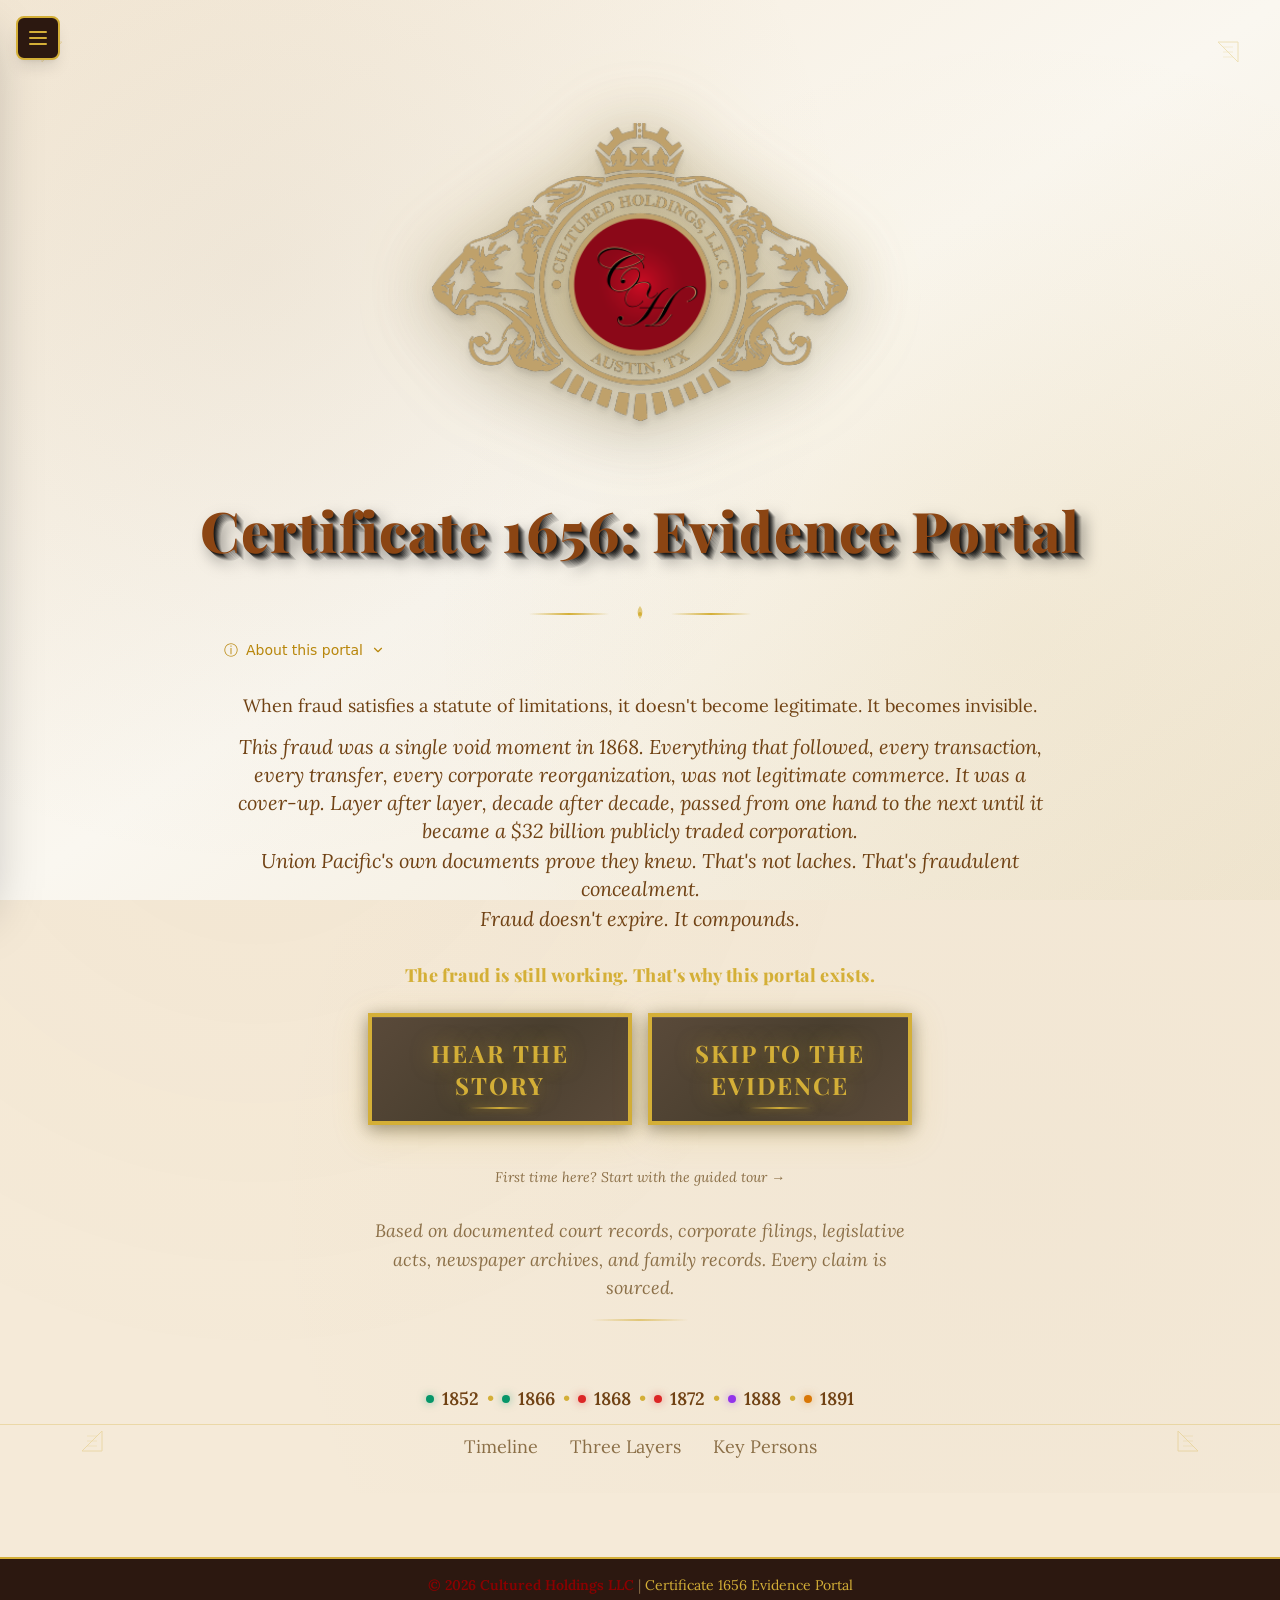
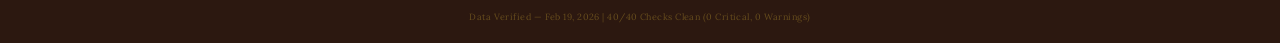
==== index.html @ 5c7ec7aa "Add files via upload" ====
<!DOCTYPE html>
<html lang="en">
<head>
<meta charset="utf-8">
<meta name="viewport" content="width=device-width, initial-scale=1.0, viewport-fit=cover">
<meta name="theme-color" content="#C9A962">
<meta name="apple-mobile-web-app-capable" content="yes">
<meta name="apple-mobile-web-app-status-bar-style" content="black-translucent">
<meta name="apple-mobile-web-app-title" content="Lexi Vault">
<title>LexiVault</title>
<link rel="manifest" href="/manifest.json">
<link rel="apple-touch-icon" href="/media/5ee737a0a_icon-180x180.png">
<link rel="icon" href="/media/5ee737a0a_icon-180x180.png">
<link rel="stylesheet" href="/assets/index-FBQChlht.css">
<script src="/data.js"></script>
<script>(function(){var s=document.createElement('script');s.type='module';s.src=window.__LVBASE+'assets/index-DK57EgVU.js';window.__LVMOD=s;})();</script>
<script src="/shim.js"></script>
<script>document.head.appendChild(window.__LVMOD);</script>
</head>
<body><div id="root"></div></body>
</html>
---- assets/index-FBQChlht.css ----
*,:before,:after{--tw-border-spacing-x: 0;--tw-border-spacing-y: 0;--tw-translate-x: 0;--tw-translate-y: 0;--tw-rotate: 0;--tw-skew-x: 0;--tw-skew-y: 0;--tw-scale-x: 1;--tw-scale-y: 1;--tw-pan-x: ;--tw-pan-y: ;--tw-pinch-zoom: ;--tw-scroll-snap-strictness: proximity;--tw-gradient-from-position: ;--tw-gradient-via-position: ;--tw-gradient-to-position: ;--tw-ordinal: ;--tw-slashed-zero: ;--tw-numeric-figure: ;--tw-numeric-spacing: ;--tw-numeric-fraction: ;--tw-ring-inset: ;--tw-ring-offset-width: 0px;--tw-ring-offset-color: #fff;--tw-ring-color: rgb(59 130 246 / .5);--tw-ring-offset-shadow: 0 0 #0000;--tw-ring-shadow: 0 0 #0000;--tw-shadow: 0 0 #0000;--tw-shadow-colored: 0 0 #0000;--tw-blur: ;--tw-brightness: ;--tw-contrast: ;--tw-grayscale: ;--tw-hue-rotate: ;--tw-invert: ;--tw-saturate: ;--tw-sepia: ;--tw-drop-shadow: ;--tw-backdrop-blur: ;--tw-backdrop-brightness: ;--tw-backdrop-contrast: ;--tw-backdrop-grayscale: ;--tw-backdrop-hue-rotate: ;--tw-backdrop-invert: ;--tw-backdrop-opacity: ;--tw-backdrop-saturate: ;--tw-backdrop-sepia: ;--tw-contain-size: ;--tw-contain-layout: ;--tw-contain-paint: ;--tw-contain-style: }::backdrop{--tw-border-spacing-x: 0;--tw-border-spacing-y: 0;--tw-translate-x: 0;--tw-translate-y: 0;--tw-rotate: 0;--tw-skew-x: 0;--tw-skew-y: 0;--tw-scale-x: 1;--tw-scale-y: 1;--tw-pan-x: ;--tw-pan-y: ;--tw-pinch-zoom: ;--tw-scroll-snap-strictness: proximity;--tw-gradient-from-position: ;--tw-gradient-via-position: ;--tw-gradient-to-position: ;--tw-ordinal: ;--tw-slashed-zero: ;--tw-numeric-figure: ;--tw-numeric-spacing: ;--tw-numeric-fraction: ;--tw-ring-inset: ;--tw-ring-offset-width: 0px;--tw-ring-offset-color: #fff;--tw-ring-color: rgb(59 130 246 / .5);--tw-ring-offset-shadow: 0 0 #0000;--tw-ring-shadow: 0 0 #0000;--tw-shadow: 0 0 #0000;--tw-shadow-colored: 0 0 #0000;--tw-blur: ;--tw-brightness: ;--tw-contrast: ;--tw-grayscale: ;--tw-hue-rotate: ;--tw-invert: ;--tw-saturate: ;--tw-sepia: ;--tw-drop-shadow: ;--tw-backdrop-blur: ;--tw-backdrop-brightness: ;--tw-backdrop-contrast: ;--tw-backdrop-grayscale: ;--tw-backdrop-hue-rotate: ;--tw-backdrop-invert: ;--tw-backdrop-opacity: ;--tw-backdrop-saturate: ;--tw-backdrop-sepia: ;--tw-contain-size: ;--tw-contain-layout: ;--tw-contain-paint: ;--tw-contain-style: }*,:before,:after{box-sizing:border-box;border-width:0;border-style:solid;border-color:#e5e7eb}:before,:after{--tw-content: ""}html,:host{line-height:1.5;-webkit-text-size-adjust:100%;-moz-tab-size:4;-o-tab-size:4;tab-size:4;font-family:ui-sans-serif,system-ui,sans-serif,"Apple Color Emoji","Segoe UI Emoji",Segoe UI Symbol,"Noto Color Emoji";font-feature-settings:normal;font-variation-settings:normal;-webkit-tap-highlight-color:transparent}body{margin:0;line-height:inherit}hr{height:0;color:inherit;border-top-width:1px}abbr:where([title]){-webkit-text-decoration:underline dotted;text-decoration:underline dotted}h1,h2,h3,h4,h5,h6{font-size:inherit;font-weight:inherit}a{color:inherit;text-decoration:inherit}b,strong{font-weight:bolder}code,kbd,samp,pre{font-family:ui-monospace,SFMono-Regular,Menlo,Monaco,Consolas,Liberation Mono,Courier New,monospace;font-feature-settings:normal;font-variation-settings:normal;font-size:1em}small{font-size:80%}sub,sup{font-size:75%;line-height:0;position:relative;vertical-align:baseline}sub{bottom:-.25em}sup{top:-.5em}table{text-indent:0;border-color:inherit;border-collapse:collapse}button,input,optgroup,select,textarea{font-family:inherit;font-feature-settings:inherit;font-variation-settings:inherit;font-size:100%;font-weight:inherit;line-height:inherit;letter-spacing:inherit;color:inherit;margin:0;padding:0}button,select{text-transform:none}button,input:where([type=button]),input:where([type=reset]),input:where([type=submit]){-webkit-appearance:button;background-color:transparent;background-image:none}:-moz-focusring{outline:auto}:-moz-ui-invalid{box-shadow:none}progress{vertical-align:baseline}::-webkit-inner-spin-button,::-webkit-outer-spin-button{height:auto}[type=search]{-webkit-appearance:textfield;outline-offset:-2px}::-webkit-search-decoration{-webkit-appearance:none}::-webkit-file-upload-button{-webkit-appearance:button;font:inherit}summary{display:list-item}blockquote,dl,dd,h1,h2,h3,h4,h5,h6,hr,figure,p,pre{margin:0}fieldset{margin:0;padding:0}legend{padding:0}ol,ul,menu{list-style:none;margin:0;padding:0}dialog{padding:0}textarea{resize:vertical}input::-moz-placeholder,textarea::-moz-placeholder{opacity:1;color:#9ca3af}input::placeholder,textarea::placeholder{opacity:1;color:#9ca3af}button,[role=button]{cursor:pointer}:disabled{cursor:default}img,svg,video,canvas,audio,iframe,embed,object{display:block;vertical-align:middle}img,video{max-width:100%;height:auto}[hidden]:where(:not([hidden=until-found])){display:none}:root{--background: 0 0% 100%;--foreground: 0 0% 3.9%;--card: 0 0% 100%;--card-foreground: 0 0% 3.9%;--popover: 0 0% 100%;--popover-foreground: 0 0% 3.9%;--primary: 0 0% 9%;--primary-foreground: 0 0% 98%;--secondary: 0 0% 96.1%;--secondary-foreground: 0 0% 9%;--muted: 0 0% 96.1%;--muted-foreground: 0 0% 45.1%;--accent: 0 0% 96.1%;--accent-foreground: 0 0% 9%;--destructive: 0 84.2% 60.2%;--destructive-foreground: 0 0% 98%;--border: 0 0% 89.8%;--input: 0 0% 89.8%;--ring: 0 0% 3.9%;--chart-1: 12 76% 61%;--chart-2: 173 58% 39%;--chart-3: 197 37% 24%;--chart-4: 43 74% 66%;--chart-5: 27 87% 67%;--radius: .5rem;--sidebar-background: 0 0% 98%;--sidebar-foreground: 240 5.3% 26.1%;--sidebar-primary: 240 5.9% 10%;--sidebar-primary-foreground: 0 0% 98%;--sidebar-accent: 240 4.8% 95.9%;--sidebar-accent-foreground: 240 5.9% 10%;--sidebar-border: 220 13% 91%;--sidebar-ring: 217.2 91.2% 59.8%}.dark{--background: 0 0% 3.9%;--foreground: 0 0% 98%;--card: 0 0% 3.9%;--card-foreground: 0 0% 98%;--popover: 0 0% 3.9%;--popover-foreground: 0 0% 98%;--primary: 0 0% 98%;--primary-foreground: 0 0% 9%;--secondary: 0 0% 14.9%;--secondary-foreground: 0 0% 98%;--muted: 0 0% 14.9%;--muted-foreground: 0 0% 63.9%;--accent: 0 0% 14.9%;--accent-foreground: 0 0% 98%;--destructive: 0 62.8% 30.6%;--destructive-foreground: 0 0% 98%;--border: 0 0% 14.9%;--input: 0 0% 14.9%;--ring: 0 0% 83.1%;--chart-1: 220 70% 50%;--chart-2: 160 60% 45%;--chart-3: 30 80% 55%;--chart-4: 280 65% 60%;--chart-5: 340 75% 55%;--sidebar-background: 240 5.9% 10%;--sidebar-foreground: 240 4.8% 95.9%;--sidebar-primary: 224.3 76.3% 48%;--sidebar-primary-foreground: 0 0% 100%;--sidebar-accent: 240 3.7% 15.9%;--sidebar-accent-foreground: 240 4.8% 95.9%;--sidebar-border: 240 3.7% 15.9%;--sidebar-ring: 217.2 91.2% 59.8%}*{border-color:hsl(var(--border));outline-color:hsl(var(--ring) / .5)}body{background-color:hsl(var(--background));color:hsl(var(--foreground))}.container{width:100%}@media(min-width:640px){.container{max-width:640px}}@media(min-width:768px){.container{max-width:768px}}@media(min-width:1024px){.container{max-width:1024px}}@media(min-width:1280px){.container{max-width:1280px}}@media(min-width:1536px){.container{max-width:1536px}}.sr-only{position:absolute;width:1px;height:1px;padding:0;margin:-1px;overflow:hidden;clip:rect(0,0,0,0);white-space:nowrap;border-width:0}.pointer-events-none{pointer-events:none}.pointer-events-auto{pointer-events:auto}.visible{visibility:visible}.invisible{visibility:hidden}.collapse{visibility:collapse}.fixed{position:fixed}.absolute{position:absolute}.relative{position:relative}.sticky{position:sticky}.-inset-6{top:-1.5rem;right:-1.5rem;bottom:-1.5rem;left:-1.5rem}.inset-0{top:0;right:0;bottom:0;left:0}.inset-4{top:1rem;right:1rem;bottom:1rem;left:1rem}.inset-x-0{left:0;right:0}.inset-y-0{top:0;bottom:0}.-bottom-12{bottom:-3rem}.-bottom-2{bottom:-.5rem}.-bottom-3{bottom:-.75rem}.-bottom-4{bottom:-1rem}.-bottom-6{bottom:-1.5rem}.-left-12{left:-3rem}.-left-2{left:-.5rem}.-left-3{left:-.75rem}.-left-6{left:-1.5rem}.-right-12{right:-3rem}.-right-2{right:-.5rem}.-right-3{right:-.75rem}.-right-6{right:-1.5rem}.-top-12{top:-3rem}.-top-2{top:-.5rem}.-top-3{top:-.75rem}.-top-6{top:-1.5rem}.bottom-0{bottom:0}.bottom-2{bottom:.5rem}.bottom-3{bottom:.75rem}.bottom-4{bottom:1rem}.bottom-8{bottom:2rem}.left-0{left:0}.left-1{left:.25rem}.left-1\/2{left:50%}.left-2{left:.5rem}.left-3{left:.75rem}.left-4{left:1rem}.left-6{left:1.5rem}.left-8{left:2rem}.left-\[50\%\]{left:50%}.right-0{right:0}.right-1{right:.25rem}.right-2{right:.5rem}.right-3{right:.75rem}.right-4{right:1rem}.right-6{right:1.5rem}.right-8{right:2rem}.top-0{top:0}.top-1{top:.25rem}.top-1\.5{top:.375rem}.top-1\/2{top:50%}.top-2{top:.5rem}.top-3{top:.75rem}.top-3\.5{top:.875rem}.top-4{top:1rem}.top-8{top:2rem}.top-\[1px\]{top:1px}.top-\[50\%\]{top:50%}.top-\[60\%\]{top:60%}.top-full{top:100%}.z-10{z-index:10}.z-20{z-index:20}.z-40{z-index:40}.z-50{z-index:50}.z-\[100\]{z-index:100}.z-\[1\]{z-index:1}.z-\[70\]{z-index:70}.z-\[80\]{z-index:80}.z-\[90\]{z-index:90}.col-span-full{grid-column:1 / -1}.-m-2{margin:-.5rem}.-m-6{margin:-1.5rem}.m-0{margin:0}.-mx-1{margin-left:-.25rem;margin-right:-.25rem}.-mx-4{margin-left:-1rem;margin-right:-1rem}.mx-1{margin-left:.25rem;margin-right:.25rem}.mx-2{margin-left:.5rem;margin-right:.5rem}.mx-3\.5{margin-left:.875rem;margin-right:.875rem}.mx-4{margin-left:1rem;margin-right:1rem}.mx-auto{margin-left:auto;margin-right:auto}.my-0\.5{margin-top:.125rem;margin-bottom:.125rem}.my-1{margin-top:.25rem;margin-bottom:.25rem}.my-8{margin-top:2rem;margin-bottom:2rem}.-mb-0\.5{margin-bottom:-.125rem}.-mb-32{margin-bottom:-8rem}.-ml-16{margin-left:-4rem}.-ml-32{margin-left:-8rem}.-ml-4{margin-left:-1rem}.-mr-32{margin-right:-8rem}.-mr-48{margin-right:-12rem}.-mt-32{margin-top:-8rem}.-mt-4{margin-top:-1rem}.-mt-48{margin-top:-12rem}.mb-0\.5{margin-bottom:.125rem}.mb-1{margin-bottom:.25rem}.mb-10{margin-bottom:2.5rem}.mb-12{margin-bottom:3rem}.mb-16{margin-bottom:4rem}.mb-2{margin-bottom:.5rem}.mb-3{margin-bottom:.75rem}.mb-4{margin-bottom:1rem}.mb-5{margin-bottom:1.25rem}.mb-6{margin-bottom:1.5rem}.mb-8{margin-bottom:2rem}.ml-1{margin-left:.25rem}.ml-10{margin-left:2.5rem}.ml-11{margin-left:2.75rem}.ml-2{margin-left:.5rem}.ml-24{margin-left:6rem}.ml-3{margin-left:.75rem}.ml-4{margin-left:1rem}.ml-auto{margin-left:auto}.mr-1{margin-right:.25rem}.mr-2{margin-right:.5rem}.mr-3{margin-right:.75rem}.mt-0\.5{margin-top:.125rem}.mt-1{margin-top:.25rem}.mt-1\.5{margin-top:.375rem}.mt-10{margin-top:2.5rem}.mt-12{margin-top:3rem}.mt-16{margin-top:4rem}.mt-2{margin-top:.5rem}.mt-24{margin-top:6rem}.mt-3{margin-top:.75rem}.mt-4{margin-top:1rem}.mt-5{margin-top:1.25rem}.mt-6{margin-top:1.5rem}.mt-8{margin-top:2rem}.mt-auto{margin-top:auto}.line-clamp-2{overflow:hidden;display:-webkit-box;-webkit-box-orient:vertical;-webkit-line-clamp:2}.block{display:block}.inline-block{display:inline-block}.inline{display:inline}.flex{display:flex}.inline-flex{display:inline-flex}.table{display:table}.grid{display:grid}.contents{display:contents}.hidden{display:none}.aspect-\[4\/3\]{aspect-ratio:4/3}.aspect-\[8\.5\/11\]{aspect-ratio:8.5/11}.aspect-square{aspect-ratio:1 / 1}.aspect-video{aspect-ratio:16 / 9}.size-4{width:1rem;height:1rem}.h-0\.5{height:.125rem}.h-1{height:.25rem}.h-1\.5{height:.375rem}.h-10{height:2.5rem}.h-12{height:3rem}.h-14{height:3.5rem}.h-16{height:4rem}.h-2{height:.5rem}.h-2\.5{height:.625rem}.h-20{height:5rem}.h-24{height:6rem}.h-28{height:7rem}.h-3{height:.75rem}.h-3\.5{height:.875rem}.h-32{height:8rem}.h-4{height:1rem}.h-40{height:10rem}.h-48{height:12rem}.h-5{height:1.25rem}.h-6{height:1.5rem}.h-64{height:16rem}.h-7{height:1.75rem}.h-8{height:2rem}.h-9{height:2.25rem}.h-96{height:24rem}.h-\[1px\]{height:1px}.h-\[26rem\]{height:26rem}.h-\[85vh\]{height:85vh}.h-\[90vh\]{height:90vh}.h-\[95vh\]{height:95vh}.h-\[var\(--radix-navigation-menu-viewport-height\)\]{height:var(--radix-navigation-menu-viewport-height)}.h-\[var\(--radix-select-trigger-height\)\]{height:var(--radix-select-trigger-height)}.h-auto{height:auto}.h-full{height:100%}.h-px{height:1px}.h-svh{height:100svh}.max-h-32{max-height:8rem}.max-h-40{max-height:10rem}.max-h-48{max-height:12rem}.max-h-60{max-height:15rem}.max-h-64{max-height:16rem}.max-h-80{max-height:20rem}.max-h-96{max-height:24rem}.max-h-\[300px\]{max-height:300px}.max-h-\[500px\]{max-height:500px}.max-h-\[80vh\]{max-height:80vh}.max-h-\[90vh\]{max-height:90vh}.max-h-\[calc\(100vh-300px\)\]{max-height:calc(100vh - 300px)}.max-h-full{max-height:100%}.max-h-screen{max-height:100vh}.min-h-0{min-height:0px}.min-h-\[60px\]{min-height:60px}.min-h-screen{min-height:100vh}.min-h-svh{min-height:100svh}.w-0{width:0px}.w-0\.5{width:.125rem}.w-1{width:.25rem}.w-10{width:2.5rem}.w-11{width:2.75rem}.w-12{width:3rem}.w-14{width:3.5rem}.w-16{width:4rem}.w-2{width:.5rem}.w-2\.5{width:.625rem}.w-20{width:5rem}.w-24{width:6rem}.w-3{width:.75rem}.w-3\.5{width:.875rem}.w-3\/4{width:75%}.w-32{width:8rem}.w-4{width:1rem}.w-40{width:10rem}.w-5{width:1.25rem}.w-6{width:1.5rem}.w-64{width:16rem}.w-7{width:1.75rem}.w-72{width:18rem}.w-8{width:2rem}.w-80{width:20rem}.w-9{width:2.25rem}.w-96{width:24rem}.w-\[--sidebar-width\]{width:var(--sidebar-width)}.w-\[100px\]{width:100px}.w-\[1px\]{width:1px}.w-\[26rem\]{width:26rem}.w-\[600px\]{width:600px}.w-\[900px\]{width:900px}.w-auto{width:auto}.w-fit{width:-moz-fit-content;width:fit-content}.w-full{width:100%}.w-max{width:-moz-max-content;width:max-content}.w-px{width:1px}.min-w-0{min-width:0px}.min-w-10{min-width:2.5rem}.min-w-5{min-width:1.25rem}.min-w-8{min-width:2rem}.min-w-9{min-width:2.25rem}.min-w-\[12rem\]{min-width:12rem}.min-w-\[48px\]{min-width:48px}.min-w-\[60px\]{min-width:60px}.min-w-\[8rem\]{min-width:8rem}.min-w-\[var\(--radix-select-trigger-width\)\]{min-width:var(--radix-select-trigger-width)}.max-w-20{max-width:5rem}.max-w-2xl{max-width:42rem}.max-w-3xl{max-width:48rem}.max-w-4xl{max-width:56rem}.max-w-5xl{max-width:64rem}.max-w-6xl{max-width:72rem}.max-w-7xl{max-width:80rem}.max-w-\[--skeleton-width\]{max-width:var(--skeleton-width)}.max-w-\[60px\]{max-width:60px}.max-w-\[95vw\]{max-width:95vw}.max-w-full{max-width:100%}.max-w-lg{max-width:32rem}.max-w-max{max-width:-moz-max-content;max-width:max-content}.max-w-md{max-width:28rem}.max-w-none{max-width:none}.max-w-xl{max-width:36rem}.max-w-xs{max-width:20rem}.flex-1{flex:1 1 0%}.flex-shrink{flex-shrink:1}.flex-shrink-0,.shrink-0{flex-shrink:0}.grow{flex-grow:1}.grow-0{flex-grow:0}.basis-full{flex-basis:100%}.caption-bottom{caption-side:bottom}.border-collapse{border-collapse:collapse}.-translate-x-1\/2{--tw-translate-x: -50%;transform:translate(var(--tw-translate-x),var(--tw-translate-y)) rotate(var(--tw-rotate)) skew(var(--tw-skew-x)) skewY(var(--tw-skew-y)) scaleX(var(--tw-scale-x)) scaleY(var(--tw-scale-y))}.-translate-x-full{--tw-translate-x: -100%;transform:translate(var(--tw-translate-x),var(--tw-translate-y)) rotate(var(--tw-rotate)) skew(var(--tw-skew-x)) skewY(var(--tw-skew-y)) scaleX(var(--tw-scale-x)) scaleY(var(--tw-scale-y))}.-translate-x-px{--tw-translate-x: -1px;transform:translate(var(--tw-translate-x),var(--tw-translate-y)) rotate(var(--tw-rotate)) skew(var(--tw-skew-x)) skewY(var(--tw-skew-y)) scaleX(var(--tw-scale-x)) scaleY(var(--tw-scale-y))}.-translate-y-1\/2{--tw-translate-y: -50%;transform:translate(var(--tw-translate-x),var(--tw-translate-y)) rotate(var(--tw-rotate)) skew(var(--tw-skew-x)) skewY(var(--tw-skew-y)) scaleX(var(--tw-scale-x)) scaleY(var(--tw-scale-y))}.translate-x-0{--tw-translate-x: 0px;transform:translate(var(--tw-translate-x),var(--tw-translate-y)) rotate(var(--tw-rotate)) skew(var(--tw-skew-x)) skewY(var(--tw-skew-y)) scaleX(var(--tw-scale-x)) scaleY(var(--tw-scale-y))}.translate-x-0\.5{--tw-translate-x: .125rem;transform:translate(var(--tw-translate-x),var(--tw-translate-y)) rotate(var(--tw-rotate)) skew(var(--tw-skew-x)) skewY(var(--tw-skew-y)) scaleX(var(--tw-scale-x)) scaleY(var(--tw-scale-y))}.translate-x-1{--tw-translate-x: .25rem;transform:translate(var(--tw-translate-x),var(--tw-translate-y)) rotate(var(--tw-rotate)) skew(var(--tw-skew-x)) skewY(var(--tw-skew-y)) scaleX(var(--tw-scale-x)) scaleY(var(--tw-scale-y))}.translate-x-5{--tw-translate-x: 1.25rem;transform:translate(var(--tw-translate-x),var(--tw-translate-y)) rotate(var(--tw-rotate)) skew(var(--tw-skew-x)) skewY(var(--tw-skew-y)) scaleX(var(--tw-scale-x)) scaleY(var(--tw-scale-y))}.translate-x-\[-50\%\]{--tw-translate-x: -50%;transform:translate(var(--tw-translate-x),var(--tw-translate-y)) rotate(var(--tw-rotate)) skew(var(--tw-skew-x)) skewY(var(--tw-skew-y)) scaleX(var(--tw-scale-x)) scaleY(var(--tw-scale-y))}.translate-x-px{--tw-translate-x: 1px;transform:translate(var(--tw-translate-x),var(--tw-translate-y)) rotate(var(--tw-rotate)) skew(var(--tw-skew-x)) skewY(var(--tw-skew-y)) scaleX(var(--tw-scale-x)) scaleY(var(--tw-scale-y))}.translate-y-1{--tw-translate-y: .25rem;transform:translate(var(--tw-translate-x),var(--tw-translate-y)) rotate(var(--tw-rotate)) skew(var(--tw-skew-x)) skewY(var(--tw-skew-y)) scaleX(var(--tw-scale-x)) scaleY(var(--tw-scale-y))}.translate-y-\[-50\%\]{--tw-translate-y: -50%;transform:translate(var(--tw-translate-x),var(--tw-translate-y)) rotate(var(--tw-rotate)) skew(var(--tw-skew-x)) skewY(var(--tw-skew-y)) scaleX(var(--tw-scale-x)) scaleY(var(--tw-scale-y))}.-rotate-90{--tw-rotate: -90deg;transform:translate(var(--tw-translate-x),var(--tw-translate-y)) rotate(var(--tw-rotate)) skew(var(--tw-skew-x)) skewY(var(--tw-skew-y)) scaleX(var(--tw-scale-x)) scaleY(var(--tw-scale-y))}.rotate-0{--tw-rotate: 0deg;transform:translate(var(--tw-translate-x),var(--tw-translate-y)) rotate(var(--tw-rotate)) skew(var(--tw-skew-x)) skewY(var(--tw-skew-y)) scaleX(var(--tw-scale-x)) scaleY(var(--tw-scale-y))}.rotate-180{--tw-rotate: 180deg;transform:translate(var(--tw-translate-x),var(--tw-translate-y)) rotate(var(--tw-rotate)) skew(var(--tw-skew-x)) skewY(var(--tw-skew-y)) scaleX(var(--tw-scale-x)) scaleY(var(--tw-scale-y))}.rotate-45{--tw-rotate: 45deg;transform:translate(var(--tw-translate-x),var(--tw-translate-y)) rotate(var(--tw-rotate)) skew(var(--tw-skew-x)) skewY(var(--tw-skew-y)) scaleX(var(--tw-scale-x)) scaleY(var(--tw-scale-y))}.rotate-90{--tw-rotate: 90deg;transform:translate(var(--tw-translate-x),var(--tw-translate-y)) rotate(var(--tw-rotate)) skew(var(--tw-skew-x)) skewY(var(--tw-skew-y)) scaleX(var(--tw-scale-x)) scaleY(var(--tw-scale-y))}.transform{transform:translate(var(--tw-translate-x),var(--tw-translate-y)) rotate(var(--tw-rotate)) skew(var(--tw-skew-x)) skewY(var(--tw-skew-y)) scaleX(var(--tw-scale-x)) scaleY(var(--tw-scale-y))}@keyframes pulse{50%{opacity:.5}}.animate-pulse{animation:pulse 2s cubic-bezier(.4,0,.6,1) infinite}@keyframes spin{to{transform:rotate(360deg)}}.animate-spin{animation:spin 1s linear infinite}.cursor-default{cursor:default}.cursor-move{cursor:move}.cursor-not-allowed{cursor:not-allowed}.cursor-pointer{cursor:pointer}.touch-none{touch-action:none}.select-none{-webkit-user-select:none;-moz-user-select:none;user-select:none}.resize-none{resize:none}.resize{resize:both}.list-inside{list-style-position:inside}.list-disc{list-style-type:disc}.list-none{list-style-type:none}.grid-cols-1{grid-template-columns:repeat(1,minmax(0,1fr))}.grid-cols-2{grid-template-columns:repeat(2,minmax(0,1fr))}.grid-cols-3{grid-template-columns:repeat(3,minmax(0,1fr))}.grid-cols-4{grid-template-columns:repeat(4,minmax(0,1fr))}.grid-cols-5{grid-template-columns:repeat(5,minmax(0,1fr))}.flex-row{flex-direction:row}.flex-col{flex-direction:column}.flex-col-reverse{flex-direction:column-reverse}.flex-wrap{flex-wrap:wrap}.items-start{align-items:flex-start}.items-end{align-items:flex-end}.items-center{align-items:center}.items-stretch{align-items:stretch}.justify-start{justify-content:flex-start}.justify-end{justify-content:flex-end}.justify-center{justify-content:center}.justify-between{justify-content:space-between}.gap-0{gap:0px}.gap-1{gap:.25rem}.gap-1\.5{gap:.375rem}.gap-12{gap:3rem}.gap-2{gap:.5rem}.gap-3{gap:.75rem}.gap-4{gap:1rem}.gap-6{gap:1.5rem}.gap-8{gap:2rem}.gap-x-6{-moz-column-gap:1.5rem;column-gap:1.5rem}.gap-y-2{row-gap:.5rem}.space-x-1>:not([hidden])~:not([hidden]){--tw-space-x-reverse: 0;margin-right:calc(.25rem * var(--tw-space-x-reverse));margin-left:calc(.25rem * calc(1 - var(--tw-space-x-reverse)))}.space-x-3>:not([hidden])~:not([hidden]){--tw-space-x-reverse: 0;margin-right:calc(.75rem * var(--tw-space-x-reverse));margin-left:calc(.75rem * calc(1 - var(--tw-space-x-reverse)))}.space-x-4>:not([hidden])~:not([hidden]){--tw-space-x-reverse: 0;margin-right:calc(1rem * var(--tw-space-x-reverse));margin-left:calc(1rem * calc(1 - var(--tw-space-x-reverse)))}.space-y-0\.5>:not([hidden])~:not([hidden]){--tw-space-y-reverse: 0;margin-top:calc(.125rem * calc(1 - var(--tw-space-y-reverse)));margin-bottom:calc(.125rem * var(--tw-space-y-reverse))}.space-y-1>:not([hidden])~:not([hidden]){--tw-space-y-reverse: 0;margin-top:calc(.25rem * calc(1 - var(--tw-space-y-reverse)));margin-bottom:calc(.25rem * var(--tw-space-y-reverse))}.space-y-1\.5>:not([hidden])~:not([hidden]){--tw-space-y-reverse: 0;margin-top:calc(.375rem * calc(1 - var(--tw-space-y-reverse)));margin-bottom:calc(.375rem * var(--tw-space-y-reverse))}.space-y-14>:not([hidden])~:not([hidden]){--tw-space-y-reverse: 0;margin-top:calc(3.5rem * calc(1 - var(--tw-space-y-reverse)));margin-bottom:calc(3.5rem * var(--tw-space-y-reverse))}.space-y-2>:not([hidden])~:not([hidden]){--tw-space-y-reverse: 0;margin-top:calc(.5rem * calc(1 - var(--tw-space-y-reverse)));margin-bottom:calc(.5rem * var(--tw-space-y-reverse))}.space-y-3>:not([hidden])~:not([hidden]){--tw-space-y-reverse: 0;margin-top:calc(.75rem * calc(1 - var(--tw-space-y-reverse)));margin-bottom:calc(.75rem * var(--tw-space-y-reverse))}.space-y-4>:not([hidden])~:not([hidden]){--tw-space-y-reverse: 0;margin-top:calc(1rem * calc(1 - var(--tw-space-y-reverse)));margin-bottom:calc(1rem * var(--tw-space-y-reverse))}.space-y-5>:not([hidden])~:not([hidden]){--tw-space-y-reverse: 0;margin-top:calc(1.25rem * calc(1 - var(--tw-space-y-reverse)));margin-bottom:calc(1.25rem * var(--tw-space-y-reverse))}.space-y-6>:not([hidden])~:not([hidden]){--tw-space-y-reverse: 0;margin-top:calc(1.5rem * calc(1 - var(--tw-space-y-reverse)));margin-bottom:calc(1.5rem * var(--tw-space-y-reverse))}.space-y-8>:not([hidden])~:not([hidden]){--tw-space-y-reverse: 0;margin-top:calc(2rem * calc(1 - var(--tw-space-y-reverse)));margin-bottom:calc(2rem * var(--tw-space-y-reverse))}.divide-y>:not([hidden])~:not([hidden]){--tw-divide-y-reverse: 0;border-top-width:calc(1px * calc(1 - var(--tw-divide-y-reverse)));border-bottom-width:calc(1px * var(--tw-divide-y-reverse))}.divide-\[\#8b6f47\]\/20>:not([hidden])~:not([hidden]){border-color:#8b6f4733}.overflow-auto{overflow:auto}.overflow-hidden{overflow:hidden}.overflow-visible{overflow:visible}.overflow-x-auto{overflow-x:auto}.overflow-y-auto{overflow-y:auto}.overflow-x-hidden{overflow-x:hidden}.overflow-y-hidden{overflow-y:hidden}.truncate{overflow:hidden;text-overflow:ellipsis;white-space:nowrap}.whitespace-nowrap{white-space:nowrap}.whitespace-pre-line{white-space:pre-line}.whitespace-pre-wrap{white-space:pre-wrap}.break-words{overflow-wrap:break-word}.rounded{border-radius:.25rem}.rounded-2xl{border-radius:1rem}.rounded-\[2px\]{border-radius:2px}.rounded-\[inherit\]{border-radius:inherit}.rounded-full{border-radius:9999px}.rounded-lg{border-radius:var(--radius)}.rounded-md{border-radius:calc(var(--radius) - 2px)}.rounded-sm{border-radius:calc(var(--radius) - 4px)}.rounded-xl{border-radius:.75rem}.rounded-b-lg{border-bottom-right-radius:var(--radius);border-bottom-left-radius:var(--radius)}.rounded-l{border-top-left-radius:.25rem;border-bottom-left-radius:.25rem}.rounded-r{border-top-right-radius:.25rem;border-bottom-right-radius:.25rem}.rounded-r-lg{border-top-right-radius:var(--radius);border-bottom-right-radius:var(--radius)}.rounded-t-\[10px\]{border-top-left-radius:10px;border-top-right-radius:10px}.rounded-t-lg{border-top-left-radius:var(--radius);border-top-right-radius:var(--radius)}.rounded-tl-sm{border-top-left-radius:calc(var(--radius) - 4px)}.border{border-width:1px}.border-0{border-width:0px}.border-2{border-width:2px}.border-4{border-width:4px}.border-\[1\.5px\]{border-width:1.5px}.border-y{border-top-width:1px;border-bottom-width:1px}.border-b{border-bottom-width:1px}.border-b-2{border-bottom-width:2px}.border-b-4{border-bottom-width:4px}.border-l{border-left-width:1px}.border-l-2{border-left-width:2px}.border-l-4{border-left-width:4px}.border-r{border-right-width:1px}.border-r-2{border-right-width:2px}.border-r-4{border-right-width:4px}.border-t{border-top-width:1px}.border-t-2{border-top-width:2px}.border-t-4{border-top-width:4px}.border-dashed{border-style:dashed}.border-none{border-style:none}.border-\[\#16A34A\]{--tw-border-opacity: 1;border-color:rgb(22 163 74 / var(--tw-border-opacity, 1))}.border-\[\#1a1a1a\]{--tw-border-opacity: 1;border-color:rgb(26 26 26 / var(--tw-border-opacity, 1))}.border-\[\#2E4A62\]{--tw-border-opacity: 1;border-color:rgb(46 74 98 / var(--tw-border-opacity, 1))}.border-\[\#2a2a2a\]{--tw-border-opacity: 1;border-color:rgb(42 42 42 / var(--tw-border-opacity, 1))}.border-\[\#2a2a2d\]{--tw-border-opacity: 1;border-color:rgb(42 42 45 / var(--tw-border-opacity, 1))}.border-\[\#2c1810\]{--tw-border-opacity: 1;border-color:rgb(44 24 16 / var(--tw-border-opacity, 1))}.border-\[\#333\]{--tw-border-opacity: 1;border-color:rgb(51 51 51 / var(--tw-border-opacity, 1))}.border-\[\#3a2a1a\]{--tw-border-opacity: 1;border-color:rgb(58 42 26 / var(--tw-border-opacity, 1))}.border-\[\#3e2723\]{--tw-border-opacity: 1;border-color:rgb(62 39 35 / var(--tw-border-opacity, 1))}.border-\[\#444\]{--tw-border-opacity: 1;border-color:rgb(68 68 68 / var(--tw-border-opacity, 1))}.border-\[\#5a4a3a\]{--tw-border-opacity: 1;border-color:rgb(90 74 58 / var(--tw-border-opacity, 1))}.border-\[\#704214\]{--tw-border-opacity: 1;border-color:rgb(112 66 20 / var(--tw-border-opacity, 1))}.border-\[\#704214\]\/30{border-color:#7042144d}.border-\[\#8B0000\]{--tw-border-opacity: 1;border-color:rgb(139 0 0 / var(--tw-border-opacity, 1))}.border-\[\#8B7355\]{--tw-border-opacity: 1;border-color:rgb(139 115 85 / var(--tw-border-opacity, 1))}.border-\[\#8b6f47\]{--tw-border-opacity: 1;border-color:rgb(139 111 71 / var(--tw-border-opacity, 1))}.border-\[\#8b6f47\]\/15{border-color:#8b6f4726}.border-\[\#8b6f47\]\/20{border-color:#8b6f4733}.border-\[\#8b6f47\]\/30{border-color:#8b6f474d}.border-\[\#8b6f47\]\/40{border-color:#8b6f4766}.border-\[\#8b6f47\]\/50{border-color:#8b6f4780}.border-\[\#C9A962\]{--tw-border-opacity: 1;border-color:rgb(201 169 98 / var(--tw-border-opacity, 1))}.border-\[\#C9A962\]\/20{border-color:#c9a96233}.border-\[\#C9A962\]\/30{border-color:#c9a9624d}.border-\[\#C9A962\]\/40{border-color:#c9a96266}.border-\[\#C9A962\]\/50{border-color:#c9a96280}.border-\[\#D4A574\]{--tw-border-opacity: 1;border-color:rgb(212 165 116 / var(--tw-border-opacity, 1))}.border-\[\#D4AF37\]{--tw-border-opacity: 1;border-color:rgb(212 175 55 / var(--tw-border-opacity, 1))}.border-\[\#D4AF37\]\/15{border-color:#d4af3726}.border-\[\#D4AF37\]\/20{border-color:#d4af3733}.border-\[\#D4AF37\]\/30{border-color:#d4af374d}.border-\[\#D4AF37\]\/40{border-color:#d4af3766}.border-\[\#D4AF37\]\/50{border-color:#d4af3780}.border-\[\#D4AF37\]\/60{border-color:#d4af3799}.border-\[\#DAA520\]{--tw-border-opacity: 1;border-color:rgb(218 165 32 / var(--tw-border-opacity, 1))}.border-\[\#DC2626\]{--tw-border-opacity: 1;border-color:rgb(220 38 38 / var(--tw-border-opacity, 1))}.border-\[\#FFD700\]{--tw-border-opacity: 1;border-color:rgb(255 215 0 / var(--tw-border-opacity, 1))}.border-\[\#b8860b\]{--tw-border-opacity: 1;border-color:rgb(184 134 11 / var(--tw-border-opacity, 1))}.border-\[\#e0d5c0\]{--tw-border-opacity: 1;border-color:rgb(224 213 192 / var(--tw-border-opacity, 1))}.border-\[\#faf7f0\]{--tw-border-opacity: 1;border-color:rgb(250 247 240 / var(--tw-border-opacity, 1))}.border-\[--color-border\]{border-color:var(--color-border)}.border-amber-200{--tw-border-opacity: 1;border-color:rgb(253 230 138 / var(--tw-border-opacity, 1))}.border-amber-300{--tw-border-opacity: 1;border-color:rgb(252 211 77 / var(--tw-border-opacity, 1))}.border-amber-400{--tw-border-opacity: 1;border-color:rgb(251 191 36 / var(--tw-border-opacity, 1))}.border-amber-600{--tw-border-opacity: 1;border-color:rgb(217 119 6 / var(--tw-border-opacity, 1))}.border-amber-700{--tw-border-opacity: 1;border-color:rgb(180 83 9 / var(--tw-border-opacity, 1))}.border-amber-700\/30{border-color:#b453094d}.border-amber-700\/50{border-color:#b4530980}.border-amber-800\/30{border-color:#92400e4d}.border-amber-800\/50{border-color:#92400e80}.border-amber-900{--tw-border-opacity: 1;border-color:rgb(120 53 15 / var(--tw-border-opacity, 1))}.border-blue-200{--tw-border-opacity: 1;border-color:rgb(191 219 254 / var(--tw-border-opacity, 1))}.border-blue-300{--tw-border-opacity: 1;border-color:rgb(147 197 253 / var(--tw-border-opacity, 1))}.border-blue-400{--tw-border-opacity: 1;border-color:rgb(96 165 250 / var(--tw-border-opacity, 1))}.border-blue-500{--tw-border-opacity: 1;border-color:rgb(59 130 246 / var(--tw-border-opacity, 1))}.border-blue-500\/30{border-color:#3b82f64d}.border-blue-600{--tw-border-opacity: 1;border-color:rgb(37 99 235 / var(--tw-border-opacity, 1))}.border-blue-700{--tw-border-opacity: 1;border-color:rgb(29 78 216 / var(--tw-border-opacity, 1))}.border-blue-900{--tw-border-opacity: 1;border-color:rgb(30 58 138 / var(--tw-border-opacity, 1))}.border-border\/50{border-color:hsl(var(--border) / .5)}.border-destructive{border-color:hsl(var(--destructive))}.border-destructive\/50{border-color:hsl(var(--destructive) / .5)}.border-emerald-200{--tw-border-opacity: 1;border-color:rgb(167 243 208 / var(--tw-border-opacity, 1))}.border-emerald-300{--tw-border-opacity: 1;border-color:rgb(110 231 183 / var(--tw-border-opacity, 1))}.border-emerald-600{--tw-border-opacity: 1;border-color:rgb(5 150 105 / var(--tw-border-opacity, 1))}.border-emerald-800\/30{border-color:#065f464d}.border-emerald-800\/50{border-color:#065f4680}.border-gray-200{--tw-border-opacity: 1;border-color:rgb(229 231 235 / var(--tw-border-opacity, 1))}.border-gray-300{--tw-border-opacity: 1;border-color:rgb(209 213 219 / var(--tw-border-opacity, 1))}.border-gray-700{--tw-border-opacity: 1;border-color:rgb(55 65 81 / var(--tw-border-opacity, 1))}.border-green-200{--tw-border-opacity: 1;border-color:rgb(187 247 208 / var(--tw-border-opacity, 1))}.border-green-300{--tw-border-opacity: 1;border-color:rgb(134 239 172 / var(--tw-border-opacity, 1))}.border-green-500{--tw-border-opacity: 1;border-color:rgb(34 197 94 / var(--tw-border-opacity, 1))}.border-green-500\/30{border-color:#22c55e4d}.border-green-600{--tw-border-opacity: 1;border-color:rgb(22 163 74 / var(--tw-border-opacity, 1))}.border-green-700{--tw-border-opacity: 1;border-color:rgb(21 128 61 / var(--tw-border-opacity, 1))}.border-green-700\/30{border-color:#15803d4d}.border-green-800\/30{border-color:#1665344d}.border-green-800\/50{border-color:#16653480}.border-green-900{--tw-border-opacity: 1;border-color:rgb(20 83 45 / var(--tw-border-opacity, 1))}.border-input{border-color:hsl(var(--input))}.border-orange-200{--tw-border-opacity: 1;border-color:rgb(254 215 170 / var(--tw-border-opacity, 1))}.border-orange-300{--tw-border-opacity: 1;border-color:rgb(253 186 116 / var(--tw-border-opacity, 1))}.border-orange-500{--tw-border-opacity: 1;border-color:rgb(249 115 22 / var(--tw-border-opacity, 1))}.border-orange-600{--tw-border-opacity: 1;border-color:rgb(234 88 12 / var(--tw-border-opacity, 1))}.border-orange-700{--tw-border-opacity: 1;border-color:rgb(194 65 12 / var(--tw-border-opacity, 1))}.border-orange-700\/30{border-color:#c2410c4d}.border-orange-800\/30{border-color:#9a34124d}.border-orange-800\/50{border-color:#9a341280}.border-primary{border-color:hsl(var(--primary))}.border-primary\/50{border-color:hsl(var(--primary) / .5)}.border-purple-200{--tw-border-opacity: 1;border-color:rgb(233 213 255 / var(--tw-border-opacity, 1))}.border-purple-700{--tw-border-opacity: 1;border-color:rgb(126 34 206 / var(--tw-border-opacity, 1))}.border-purple-800\/30{border-color:#6b21a84d}.border-purple-800\/50{border-color:#6b21a880}.border-red-200{--tw-border-opacity: 1;border-color:rgb(254 202 202 / var(--tw-border-opacity, 1))}.border-red-300{--tw-border-opacity: 1;border-color:rgb(252 165 165 / var(--tw-border-opacity, 1))}.border-red-500{--tw-border-opacity: 1;border-color:rgb(239 68 68 / var(--tw-border-opacity, 1))}.border-red-600{--tw-border-opacity: 1;border-color:rgb(220 38 38 / var(--tw-border-opacity, 1))}.border-red-700{--tw-border-opacity: 1;border-color:rgb(185 28 28 / var(--tw-border-opacity, 1))}.border-red-700\/30{border-color:#b91c1c4d}.border-red-800\/30{border-color:#991b1b4d}.border-red-800\/50{border-color:#991b1b80}.border-red-900{--tw-border-opacity: 1;border-color:rgb(127 29 29 / var(--tw-border-opacity, 1))}.border-sidebar-border{border-color:hsl(var(--sidebar-border))}.border-sky-800\/30{border-color:#0759854d}.border-sky-800\/50{border-color:#07598580}.border-slate-100{--tw-border-opacity: 1;border-color:rgb(241 245 249 / var(--tw-border-opacity, 1))}.border-slate-200{--tw-border-opacity: 1;border-color:rgb(226 232 240 / var(--tw-border-opacity, 1))}.border-slate-300{--tw-border-opacity: 1;border-color:rgb(203 213 225 / var(--tw-border-opacity, 1))}.border-slate-400{--tw-border-opacity: 1;border-color:rgb(148 163 184 / var(--tw-border-opacity, 1))}.border-slate-600{--tw-border-opacity: 1;border-color:rgb(71 85 105 / var(--tw-border-opacity, 1))}.border-slate-700{--tw-border-opacity: 1;border-color:rgb(51 65 85 / var(--tw-border-opacity, 1))}.border-slate-900{--tw-border-opacity: 1;border-color:rgb(15 23 42 / var(--tw-border-opacity, 1))}.border-transparent{border-color:transparent}.border-white{--tw-border-opacity: 1;border-color:rgb(255 255 255 / var(--tw-border-opacity, 1))}.border-white\/20{border-color:#fff3}.border-yellow-200{--tw-border-opacity: 1;border-color:rgb(254 240 138 / var(--tw-border-opacity, 1))}.border-yellow-300{--tw-border-opacity: 1;border-color:rgb(253 224 71 / var(--tw-border-opacity, 1))}.border-yellow-500{--tw-border-opacity: 1;border-color:rgb(234 179 8 / var(--tw-border-opacity, 1))}.border-yellow-600{--tw-border-opacity: 1;border-color:rgb(202 138 4 / var(--tw-border-opacity, 1))}.border-yellow-700{--tw-border-opacity: 1;border-color:rgb(161 98 7 / var(--tw-border-opacity, 1))}.border-l-green-600{--tw-border-opacity: 1;border-left-color:rgb(22 163 74 / var(--tw-border-opacity, 1))}.border-l-red-600{--tw-border-opacity: 1;border-left-color:rgb(220 38 38 / var(--tw-border-opacity, 1))}.border-l-transparent{border-left-color:transparent}.border-l-yellow-500{--tw-border-opacity: 1;border-left-color:rgb(234 179 8 / var(--tw-border-opacity, 1))}.border-t-slate-800{--tw-border-opacity: 1;border-top-color:rgb(30 41 59 / var(--tw-border-opacity, 1))}.border-t-transparent{border-top-color:transparent}.border-opacity-30{--tw-border-opacity: .3}.border-opacity-50{--tw-border-opacity: .5}.\!bg-\[\#1a0f0a\]{--tw-bg-opacity: 1 !important;background-color:rgb(26 15 10 / var(--tw-bg-opacity, 1))!important}.bg-\[\#0D0D0F\]{--tw-bg-opacity: 1;background-color:rgb(13 13 15 / var(--tw-bg-opacity, 1))}.bg-\[\#0D0D0F\]\/95{background-color:#0d0d0ff2}.bg-\[\#0a0a0a\]{--tw-bg-opacity: 1;background-color:rgb(10 10 10 / var(--tw-bg-opacity, 1))}.bg-\[\#0a0f1a\]{--tw-bg-opacity: 1;background-color:rgb(10 15 26 / var(--tw-bg-opacity, 1))}.bg-\[\#0a1a0a\]{--tw-bg-opacity: 1;background-color:rgb(10 26 10 / var(--tw-bg-opacity, 1))}.bg-\[\#0d0805\]{--tw-bg-opacity: 1;background-color:rgb(13 8 5 / var(--tw-bg-opacity, 1))}.bg-\[\#0d0906\]{--tw-bg-opacity: 1;background-color:rgb(13 9 6 / var(--tw-bg-opacity, 1))}.bg-\[\#0d0a04\]{--tw-bg-opacity: 1;background-color:rgb(13 10 4 / var(--tw-bg-opacity, 1))}.bg-\[\#0d0d0d\]{--tw-bg-opacity: 1;background-color:rgb(13 13 13 / var(--tw-bg-opacity, 1))}.bg-\[\#0f0a1a\]{--tw-bg-opacity: 1;background-color:rgb(15 10 26 / var(--tw-bg-opacity, 1))}.bg-\[\#111\]{--tw-bg-opacity: 1;background-color:rgb(17 17 17 / var(--tw-bg-opacity, 1))}.bg-\[\#16A34A\]{--tw-bg-opacity: 1;background-color:rgb(22 163 74 / var(--tw-bg-opacity, 1))}.bg-\[\#1a0a0a\]{--tw-bg-opacity: 1;background-color:rgb(26 10 10 / var(--tw-bg-opacity, 1))}.bg-\[\#1a0f0a\]{--tw-bg-opacity: 1;background-color:rgb(26 15 10 / var(--tw-bg-opacity, 1))}.bg-\[\#1a1205\]{--tw-bg-opacity: 1;background-color:rgb(26 18 5 / var(--tw-bg-opacity, 1))}.bg-\[\#1a1410\]{--tw-bg-opacity: 1;background-color:rgb(26 20 16 / var(--tw-bg-opacity, 1))}.bg-\[\#1a1410\]\/20{background-color:#1a141033}.bg-\[\#1a1a1a\]{--tw-bg-opacity: 1;background-color:rgb(26 26 26 / var(--tw-bg-opacity, 1))}.bg-\[\#1a1a2e\]{--tw-bg-opacity: 1;background-color:rgb(26 26 46 / var(--tw-bg-opacity, 1))}.bg-\[\#1e1e1e\]{--tw-bg-opacity: 1;background-color:rgb(30 30 30 / var(--tw-bg-opacity, 1))}.bg-\[\#2a1810\]{--tw-bg-opacity: 1;background-color:rgb(42 24 16 / var(--tw-bg-opacity, 1))}.bg-\[\#2c1810\]{--tw-bg-opacity: 1;background-color:rgb(44 24 16 / var(--tw-bg-opacity, 1))}.bg-\[\#2c1810\]\/30{background-color:#2c18104d}.bg-\[\#2c1810\]\/40{background-color:#2c181066}.bg-\[\#3D2B1F\]{--tw-bg-opacity: 1;background-color:rgb(61 43 31 / var(--tw-bg-opacity, 1))}.bg-\[\#3e2723\]{--tw-bg-opacity: 1;background-color:rgb(62 39 35 / var(--tw-bg-opacity, 1))}.bg-\[\#3e2723\]\/50{background-color:#3e272380}.bg-\[\#444444\],.bg-\[\#444\]{--tw-bg-opacity: 1;background-color:rgb(68 68 68 / var(--tw-bg-opacity, 1))}.bg-\[\#4a3528\]{--tw-bg-opacity: 1;background-color:rgb(74 53 40 / var(--tw-bg-opacity, 1))}.bg-\[\#704214\]{--tw-bg-opacity: 1;background-color:rgb(112 66 20 / var(--tw-bg-opacity, 1))}.bg-\[\#8B0000\]{--tw-bg-opacity: 1;background-color:rgb(139 0 0 / var(--tw-bg-opacity, 1))}.bg-\[\#8B0000\]\/30{background-color:#8b00004d}.bg-\[\#8B7355\]{--tw-bg-opacity: 1;background-color:rgb(139 115 85 / var(--tw-bg-opacity, 1))}.bg-\[\#8b6f47\]{--tw-bg-opacity: 1;background-color:rgb(139 111 71 / var(--tw-bg-opacity, 1))}.bg-\[\#8b6f47\]\/20{background-color:#8b6f4733}.bg-\[\#C9A962\]{--tw-bg-opacity: 1;background-color:rgb(201 169 98 / var(--tw-bg-opacity, 1))}.bg-\[\#C9A962\]\/10{background-color:#c9a9621a}.bg-\[\#C9A962\]\/20{background-color:#c9a96233}.bg-\[\#D4A574\]{--tw-bg-opacity: 1;background-color:rgb(212 165 116 / var(--tw-bg-opacity, 1))}.bg-\[\#D4AF37\]{--tw-bg-opacity: 1;background-color:rgb(212 175 55 / var(--tw-bg-opacity, 1))}.bg-\[\#D4AF37\]\/10{background-color:#d4af371a}.bg-\[\#D4AF37\]\/15{background-color:#d4af3726}.bg-\[\#D4AF37\]\/20{background-color:#d4af3733}.bg-\[\#D4AF37\]\/30{background-color:#d4af374d}.bg-\[\#D4AF37\]\/5{background-color:#d4af370d}.bg-\[\#DC2626\]{--tw-bg-opacity: 1;background-color:rgb(220 38 38 / var(--tw-bg-opacity, 1))}.bg-\[\#E8F5E9\]{--tw-bg-opacity: 1;background-color:rgb(232 245 233 / var(--tw-bg-opacity, 1))}.bg-\[\#FDF6E3\]{--tw-bg-opacity: 1;background-color:rgb(253 246 227 / var(--tw-bg-opacity, 1))}.bg-\[\#FFEBEE\]{--tw-bg-opacity: 1;background-color:rgb(255 235 238 / var(--tw-bg-opacity, 1))}.bg-\[\#cd7f32\]{--tw-bg-opacity: 1;background-color:rgb(205 127 50 / var(--tw-bg-opacity, 1))}.bg-\[\#d4c4b0\]{--tw-bg-opacity: 1;background-color:rgb(212 196 176 / var(--tw-bg-opacity, 1))}.bg-\[\#e0d5c0\]{--tw-bg-opacity: 1;background-color:rgb(224 213 192 / var(--tw-bg-opacity, 1))}.bg-\[\#e8dcc8\]{--tw-bg-opacity: 1;background-color:rgb(232 220 200 / var(--tw-bg-opacity, 1))}.bg-\[\#f5ead8\]{--tw-bg-opacity: 1;background-color:rgb(245 234 216 / var(--tw-bg-opacity, 1))}.bg-\[\#f5ead8\]\/10{background-color:#f5ead81a}.bg-\[\#faf7f0\]{--tw-bg-opacity: 1;background-color:rgb(250 247 240 / var(--tw-bg-opacity, 1))}.bg-\[\#ffe8cc\]{--tw-bg-opacity: 1;background-color:rgb(255 232 204 / var(--tw-bg-opacity, 1))}.bg-\[--color-bg\]{background-color:var(--color-bg)}.bg-accent{background-color:hsl(var(--accent))}.bg-amber-100{--tw-bg-opacity: 1;background-color:rgb(254 243 199 / var(--tw-bg-opacity, 1))}.bg-amber-200{--tw-bg-opacity: 1;background-color:rgb(253 230 138 / var(--tw-bg-opacity, 1))}.bg-amber-50{--tw-bg-opacity: 1;background-color:rgb(255 251 235 / var(--tw-bg-opacity, 1))}.bg-amber-500{--tw-bg-opacity: 1;background-color:rgb(245 158 11 / var(--tw-bg-opacity, 1))}.bg-amber-600{--tw-bg-opacity: 1;background-color:rgb(217 119 6 / var(--tw-bg-opacity, 1))}.bg-amber-800{--tw-bg-opacity: 1;background-color:rgb(146 64 14 / var(--tw-bg-opacity, 1))}.bg-amber-900{--tw-bg-opacity: 1;background-color:rgb(120 53 15 / var(--tw-bg-opacity, 1))}.bg-amber-900\/20{background-color:#78350f33}.bg-amber-900\/40{background-color:#78350f66}.bg-amber-950\/30{background-color:#451a034d}.bg-background{background-color:hsl(var(--background))}.bg-black{--tw-bg-opacity: 1;background-color:rgb(0 0 0 / var(--tw-bg-opacity, 1))}.bg-black\/30{background-color:#0000004d}.bg-black\/40{background-color:#0006}.bg-black\/50{background-color:#00000080}.bg-black\/60{background-color:#0009}.bg-black\/80{background-color:#000c}.bg-blue-100{--tw-bg-opacity: 1;background-color:rgb(219 234 254 / var(--tw-bg-opacity, 1))}.bg-blue-200{--tw-bg-opacity: 1;background-color:rgb(191 219 254 / var(--tw-bg-opacity, 1))}.bg-blue-50{--tw-bg-opacity: 1;background-color:rgb(239 246 255 / var(--tw-bg-opacity, 1))}.bg-blue-500{--tw-bg-opacity: 1;background-color:rgb(59 130 246 / var(--tw-bg-opacity, 1))}.bg-blue-600{--tw-bg-opacity: 1;background-color:rgb(37 99 235 / var(--tw-bg-opacity, 1))}.bg-blue-700{--tw-bg-opacity: 1;background-color:rgb(29 78 216 / var(--tw-bg-opacity, 1))}.bg-blue-800\/50{background-color:#1e40af80}.bg-blue-900{--tw-bg-opacity: 1;background-color:rgb(30 58 138 / var(--tw-bg-opacity, 1))}.bg-blue-900\/30{background-color:#1e3a8a4d}.bg-blue-950\/10{background-color:#1725541a}.bg-blue-950\/30{background-color:#1725544d}.bg-border{background-color:hsl(var(--border))}.bg-card{background-color:hsl(var(--card))}.bg-cyan-500{--tw-bg-opacity: 1;background-color:rgb(6 182 212 / var(--tw-bg-opacity, 1))}.bg-destructive{background-color:hsl(var(--destructive))}.bg-emerald-200{--tw-bg-opacity: 1;background-color:rgb(167 243 208 / var(--tw-bg-opacity, 1))}.bg-emerald-50{--tw-bg-opacity: 1;background-color:rgb(236 253 245 / var(--tw-bg-opacity, 1))}.bg-emerald-600{--tw-bg-opacity: 1;background-color:rgb(5 150 105 / var(--tw-bg-opacity, 1))}.bg-emerald-900{--tw-bg-opacity: 1;background-color:rgb(6 78 59 / var(--tw-bg-opacity, 1))}.bg-emerald-900\/40{background-color:#064e3b66}.bg-foreground{background-color:hsl(var(--foreground))}.bg-gray-100{--tw-bg-opacity: 1;background-color:rgb(243 244 246 / var(--tw-bg-opacity, 1))}.bg-gray-400{--tw-bg-opacity: 1;background-color:rgb(156 163 175 / var(--tw-bg-opacity, 1))}.bg-gray-50{--tw-bg-opacity: 1;background-color:rgb(249 250 251 / var(--tw-bg-opacity, 1))}.bg-gray-500{--tw-bg-opacity: 1;background-color:rgb(107 114 128 / var(--tw-bg-opacity, 1))}.bg-gray-600{--tw-bg-opacity: 1;background-color:rgb(75 85 99 / var(--tw-bg-opacity, 1))}.bg-gray-700\/50{background-color:#37415180}.bg-gray-800{--tw-bg-opacity: 1;background-color:rgb(31 41 55 / var(--tw-bg-opacity, 1))}.bg-gray-900{--tw-bg-opacity: 1;background-color:rgb(17 24 39 / var(--tw-bg-opacity, 1))}.bg-gray-950{--tw-bg-opacity: 1;background-color:rgb(3 7 18 / var(--tw-bg-opacity, 1))}.bg-green-100{--tw-bg-opacity: 1;background-color:rgb(220 252 231 / var(--tw-bg-opacity, 1))}.bg-green-200{--tw-bg-opacity: 1;background-color:rgb(187 247 208 / var(--tw-bg-opacity, 1))}.bg-green-50{--tw-bg-opacity: 1;background-color:rgb(240 253 244 / var(--tw-bg-opacity, 1))}.bg-green-500{--tw-bg-opacity: 1;background-color:rgb(34 197 94 / var(--tw-bg-opacity, 1))}.bg-green-500\/70{background-color:#22c55eb3}.bg-green-600{--tw-bg-opacity: 1;background-color:rgb(22 163 74 / var(--tw-bg-opacity, 1))}.bg-green-800{--tw-bg-opacity: 1;background-color:rgb(22 101 52 / var(--tw-bg-opacity, 1))}.bg-green-800\/50{background-color:#16653480}.bg-green-900{--tw-bg-opacity: 1;background-color:rgb(20 83 45 / var(--tw-bg-opacity, 1))}.bg-green-900\/20{background-color:#14532d33}.bg-green-900\/30{background-color:#14532d4d}.bg-green-900\/40{background-color:#14532d66}.bg-green-950\/30{background-color:#052e164d}.bg-green-950\/50{background-color:#052e1680}.bg-muted{background-color:hsl(var(--muted))}.bg-muted\/50{background-color:hsl(var(--muted) / .5)}.bg-orange-100{--tw-bg-opacity: 1;background-color:rgb(255 237 213 / var(--tw-bg-opacity, 1))}.bg-orange-400{--tw-bg-opacity: 1;background-color:rgb(251 146 60 / var(--tw-bg-opacity, 1))}.bg-orange-500{--tw-bg-opacity: 1;background-color:rgb(249 115 22 / var(--tw-bg-opacity, 1))}.bg-orange-600{--tw-bg-opacity: 1;background-color:rgb(234 88 12 / var(--tw-bg-opacity, 1))}.bg-orange-900{--tw-bg-opacity: 1;background-color:rgb(124 45 18 / var(--tw-bg-opacity, 1))}.bg-orange-900\/20{background-color:#7c2d1233}.bg-orange-900\/40{background-color:#7c2d1266}.bg-orange-950\/30{background-color:#4314074d}.bg-orange-950\/40{background-color:#43140766}.bg-orange-950\/60{background-color:#43140799}.bg-popover{background-color:hsl(var(--popover))}.bg-primary{background-color:hsl(var(--primary))}.bg-primary\/10{background-color:hsl(var(--primary) / .1)}.bg-primary\/20{background-color:hsl(var(--primary) / .2)}.bg-purple-100{--tw-bg-opacity: 1;background-color:rgb(243 232 255 / var(--tw-bg-opacity, 1))}.bg-purple-500{--tw-bg-opacity: 1;background-color:rgb(168 85 247 / var(--tw-bg-opacity, 1))}.bg-purple-600{--tw-bg-opacity: 1;background-color:rgb(147 51 234 / var(--tw-bg-opacity, 1))}.bg-purple-900{--tw-bg-opacity: 1;background-color:rgb(88 28 135 / var(--tw-bg-opacity, 1))}.bg-purple-900\/40{background-color:#581c8766}.bg-purple-950{--tw-bg-opacity: 1;background-color:rgb(59 7 100 / var(--tw-bg-opacity, 1))}.bg-red-100{--tw-bg-opacity: 1;background-color:rgb(254 226 226 / var(--tw-bg-opacity, 1))}.bg-red-200{--tw-bg-opacity: 1;background-color:rgb(254 202 202 / var(--tw-bg-opacity, 1))}.bg-red-50{--tw-bg-opacity: 1;background-color:rgb(254 242 242 / var(--tw-bg-opacity, 1))}.bg-red-500{--tw-bg-opacity: 1;background-color:rgb(239 68 68 / var(--tw-bg-opacity, 1))}.bg-red-500\/70{background-color:#ef4444b3}.bg-red-600{--tw-bg-opacity: 1;background-color:rgb(220 38 38 / var(--tw-bg-opacity, 1))}.bg-red-700{--tw-bg-opacity: 1;background-color:rgb(185 28 28 / var(--tw-bg-opacity, 1))}.bg-red-800\/50{background-color:#991b1b80}.bg-red-900{--tw-bg-opacity: 1;background-color:rgb(127 29 29 / var(--tw-bg-opacity, 1))}.bg-red-900\/15{background-color:#7f1d1d26}.bg-red-900\/20{background-color:#7f1d1d33}.bg-red-900\/30{background-color:#7f1d1d4d}.bg-red-900\/40{background-color:#7f1d1d66}.bg-red-950{--tw-bg-opacity: 1;background-color:rgb(69 10 10 / var(--tw-bg-opacity, 1))}.bg-red-950\/10{background-color:#450a0a1a}.bg-red-950\/20{background-color:#450a0a33}.bg-red-950\/30{background-color:#450a0a4d}.bg-red-950\/40{background-color:#450a0a66}.bg-red-950\/50{background-color:#450a0a80}.bg-red-950\/60{background-color:#450a0a99}.bg-secondary{background-color:hsl(var(--secondary))}.bg-sidebar{background-color:hsl(var(--sidebar-background))}.bg-sidebar-border{background-color:hsl(var(--sidebar-border))}.bg-sky-900\/40{background-color:#0c4a6e66}.bg-slate-100{--tw-bg-opacity: 1;background-color:rgb(241 245 249 / var(--tw-bg-opacity, 1))}.bg-slate-200{--tw-bg-opacity: 1;background-color:rgb(226 232 240 / var(--tw-bg-opacity, 1))}.bg-slate-300{--tw-bg-opacity: 1;background-color:rgb(203 213 225 / var(--tw-bg-opacity, 1))}.bg-slate-400{--tw-bg-opacity: 1;background-color:rgb(148 163 184 / var(--tw-bg-opacity, 1))}.bg-slate-50{--tw-bg-opacity: 1;background-color:rgb(248 250 252 / var(--tw-bg-opacity, 1))}.bg-slate-500{--tw-bg-opacity: 1;background-color:rgb(100 116 139 / var(--tw-bg-opacity, 1))}.bg-slate-600{--tw-bg-opacity: 1;background-color:rgb(71 85 105 / var(--tw-bg-opacity, 1))}.bg-slate-700{--tw-bg-opacity: 1;background-color:rgb(51 65 85 / var(--tw-bg-opacity, 1))}.bg-slate-700\/40{background-color:#33415566}.bg-slate-800{--tw-bg-opacity: 1;background-color:rgb(30 41 59 / var(--tw-bg-opacity, 1))}.bg-slate-800\/30{background-color:#1e293b4d}.bg-slate-800\/40{background-color:#1e293b66}.bg-slate-800\/50{background-color:#1e293b80}.bg-slate-900{--tw-bg-opacity: 1;background-color:rgb(15 23 42 / var(--tw-bg-opacity, 1))}.bg-slate-900\/50{background-color:#0f172a80}.bg-slate-900\/80{background-color:#0f172acc}.bg-transparent{background-color:transparent}.bg-white{--tw-bg-opacity: 1;background-color:rgb(255 255 255 / var(--tw-bg-opacity, 1))}.bg-white\/40{background-color:#fff6}.bg-white\/50{background-color:#ffffff80}.bg-white\/60{background-color:#fff9}.bg-white\/90{background-color:#ffffffe6}.bg-yellow-100{--tw-bg-opacity: 1;background-color:rgb(254 249 195 / var(--tw-bg-opacity, 1))}.bg-yellow-50{--tw-bg-opacity: 1;background-color:rgb(254 252 232 / var(--tw-bg-opacity, 1))}.bg-yellow-500{--tw-bg-opacity: 1;background-color:rgb(234 179 8 / var(--tw-bg-opacity, 1))}.bg-yellow-500\/70{background-color:#eab308b3}.bg-yellow-600{--tw-bg-opacity: 1;background-color:rgb(202 138 4 / var(--tw-bg-opacity, 1))}.bg-yellow-800\/50{background-color:#854d0e80}.bg-yellow-900{--tw-bg-opacity: 1;background-color:rgb(113 63 18 / var(--tw-bg-opacity, 1))}.bg-yellow-900\/20{background-color:#713f1233}.bg-yellow-900\/30{background-color:#713f124d}.bg-yellow-950\/30{background-color:#4220064d}.bg-yellow-950\/60{background-color:#42200699}.bg-opacity-100{--tw-bg-opacity: 1}.bg-gradient-to-b{background-image:linear-gradient(to bottom,var(--tw-gradient-stops))}.bg-gradient-to-br{background-image:linear-gradient(to bottom right,var(--tw-gradient-stops))}.bg-gradient-to-l{background-image:linear-gradient(to left,var(--tw-gradient-stops))}.bg-gradient-to-r{background-image:linear-gradient(to right,var(--tw-gradient-stops))}.bg-gradient-to-t{background-image:linear-gradient(to top,var(--tw-gradient-stops))}.bg-gradient-to-tr{background-image:linear-gradient(to top right,var(--tw-gradient-stops))}.from-\[\#1a0f0a\]{--tw-gradient-from: #1a0f0a var(--tw-gradient-from-position);--tw-gradient-to: rgb(26 15 10 / 0) var(--tw-gradient-to-position);--tw-gradient-stops: var(--tw-gradient-from), var(--tw-gradient-to)}.from-\[\#1a1410\]{--tw-gradient-from: #1a1410 var(--tw-gradient-from-position);--tw-gradient-to: rgb(26 20 16 / 0) var(--tw-gradient-to-position);--tw-gradient-stops: var(--tw-gradient-from), var(--tw-gradient-to)}.from-\[\#1a1a1a\]{--tw-gradient-from: #1a1a1a var(--tw-gradient-from-position);--tw-gradient-to: rgb(26 26 26 / 0) var(--tw-gradient-to-position);--tw-gradient-stops: var(--tw-gradient-from), var(--tw-gradient-to)}.from-\[\#2c1810\]{--tw-gradient-from: #2c1810 var(--tw-gradient-from-position);--tw-gradient-to: rgb(44 24 16 / 0) var(--tw-gradient-to-position);--tw-gradient-stops: var(--tw-gradient-from), var(--tw-gradient-to)}.from-\[\#3D2B1F\]{--tw-gradient-from: #3D2B1F var(--tw-gradient-from-position);--tw-gradient-to: rgb(61 43 31 / 0) var(--tw-gradient-to-position);--tw-gradient-stops: var(--tw-gradient-from), var(--tw-gradient-to)}.from-\[\#3e2723\]{--tw-gradient-from: #3e2723 var(--tw-gradient-from-position);--tw-gradient-to: rgb(62 39 35 / 0) var(--tw-gradient-to-position);--tw-gradient-stops: var(--tw-gradient-from), var(--tw-gradient-to)}.from-\[\#704214\]{--tw-gradient-from: #704214 var(--tw-gradient-from-position);--tw-gradient-to: rgb(112 66 20 / 0) var(--tw-gradient-to-position);--tw-gradient-stops: var(--tw-gradient-from), var(--tw-gradient-to)}.from-\[\#8B0000\]{--tw-gradient-from: #8B0000 var(--tw-gradient-from-position);--tw-gradient-to: rgb(139 0 0 / 0) var(--tw-gradient-to-position);--tw-gradient-stops: var(--tw-gradient-from), var(--tw-gradient-to)}.from-\[\#8B0000\]\/5{--tw-gradient-from: rgb(139 0 0 / .05) var(--tw-gradient-from-position);--tw-gradient-to: rgb(139 0 0 / 0) var(--tw-gradient-to-position);--tw-gradient-stops: var(--tw-gradient-from), var(--tw-gradient-to)}.from-\[\#C9A962\]{--tw-gradient-from: #C9A962 var(--tw-gradient-from-position);--tw-gradient-to: rgb(201 169 98 / 0) var(--tw-gradient-to-position);--tw-gradient-stops: var(--tw-gradient-from), var(--tw-gradient-to)}.from-\[\#D4AF37\]{--tw-gradient-from: #D4AF37 var(--tw-gradient-from-position);--tw-gradient-to: rgb(212 175 55 / 0) var(--tw-gradient-to-position);--tw-gradient-stops: var(--tw-gradient-from), var(--tw-gradient-to)}.from-\[\#D4AF37\]\/10{--tw-gradient-from: rgb(212 175 55 / .1) var(--tw-gradient-from-position);--tw-gradient-to: rgb(212 175 55 / 0) var(--tw-gradient-to-position);--tw-gradient-stops: var(--tw-gradient-from), var(--tw-gradient-to)}.from-\[\#D4AF37\]\/20{--tw-gradient-from: rgb(212 175 55 / .2) var(--tw-gradient-from-position);--tw-gradient-to: rgb(212 175 55 / 0) var(--tw-gradient-to-position);--tw-gradient-stops: var(--tw-gradient-from), var(--tw-gradient-to)}.from-\[\#D4AF37\]\/5{--tw-gradient-from: rgb(212 175 55 / .05) var(--tw-gradient-from-position);--tw-gradient-to: rgb(212 175 55 / 0) var(--tw-gradient-to-position);--tw-gradient-stops: var(--tw-gradient-from), var(--tw-gradient-to)}.from-\[\#D4AF37\]\/50{--tw-gradient-from: rgb(212 175 55 / .5) var(--tw-gradient-from-position);--tw-gradient-to: rgb(212 175 55 / 0) var(--tw-gradient-to-position);--tw-gradient-stops: var(--tw-gradient-from), var(--tw-gradient-to)}.from-\[\#DAA520\]{--tw-gradient-from: #DAA520 var(--tw-gradient-from-position);--tw-gradient-to: rgb(218 165 32 / 0) var(--tw-gradient-to-position);--tw-gradient-stops: var(--tw-gradient-from), var(--tw-gradient-to)}.from-\[\#cd7f32\]{--tw-gradient-from: #cd7f32 var(--tw-gradient-from-position);--tw-gradient-to: rgb(205 127 50 / 0) var(--tw-gradient-to-position);--tw-gradient-stops: var(--tw-gradient-from), var(--tw-gradient-to)}.from-\[\#f5ead8\]{--tw-gradient-from: #f5ead8 var(--tw-gradient-from-position);--tw-gradient-to: rgb(245 234 216 / 0) var(--tw-gradient-to-position);--tw-gradient-stops: var(--tw-gradient-from), var(--tw-gradient-to)}.from-\[\#faf7f0\]{--tw-gradient-from: #faf7f0 var(--tw-gradient-from-position);--tw-gradient-to: rgb(250 247 240 / 0) var(--tw-gradient-to-position);--tw-gradient-stops: var(--tw-gradient-from), var(--tw-gradient-to)}.from-amber-50{--tw-gradient-from: #fffbeb var(--tw-gradient-from-position);--tw-gradient-to: rgb(255 251 235 / 0) var(--tw-gradient-to-position);--tw-gradient-stops: var(--tw-gradient-from), var(--tw-gradient-to)}.from-amber-500{--tw-gradient-from: #f59e0b var(--tw-gradient-from-position);--tw-gradient-to: rgb(245 158 11 / 0) var(--tw-gradient-to-position);--tw-gradient-stops: var(--tw-gradient-from), var(--tw-gradient-to)}.from-amber-900{--tw-gradient-from: #78350f var(--tw-gradient-from-position);--tw-gradient-to: rgb(120 53 15 / 0) var(--tw-gradient-to-position);--tw-gradient-stops: var(--tw-gradient-from), var(--tw-gradient-to)}.from-emerald-500{--tw-gradient-from: #10b981 var(--tw-gradient-from-position);--tw-gradient-to: rgb(16 185 129 / 0) var(--tw-gradient-to-position);--tw-gradient-stops: var(--tw-gradient-from), var(--tw-gradient-to)}.from-emerald-600{--tw-gradient-from: #059669 var(--tw-gradient-from-position);--tw-gradient-to: rgb(5 150 105 / 0) var(--tw-gradient-to-position);--tw-gradient-stops: var(--tw-gradient-from), var(--tw-gradient-to)}.from-emerald-950\/30{--tw-gradient-from: rgb(2 44 34 / .3) var(--tw-gradient-from-position);--tw-gradient-to: rgb(2 44 34 / 0) var(--tw-gradient-to-position);--tw-gradient-stops: var(--tw-gradient-from), var(--tw-gradient-to)}.from-green-900\/30{--tw-gradient-from: rgb(20 83 45 / .3) var(--tw-gradient-from-position);--tw-gradient-to: rgb(20 83 45 / 0) var(--tw-gradient-to-position);--tw-gradient-stops: var(--tw-gradient-from), var(--tw-gradient-to)}.from-green-950\/60{--tw-gradient-from: rgb(5 46 22 / .6) var(--tw-gradient-from-position);--tw-gradient-to: rgb(5 46 22 / 0) var(--tw-gradient-to-position);--tw-gradient-stops: var(--tw-gradient-from), var(--tw-gradient-to)}.from-red-50{--tw-gradient-from: #fef2f2 var(--tw-gradient-from-position);--tw-gradient-to: rgb(254 242 242 / 0) var(--tw-gradient-to-position);--tw-gradient-stops: var(--tw-gradient-from), var(--tw-gradient-to)}.from-red-600{--tw-gradient-from: #dc2626 var(--tw-gradient-from-position);--tw-gradient-to: rgb(220 38 38 / 0) var(--tw-gradient-to-position);--tw-gradient-stops: var(--tw-gradient-from), var(--tw-gradient-to)}.from-red-900{--tw-gradient-from: #7f1d1d var(--tw-gradient-from-position);--tw-gradient-to: rgb(127 29 29 / 0) var(--tw-gradient-to-position);--tw-gradient-stops: var(--tw-gradient-from), var(--tw-gradient-to)}.from-red-950{--tw-gradient-from: #450a0a var(--tw-gradient-from-position);--tw-gradient-to: rgb(69 10 10 / 0) var(--tw-gradient-to-position);--tw-gradient-stops: var(--tw-gradient-from), var(--tw-gradient-to)}.from-red-950\/50{--tw-gradient-from: rgb(69 10 10 / .5) var(--tw-gradient-from-position);--tw-gradient-to: rgb(69 10 10 / 0) var(--tw-gradient-to-position);--tw-gradient-stops: var(--tw-gradient-from), var(--tw-gradient-to)}.from-slate-800{--tw-gradient-from: #1e293b var(--tw-gradient-from-position);--tw-gradient-to: rgb(30 41 59 / 0) var(--tw-gradient-to-position);--tw-gradient-stops: var(--tw-gradient-from), var(--tw-gradient-to)}.from-slate-800\/50{--tw-gradient-from: rgb(30 41 59 / .5) var(--tw-gradient-from-position);--tw-gradient-to: rgb(30 41 59 / 0) var(--tw-gradient-to-position);--tw-gradient-stops: var(--tw-gradient-from), var(--tw-gradient-to)}.from-slate-900{--tw-gradient-from: #0f172a var(--tw-gradient-from-position);--tw-gradient-to: rgb(15 23 42 / 0) var(--tw-gradient-to-position);--tw-gradient-stops: var(--tw-gradient-from), var(--tw-gradient-to)}.from-transparent{--tw-gradient-from: transparent var(--tw-gradient-from-position);--tw-gradient-to: rgb(0 0 0 / 0) var(--tw-gradient-to-position);--tw-gradient-stops: var(--tw-gradient-from), var(--tw-gradient-to)}.from-white{--tw-gradient-from: #fff var(--tw-gradient-from-position);--tw-gradient-to: rgb(255 255 255 / 0) var(--tw-gradient-to-position);--tw-gradient-stops: var(--tw-gradient-from), var(--tw-gradient-to)}.via-\[\#222\]{--tw-gradient-to: rgb(34 34 34 / 0) var(--tw-gradient-to-position);--tw-gradient-stops: var(--tw-gradient-from), #222 var(--tw-gradient-via-position), var(--tw-gradient-to)}.via-\[\#2c1810\]{--tw-gradient-to: rgb(44 24 16 / 0) var(--tw-gradient-to-position);--tw-gradient-stops: var(--tw-gradient-from), #2c1810 var(--tw-gradient-via-position), var(--tw-gradient-to)}.via-\[\#8B0000\]{--tw-gradient-to: rgb(139 0 0 / 0) var(--tw-gradient-to-position);--tw-gradient-stops: var(--tw-gradient-from), #8B0000 var(--tw-gradient-via-position), var(--tw-gradient-to)}.via-\[\#D4AF37\]{--tw-gradient-to: rgb(212 175 55 / 0) var(--tw-gradient-to-position);--tw-gradient-stops: var(--tw-gradient-from), #D4AF37 var(--tw-gradient-via-position), var(--tw-gradient-to)}.via-\[\#c9a961\]{--tw-gradient-to: rgb(201 169 97 / 0) var(--tw-gradient-to-position);--tw-gradient-stops: var(--tw-gradient-from), #c9a961 var(--tw-gradient-via-position), var(--tw-gradient-to)}.via-\[\#faf7f0\]{--tw-gradient-to: rgb(250 247 240 / 0) var(--tw-gradient-to-position);--tw-gradient-stops: var(--tw-gradient-from), #faf7f0 var(--tw-gradient-via-position), var(--tw-gradient-to)}.to-\[\#1a0f0a\]{--tw-gradient-to: #1a0f0a var(--tw-gradient-to-position)}.to-\[\#1a1a1a\]{--tw-gradient-to: #1a1a1a var(--tw-gradient-to-position)}.to-\[\#2a1f14\]{--tw-gradient-to: #2a1f14 var(--tw-gradient-to-position)}.to-\[\#2c1810\]{--tw-gradient-to: #2c1810 var(--tw-gradient-to-position)}.to-\[\#3d2317\]{--tw-gradient-to: #3d2317 var(--tw-gradient-to-position)}.to-\[\#5a0000\]{--tw-gradient-to: #5a0000 var(--tw-gradient-to-position)}.to-\[\#704214\]{--tw-gradient-to: #704214 var(--tw-gradient-to-position)}.to-\[\#8B0000\]{--tw-gradient-to: #8B0000 var(--tw-gradient-to-position)}.to-\[\#8B0000\]\/20{--tw-gradient-to: rgb(139 0 0 / .2) var(--tw-gradient-to-position)}.to-\[\#8b4513\]{--tw-gradient-to: #8b4513 var(--tw-gradient-to-position)}.to-\[\#D4AF37\]{--tw-gradient-to: #D4AF37 var(--tw-gradient-to-position)}.to-\[\#DAA520\]{--tw-gradient-to: #DAA520 var(--tw-gradient-to-position)}.to-\[\#DC143C\]{--tw-gradient-to: #DC143C var(--tw-gradient-to-position)}.to-\[\#b8860b\]{--tw-gradient-to: #b8860b var(--tw-gradient-to-position)}.to-\[\#c9a962\]{--tw-gradient-to: #c9a962 var(--tw-gradient-to-position)}.to-\[\#cd7f32\]{--tw-gradient-to: #cd7f32 var(--tw-gradient-to-position)}.to-\[\#d4b370\]{--tw-gradient-to: #d4b370 var(--tw-gradient-to-position)}.to-\[\#f0e6d2\]{--tw-gradient-to: #f0e6d2 var(--tw-gradient-to-position)}.to-\[\#f5ead8\]{--tw-gradient-to: #f5ead8 var(--tw-gradient-to-position)}.to-amber-100{--tw-gradient-to: #fef3c7 var(--tw-gradient-to-position)}.to-amber-50\/50{--tw-gradient-to: rgb(255 251 235 / .5) var(--tw-gradient-to-position)}.to-blue-950\/60{--tw-gradient-to: rgb(23 37 84 / .6) var(--tw-gradient-to-position)}.to-emerald-700{--tw-gradient-to: #047857 var(--tw-gradient-to-position)}.to-emerald-800{--tw-gradient-to: #065f46 var(--tw-gradient-to-position)}.to-emerald-900\/30{--tw-gradient-to: rgb(6 78 59 / .3) var(--tw-gradient-to-position)}.to-orange-600{--tw-gradient-to: #ea580c var(--tw-gradient-to-position)}.to-orange-900{--tw-gradient-to: #7c2d12 var(--tw-gradient-to-position)}.to-orange-950\/50{--tw-gradient-to: rgb(67 20 7 / .5) var(--tw-gradient-to-position)}.to-red-100{--tw-gradient-to: #fee2e2 var(--tw-gradient-to-position)}.to-red-900{--tw-gradient-to: #7f1d1d var(--tw-gradient-to-position)}.to-slate-50{--tw-gradient-to: #f8fafc var(--tw-gradient-to-position)}.to-slate-700{--tw-gradient-to: #334155 var(--tw-gradient-to-position)}.to-slate-800{--tw-gradient-to: #1e293b var(--tw-gradient-to-position)}.to-slate-900{--tw-gradient-to: #0f172a var(--tw-gradient-to-position)}.to-slate-900\/50{--tw-gradient-to: rgb(15 23 42 / .5) var(--tw-gradient-to-position)}.to-transparent{--tw-gradient-to: transparent var(--tw-gradient-to-position)}.to-yellow-500{--tw-gradient-to: #eab308 var(--tw-gradient-to-position)}.fill-current{fill:currentColor}.fill-primary{fill:hsl(var(--primary))}.object-contain{-o-object-fit:contain;object-fit:contain}.object-cover{-o-object-fit:cover;object-fit:cover}.\!p-0{padding:0!important}.p-0{padding:0}.p-1{padding:.25rem}.p-1\.5{padding:.375rem}.p-12{padding:3rem}.p-2{padding:.5rem}.p-3{padding:.75rem}.p-4{padding:1rem}.p-5{padding:1.25rem}.p-6{padding:1.5rem}.p-8{padding:2rem}.p-\[1px\]{padding:1px}.px-1{padding-left:.25rem;padding-right:.25rem}.px-1\.5{padding-left:.375rem;padding-right:.375rem}.px-10{padding-left:2.5rem;padding-right:2.5rem}.px-12{padding-left:3rem;padding-right:3rem}.px-2{padding-left:.5rem;padding-right:.5rem}.px-2\.5{padding-left:.625rem;padding-right:.625rem}.px-3{padding-left:.75rem;padding-right:.75rem}.px-4{padding-left:1rem;padding-right:1rem}.px-5{padding-left:1.25rem;padding-right:1.25rem}.px-6{padding-left:1.5rem;padding-right:1.5rem}.px-8{padding-left:2rem;padding-right:2rem}.py-0{padding-top:0;padding-bottom:0}.py-0\.5{padding-top:.125rem;padding-bottom:.125rem}.py-1{padding-top:.25rem;padding-bottom:.25rem}.py-1\.5{padding-top:.375rem;padding-bottom:.375rem}.py-10{padding-top:2.5rem;padding-bottom:2.5rem}.py-12{padding-top:3rem;padding-bottom:3rem}.py-16{padding-top:4rem;padding-bottom:4rem}.py-2{padding-top:.5rem;padding-bottom:.5rem}.py-2\.5{padding-top:.625rem;padding-bottom:.625rem}.py-20{padding-top:5rem;padding-bottom:5rem}.py-3{padding-top:.75rem;padding-bottom:.75rem}.py-4{padding-top:1rem;padding-bottom:1rem}.py-5{padding-top:1.25rem;padding-bottom:1.25rem}.py-6{padding-top:1.5rem;padding-bottom:1.5rem}.py-8{padding-top:2rem;padding-bottom:2rem}.pb-12{padding-bottom:3rem}.pb-16{padding-bottom:4rem}.pb-2{padding-bottom:.5rem}.pb-24{padding-bottom:6rem}.pb-3{padding-bottom:.75rem}.pb-4{padding-bottom:1rem}.pb-5{padding-bottom:1.25rem}.pb-6{padding-bottom:1.5rem}.pb-8{padding-bottom:2rem}.pl-10{padding-left:2.5rem}.pl-12{padding-left:3rem}.pl-2{padding-left:.5rem}.pl-2\.5{padding-left:.625rem}.pl-3{padding-left:.75rem}.pl-4{padding-left:1rem}.pl-5{padding-left:1.25rem}.pl-8{padding-left:2rem}.pr-12{padding-right:3rem}.pr-2{padding-right:.5rem}.pr-2\.5{padding-right:.625rem}.pr-3{padding-right:.75rem}.pr-4{padding-right:1rem}.pr-8{padding-right:2rem}.pt-0{padding-top:0}.pt-0\.5{padding-top:.125rem}.pt-1{padding-top:.25rem}.pt-12{padding-top:3rem}.pt-2{padding-top:.5rem}.pt-3{padding-top:.75rem}.pt-4{padding-top:1rem}.pt-5{padding-top:1.25rem}.pt-6{padding-top:1.5rem}.text-left{text-align:left}.text-center{text-align:center}.text-right{text-align:right}.align-middle{vertical-align:middle}.font-mono{font-family:ui-monospace,SFMono-Regular,Menlo,Monaco,Consolas,Liberation Mono,Courier New,monospace}.text-2xl{font-size:1.5rem;line-height:2rem}.text-3xl{font-size:1.875rem;line-height:2.25rem}.text-4xl{font-size:2.25rem;line-height:2.5rem}.text-5xl{font-size:3rem;line-height:1}.text-6xl{font-size:3.75rem;line-height:1}.text-7xl{font-size:4.5rem;line-height:1}.text-8xl{font-size:6rem;line-height:1}.text-\[0\.8rem\]{font-size:.8rem}.text-\[10px\]{font-size:10px}.text-\[11px\]{font-size:11px}.text-\[8px\]{font-size:8px}.text-\[9px\]{font-size:9px}.text-base{font-size:1rem;line-height:1.5rem}.text-lg{font-size:1.125rem;line-height:1.75rem}.text-sm{font-size:.875rem;line-height:1.25rem}.text-xl{font-size:1.25rem;line-height:1.75rem}.text-xs{font-size:.75rem;line-height:1rem}.font-black{font-weight:900}.font-bold{font-weight:700}.font-light{font-weight:300}.font-medium{font-weight:500}.font-normal{font-weight:400}.font-semibold{font-weight:600}.uppercase{text-transform:uppercase}.capitalize{text-transform:capitalize}.italic{font-style:italic}.not-italic{font-style:normal}.tabular-nums{--tw-numeric-spacing: tabular-nums;font-variant-numeric:var(--tw-ordinal) var(--tw-slashed-zero) var(--tw-numeric-figure) var(--tw-numeric-spacing) var(--tw-numeric-fraction)}.leading-none{line-height:1}.leading-relaxed{line-height:1.625}.leading-snug{line-height:1.375}.leading-tight{line-height:1.25}.tracking-\[0\.12em\]{letter-spacing:.12em}.tracking-\[0\.15em\]{letter-spacing:.15em}.tracking-\[0\.22em\]{letter-spacing:.22em}.tracking-\[0\.25em\]{letter-spacing:.25em}.tracking-\[0\.2em\]{letter-spacing:.2em}.tracking-\[0\.3em\]{letter-spacing:.3em}.tracking-tight{letter-spacing:-.025em}.tracking-wide{letter-spacing:.025em}.tracking-wider{letter-spacing:.05em}.tracking-widest{letter-spacing:.1em}.text-\[\#0D0D0F\]{--tw-text-opacity: 1;color:rgb(13 13 15 / var(--tw-text-opacity, 1))}.text-\[\#1a0f0a\]{--tw-text-opacity: 1;color:rgb(26 15 10 / var(--tw-text-opacity, 1))}.text-\[\#1a1410\]{--tw-text-opacity: 1;color:rgb(26 20 16 / var(--tw-text-opacity, 1))}.text-\[\#1a5276\]{--tw-text-opacity: 1;color:rgb(26 82 118 / var(--tw-text-opacity, 1))}.text-\[\#22c55e\]{--tw-text-opacity: 1;color:rgb(34 197 94 / var(--tw-text-opacity, 1))}.text-\[\#2c1810\]{--tw-text-opacity: 1;color:rgb(44 24 16 / var(--tw-text-opacity, 1))}.text-\[\#2c5f2e\]{--tw-text-opacity: 1;color:rgb(44 95 46 / var(--tw-text-opacity, 1))}.text-\[\#444444\]{--tw-text-opacity: 1;color:rgb(68 68 68 / var(--tw-text-opacity, 1))}.text-\[\#555\]{--tw-text-opacity: 1;color:rgb(85 85 85 / var(--tw-text-opacity, 1))}.text-\[\#666\]{--tw-text-opacity: 1;color:rgb(102 102 102 / var(--tw-text-opacity, 1))}.text-\[\#704214\]{--tw-text-opacity: 1;color:rgb(112 66 20 / var(--tw-text-opacity, 1))}.text-\[\#704214\]\/40{color:#70421466}.text-\[\#704214\]\/50{color:#70421480}.text-\[\#704214\]\/60{color:#70421499}.text-\[\#704214\]\/70{color:#704214b3}.text-\[\#704214\]\/75{color:#704214bf}.text-\[\#8B0000\]{--tw-text-opacity: 1;color:rgb(139 0 0 / var(--tw-text-opacity, 1))}.text-\[\#8B0000\]\/80{color:#8b0000cc}.text-\[\#8b6f47\]{--tw-text-opacity: 1;color:rgb(139 111 71 / var(--tw-text-opacity, 1))}.text-\[\#999\]{--tw-text-opacity: 1;color:rgb(153 153 153 / var(--tw-text-opacity, 1))}.text-\[\#C9A962\]{--tw-text-opacity: 1;color:rgb(201 169 98 / var(--tw-text-opacity, 1))}.text-\[\#D4AF37\]{--tw-text-opacity: 1;color:rgb(212 175 55 / var(--tw-text-opacity, 1))}.text-\[\#D4AF37\]\/50{color:#d4af3780}.text-\[\#D4AF37\]\/70{color:#d4af37b3}.text-\[\#D4AF37\]\/90{color:#d4af37e6}.text-\[\#DAA520\]{--tw-text-opacity: 1;color:rgb(218 165 32 / var(--tw-text-opacity, 1))}.text-\[\#F5E6C4\]{--tw-text-opacity: 1;color:rgb(245 230 196 / var(--tw-text-opacity, 1))}.text-\[\#F5E6C4\]\/70{color:#f5e6c4b3}.text-\[\#F5E6C4\]\/80{color:#f5e6c4cc}.text-\[\#F5F0E6\]{--tw-text-opacity: 1;color:rgb(245 240 230 / var(--tw-text-opacity, 1))}.text-\[\#FFD700\]{--tw-text-opacity: 1;color:rgb(255 215 0 / var(--tw-text-opacity, 1))}.text-\[\#a89060\]{--tw-text-opacity: 1;color:rgb(168 144 96 / var(--tw-text-opacity, 1))}.text-\[\#b8860b\]{--tw-text-opacity: 1;color:rgb(184 134 11 / var(--tw-text-opacity, 1))}.text-\[\#b8960c\]{--tw-text-opacity: 1;color:rgb(184 150 12 / var(--tw-text-opacity, 1))}.text-\[\#c8b89a\]{--tw-text-opacity: 1;color:rgb(200 184 154 / var(--tw-text-opacity, 1))}.text-\[\#c9a962\]{--tw-text-opacity: 1;color:rgb(201 169 98 / var(--tw-text-opacity, 1))}.text-\[\#c9b89a\]{--tw-text-opacity: 1;color:rgb(201 184 154 / var(--tw-text-opacity, 1))}.text-\[\#ccc\]{--tw-text-opacity: 1;color:rgb(204 204 204 / var(--tw-text-opacity, 1))}.text-\[\#cd7f32\]{--tw-text-opacity: 1;color:rgb(205 127 50 / var(--tw-text-opacity, 1))}.text-\[\#d4b896\]{--tw-text-opacity: 1;color:rgb(212 184 150 / var(--tw-text-opacity, 1))}.text-\[\#d4c5a9\]{--tw-text-opacity: 1;color:rgb(212 197 169 / var(--tw-text-opacity, 1))}.text-\[\#e5d5c0\]{--tw-text-opacity: 1;color:rgb(229 213 192 / var(--tw-text-opacity, 1))}.text-\[\#ef4444\]{--tw-text-opacity: 1;color:rgb(239 68 68 / var(--tw-text-opacity, 1))}.text-\[\#f5ead8\]{--tw-text-opacity: 1;color:rgb(245 234 216 / var(--tw-text-opacity, 1))}.text-\[\#faf7f0\]{--tw-text-opacity: 1;color:rgb(250 247 240 / var(--tw-text-opacity, 1))}.text-\[\#ff6666\]{--tw-text-opacity: 1;color:rgb(255 102 102 / var(--tw-text-opacity, 1))}.text-\[\#ffd700\]{--tw-text-opacity: 1;color:rgb(255 215 0 / var(--tw-text-opacity, 1))}.text-accent-foreground{color:hsl(var(--accent-foreground))}.text-amber-300{--tw-text-opacity: 1;color:rgb(252 211 77 / var(--tw-text-opacity, 1))}.text-amber-400{--tw-text-opacity: 1;color:rgb(251 191 36 / var(--tw-text-opacity, 1))}.text-amber-600{--tw-text-opacity: 1;color:rgb(217 119 6 / var(--tw-text-opacity, 1))}.text-amber-700{--tw-text-opacity: 1;color:rgb(180 83 9 / var(--tw-text-opacity, 1))}.text-amber-800{--tw-text-opacity: 1;color:rgb(146 64 14 / var(--tw-text-opacity, 1))}.text-amber-900{--tw-text-opacity: 1;color:rgb(120 53 15 / var(--tw-text-opacity, 1))}.text-black{--tw-text-opacity: 1;color:rgb(0 0 0 / var(--tw-text-opacity, 1))}.text-blue-100{--tw-text-opacity: 1;color:rgb(219 234 254 / var(--tw-text-opacity, 1))}.text-blue-200{--tw-text-opacity: 1;color:rgb(191 219 254 / var(--tw-text-opacity, 1))}.text-blue-300{--tw-text-opacity: 1;color:rgb(147 197 253 / var(--tw-text-opacity, 1))}.text-blue-400{--tw-text-opacity: 1;color:rgb(96 165 250 / var(--tw-text-opacity, 1))}.text-blue-500{--tw-text-opacity: 1;color:rgb(59 130 246 / var(--tw-text-opacity, 1))}.text-blue-600{--tw-text-opacity: 1;color:rgb(37 99 235 / var(--tw-text-opacity, 1))}.text-blue-700{--tw-text-opacity: 1;color:rgb(29 78 216 / var(--tw-text-opacity, 1))}.text-blue-800{--tw-text-opacity: 1;color:rgb(30 64 175 / var(--tw-text-opacity, 1))}.text-blue-900{--tw-text-opacity: 1;color:rgb(30 58 138 / var(--tw-text-opacity, 1))}.text-card-foreground{color:hsl(var(--card-foreground))}.text-current{color:currentColor}.text-destructive{color:hsl(var(--destructive))}.text-destructive-foreground{color:hsl(var(--destructive-foreground))}.text-emerald-300{--tw-text-opacity: 1;color:rgb(110 231 183 / var(--tw-text-opacity, 1))}.text-emerald-400{--tw-text-opacity: 1;color:rgb(52 211 153 / var(--tw-text-opacity, 1))}.text-emerald-600{--tw-text-opacity: 1;color:rgb(5 150 105 / var(--tw-text-opacity, 1))}.text-emerald-700{--tw-text-opacity: 1;color:rgb(4 120 87 / var(--tw-text-opacity, 1))}.text-emerald-800{--tw-text-opacity: 1;color:rgb(6 95 70 / var(--tw-text-opacity, 1))}.text-emerald-900{--tw-text-opacity: 1;color:rgb(6 78 59 / var(--tw-text-opacity, 1))}.text-foreground{color:hsl(var(--foreground))}.text-foreground\/50{color:hsl(var(--foreground) / .5)}.text-gray-100{--tw-text-opacity: 1;color:rgb(243 244 246 / var(--tw-text-opacity, 1))}.text-gray-200{--tw-text-opacity: 1;color:rgb(229 231 235 / var(--tw-text-opacity, 1))}.text-gray-300{--tw-text-opacity: 1;color:rgb(209 213 219 / var(--tw-text-opacity, 1))}.text-gray-400{--tw-text-opacity: 1;color:rgb(156 163 175 / var(--tw-text-opacity, 1))}.text-gray-500{--tw-text-opacity: 1;color:rgb(107 114 128 / var(--tw-text-opacity, 1))}.text-gray-600{--tw-text-opacity: 1;color:rgb(75 85 99 / var(--tw-text-opacity, 1))}.text-gray-700{--tw-text-opacity: 1;color:rgb(55 65 81 / var(--tw-text-opacity, 1))}.text-gray-800{--tw-text-opacity: 1;color:rgb(31 41 55 / var(--tw-text-opacity, 1))}.text-gray-900{--tw-text-opacity: 1;color:rgb(17 24 39 / var(--tw-text-opacity, 1))}.text-green-100{--tw-text-opacity: 1;color:rgb(220 252 231 / var(--tw-text-opacity, 1))}.text-green-200{--tw-text-opacity: 1;color:rgb(187 247 208 / var(--tw-text-opacity, 1))}.text-green-300{--tw-text-opacity: 1;color:rgb(134 239 172 / var(--tw-text-opacity, 1))}.text-green-400{--tw-text-opacity: 1;color:rgb(74 222 128 / var(--tw-text-opacity, 1))}.text-green-400\/70{color:#4ade80b3}.text-green-500{--tw-text-opacity: 1;color:rgb(34 197 94 / var(--tw-text-opacity, 1))}.text-green-600{--tw-text-opacity: 1;color:rgb(22 163 74 / var(--tw-text-opacity, 1))}.text-green-700{--tw-text-opacity: 1;color:rgb(21 128 61 / var(--tw-text-opacity, 1))}.text-green-800{--tw-text-opacity: 1;color:rgb(22 101 52 / var(--tw-text-opacity, 1))}.text-muted-foreground{color:hsl(var(--muted-foreground))}.text-orange-200{--tw-text-opacity: 1;color:rgb(254 215 170 / var(--tw-text-opacity, 1))}.text-orange-300{--tw-text-opacity: 1;color:rgb(253 186 116 / var(--tw-text-opacity, 1))}.text-orange-400{--tw-text-opacity: 1;color:rgb(251 146 60 / var(--tw-text-opacity, 1))}.text-orange-500{--tw-text-opacity: 1;color:rgb(249 115 22 / var(--tw-text-opacity, 1))}.text-orange-600{--tw-text-opacity: 1;color:rgb(234 88 12 / var(--tw-text-opacity, 1))}.text-orange-800{--tw-text-opacity: 1;color:rgb(154 52 18 / var(--tw-text-opacity, 1))}.text-popover-foreground{color:hsl(var(--popover-foreground))}.text-primary{color:hsl(var(--primary))}.text-primary-foreground{color:hsl(var(--primary-foreground))}.text-purple-300{--tw-text-opacity: 1;color:rgb(216 180 254 / var(--tw-text-opacity, 1))}.text-purple-400{--tw-text-opacity: 1;color:rgb(192 132 252 / var(--tw-text-opacity, 1))}.text-purple-500{--tw-text-opacity: 1;color:rgb(168 85 247 / var(--tw-text-opacity, 1))}.text-purple-600{--tw-text-opacity: 1;color:rgb(147 51 234 / var(--tw-text-opacity, 1))}.text-purple-800{--tw-text-opacity: 1;color:rgb(107 33 168 / var(--tw-text-opacity, 1))}.text-red-100{--tw-text-opacity: 1;color:rgb(254 226 226 / var(--tw-text-opacity, 1))}.text-red-200{--tw-text-opacity: 1;color:rgb(254 202 202 / var(--tw-text-opacity, 1))}.text-red-300{--tw-text-opacity: 1;color:rgb(252 165 165 / var(--tw-text-opacity, 1))}.text-red-400{--tw-text-opacity: 1;color:rgb(248 113 113 / var(--tw-text-opacity, 1))}.text-red-400\/70{color:#f87171b3}.text-red-500{--tw-text-opacity: 1;color:rgb(239 68 68 / var(--tw-text-opacity, 1))}.text-red-600{--tw-text-opacity: 1;color:rgb(220 38 38 / var(--tw-text-opacity, 1))}.text-red-700{--tw-text-opacity: 1;color:rgb(185 28 28 / var(--tw-text-opacity, 1))}.text-red-800{--tw-text-opacity: 1;color:rgb(153 27 27 / var(--tw-text-opacity, 1))}.text-red-900{--tw-text-opacity: 1;color:rgb(127 29 29 / var(--tw-text-opacity, 1))}.text-red-950{--tw-text-opacity: 1;color:rgb(69 10 10 / var(--tw-text-opacity, 1))}.text-secondary-foreground{color:hsl(var(--secondary-foreground))}.text-sidebar-foreground{color:hsl(var(--sidebar-foreground))}.text-sidebar-foreground\/70{color:hsl(var(--sidebar-foreground) / .7)}.text-sky-400{--tw-text-opacity: 1;color:rgb(56 189 248 / var(--tw-text-opacity, 1))}.text-slate-100{--tw-text-opacity: 1;color:rgb(241 245 249 / var(--tw-text-opacity, 1))}.text-slate-300{--tw-text-opacity: 1;color:rgb(203 213 225 / var(--tw-text-opacity, 1))}.text-slate-400{--tw-text-opacity: 1;color:rgb(148 163 184 / var(--tw-text-opacity, 1))}.text-slate-500{--tw-text-opacity: 1;color:rgb(100 116 139 / var(--tw-text-opacity, 1))}.text-slate-600{--tw-text-opacity: 1;color:rgb(71 85 105 / var(--tw-text-opacity, 1))}.text-slate-700{--tw-text-opacity: 1;color:rgb(51 65 85 / var(--tw-text-opacity, 1))}.text-slate-800{--tw-text-opacity: 1;color:rgb(30 41 59 / var(--tw-text-opacity, 1))}.text-slate-900{--tw-text-opacity: 1;color:rgb(15 23 42 / var(--tw-text-opacity, 1))}.text-white{--tw-text-opacity: 1;color:rgb(255 255 255 / var(--tw-text-opacity, 1))}.text-white\/90{color:#ffffffe6}.text-yellow-100{--tw-text-opacity: 1;color:rgb(254 249 195 / var(--tw-text-opacity, 1))}.text-yellow-300{--tw-text-opacity: 1;color:rgb(253 224 71 / var(--tw-text-opacity, 1))}.text-yellow-400{--tw-text-opacity: 1;color:rgb(250 204 21 / var(--tw-text-opacity, 1))}.text-yellow-600{--tw-text-opacity: 1;color:rgb(202 138 4 / var(--tw-text-opacity, 1))}.text-yellow-700{--tw-text-opacity: 1;color:rgb(161 98 7 / var(--tw-text-opacity, 1))}.text-yellow-800{--tw-text-opacity: 1;color:rgb(133 77 14 / var(--tw-text-opacity, 1))}.underline{text-decoration-line:underline}.line-through{text-decoration-line:line-through}.underline-offset-2{text-underline-offset:2px}.underline-offset-4{text-underline-offset:4px}.antialiased{-webkit-font-smoothing:antialiased;-moz-osx-font-smoothing:grayscale}.placeholder-\[\#8b6f47\]::-moz-placeholder{--tw-placeholder-opacity: 1;color:rgb(139 111 71 / var(--tw-placeholder-opacity, 1))}.placeholder-\[\#8b6f47\]::placeholder{--tw-placeholder-opacity: 1;color:rgb(139 111 71 / var(--tw-placeholder-opacity, 1))}.placeholder-gray-600::-moz-placeholder{--tw-placeholder-opacity: 1;color:rgb(75 85 99 / var(--tw-placeholder-opacity, 1))}.placeholder-gray-600::placeholder{--tw-placeholder-opacity: 1;color:rgb(75 85 99 / var(--tw-placeholder-opacity, 1))}.opacity-0{opacity:0}.opacity-10{opacity:.1}.opacity-30{opacity:.3}.opacity-40{opacity:.4}.opacity-5{opacity:.05}.opacity-50{opacity:.5}.opacity-60{opacity:.6}.opacity-70{opacity:.7}.opacity-75{opacity:.75}.opacity-80{opacity:.8}.opacity-90{opacity:.9}.opacity-\[0\.02\]{opacity:.02}.shadow{--tw-shadow: 0 1px 3px 0 rgb(0 0 0 / .1), 0 1px 2px -1px rgb(0 0 0 / .1);--tw-shadow-colored: 0 1px 3px 0 var(--tw-shadow-color), 0 1px 2px -1px var(--tw-shadow-color);box-shadow:var(--tw-ring-offset-shadow, 0 0 #0000),var(--tw-ring-shadow, 0 0 #0000),var(--tw-shadow)}.shadow-2xl{--tw-shadow: 0 25px 50px -12px rgb(0 0 0 / .25);--tw-shadow-colored: 0 25px 50px -12px var(--tw-shadow-color);box-shadow:var(--tw-ring-offset-shadow, 0 0 #0000),var(--tw-ring-shadow, 0 0 #0000),var(--tw-shadow)}.shadow-\[0_0_0_1px_hsl\(var\(--sidebar-border\)\)\]{--tw-shadow: 0 0 0 1px hsl(var(--sidebar-border));--tw-shadow-colored: 0 0 0 1px var(--tw-shadow-color);box-shadow:var(--tw-ring-offset-shadow, 0 0 #0000),var(--tw-ring-shadow, 0 0 #0000),var(--tw-shadow)}.shadow-lg{--tw-shadow: 0 10px 15px -3px rgb(0 0 0 / .1), 0 4px 6px -4px rgb(0 0 0 / .1);--tw-shadow-colored: 0 10px 15px -3px var(--tw-shadow-color), 0 4px 6px -4px var(--tw-shadow-color);box-shadow:var(--tw-ring-offset-shadow, 0 0 #0000),var(--tw-ring-shadow, 0 0 #0000),var(--tw-shadow)}.shadow-md{--tw-shadow: 0 4px 6px -1px rgb(0 0 0 / .1), 0 2px 4px -2px rgb(0 0 0 / .1);--tw-shadow-colored: 0 4px 6px -1px var(--tw-shadow-color), 0 2px 4px -2px var(--tw-shadow-color);box-shadow:var(--tw-ring-offset-shadow, 0 0 #0000),var(--tw-ring-shadow, 0 0 #0000),var(--tw-shadow)}.shadow-none{--tw-shadow: 0 0 #0000;--tw-shadow-colored: 0 0 #0000;box-shadow:var(--tw-ring-offset-shadow, 0 0 #0000),var(--tw-ring-shadow, 0 0 #0000),var(--tw-shadow)}.shadow-sm{--tw-shadow: 0 1px 2px 0 rgb(0 0 0 / .05);--tw-shadow-colored: 0 1px 2px 0 var(--tw-shadow-color);box-shadow:var(--tw-ring-offset-shadow, 0 0 #0000),var(--tw-ring-shadow, 0 0 #0000),var(--tw-shadow)}.shadow-xl{--tw-shadow: 0 20px 25px -5px rgb(0 0 0 / .1), 0 8px 10px -6px rgb(0 0 0 / .1);--tw-shadow-colored: 0 20px 25px -5px var(--tw-shadow-color), 0 8px 10px -6px var(--tw-shadow-color);box-shadow:var(--tw-ring-offset-shadow, 0 0 #0000),var(--tw-ring-shadow, 0 0 #0000),var(--tw-shadow)}.shadow-\[\#8B0000\]\/40{--tw-shadow-color: rgb(139 0 0 / .4);--tw-shadow: var(--tw-shadow-colored)}.shadow-\[\#D4AF37\]\/30{--tw-shadow-color: rgb(212 175 55 / .3);--tw-shadow: var(--tw-shadow-colored)}.shadow-\[\#D4AF37\]\/40{--tw-shadow-color: rgb(212 175 55 / .4);--tw-shadow: var(--tw-shadow-colored)}.shadow-\[rgba\(112\,66\,20\,0\.2\)\]{--tw-shadow-color: rgba(112,66,20,.2);--tw-shadow: var(--tw-shadow-colored)}.shadow-\[rgba\(212\,175\,55\,0\.3\)\]{--tw-shadow-color: rgba(212,175,55,.3);--tw-shadow: var(--tw-shadow-colored)}.shadow-amber-100{--tw-shadow-color: #fef3c7;--tw-shadow: var(--tw-shadow-colored)}.shadow-amber-900\/40{--tw-shadow-color: rgb(120 53 15 / .4);--tw-shadow: var(--tw-shadow-colored)}.shadow-emerald-900\/40{--tw-shadow-color: rgb(6 78 59 / .4);--tw-shadow: var(--tw-shadow-colored)}.shadow-purple-950\/40{--tw-shadow-color: rgb(59 7 100 / .4);--tw-shadow: var(--tw-shadow-colored)}.shadow-red-950\/40{--tw-shadow-color: rgb(69 10 10 / .4);--tw-shadow: var(--tw-shadow-colored)}.shadow-slate-700\/40{--tw-shadow-color: rgb(51 65 85 / .4);--tw-shadow: var(--tw-shadow-colored)}.shadow-slate-900\/40{--tw-shadow-color: rgb(15 23 42 / .4);--tw-shadow: var(--tw-shadow-colored)}.outline-none{outline:2px solid transparent;outline-offset:2px}.outline{outline-style:solid}.ring-0{--tw-ring-offset-shadow: var(--tw-ring-inset) 0 0 0 var(--tw-ring-offset-width) var(--tw-ring-offset-color);--tw-ring-shadow: var(--tw-ring-inset) 0 0 0 calc(0px + var(--tw-ring-offset-width)) var(--tw-ring-color);box-shadow:var(--tw-ring-offset-shadow),var(--tw-ring-shadow),var(--tw-shadow, 0 0 #0000)}.ring-1{--tw-ring-offset-shadow: var(--tw-ring-inset) 0 0 0 var(--tw-ring-offset-width) var(--tw-ring-offset-color);--tw-ring-shadow: var(--tw-ring-inset) 0 0 0 calc(1px + var(--tw-ring-offset-width)) var(--tw-ring-color);box-shadow:var(--tw-ring-offset-shadow),var(--tw-ring-shadow),var(--tw-shadow, 0 0 #0000)}.ring-ring{--tw-ring-color: hsl(var(--ring))}.ring-sidebar-ring{--tw-ring-color: hsl(var(--sidebar-ring))}.ring-offset-background{--tw-ring-offset-color: hsl(var(--background))}.blur{--tw-blur: blur(8px);filter:var(--tw-blur) var(--tw-brightness) var(--tw-contrast) var(--tw-grayscale) var(--tw-hue-rotate) var(--tw-invert) var(--tw-saturate) var(--tw-sepia) var(--tw-drop-shadow)}.blur-lg{--tw-blur: blur(16px);filter:var(--tw-blur) var(--tw-brightness) var(--tw-contrast) var(--tw-grayscale) var(--tw-hue-rotate) var(--tw-invert) var(--tw-saturate) var(--tw-sepia) var(--tw-drop-shadow)}.drop-shadow{--tw-drop-shadow: drop-shadow(0 1px 2px rgb(0 0 0 / .1)) drop-shadow(0 1px 1px rgb(0 0 0 / .06));filter:var(--tw-blur) var(--tw-brightness) var(--tw-contrast) var(--tw-grayscale) var(--tw-hue-rotate) var(--tw-invert) var(--tw-saturate) var(--tw-sepia) var(--tw-drop-shadow)}.drop-shadow-lg{--tw-drop-shadow: drop-shadow(0 10px 8px rgb(0 0 0 / .04)) drop-shadow(0 4px 3px rgb(0 0 0 / .1));filter:var(--tw-blur) var(--tw-brightness) var(--tw-contrast) var(--tw-grayscale) var(--tw-hue-rotate) var(--tw-invert) var(--tw-saturate) var(--tw-sepia) var(--tw-drop-shadow)}.sepia-\[0\.3\]{--tw-sepia: sepia(.3);filter:var(--tw-blur) var(--tw-brightness) var(--tw-contrast) var(--tw-grayscale) var(--tw-hue-rotate) var(--tw-invert) var(--tw-saturate) var(--tw-sepia) var(--tw-drop-shadow)}.filter{filter:var(--tw-blur) var(--tw-brightness) var(--tw-contrast) var(--tw-grayscale) var(--tw-hue-rotate) var(--tw-invert) var(--tw-saturate) var(--tw-sepia) var(--tw-drop-shadow)}.backdrop-blur-sm{--tw-backdrop-blur: blur(4px);-webkit-backdrop-filter:var(--tw-backdrop-blur) var(--tw-backdrop-brightness) var(--tw-backdrop-contrast) var(--tw-backdrop-grayscale) var(--tw-backdrop-hue-rotate) var(--tw-backdrop-invert) var(--tw-backdrop-opacity) var(--tw-backdrop-saturate) var(--tw-backdrop-sepia);backdrop-filter:var(--tw-backdrop-blur) var(--tw-backdrop-brightness) var(--tw-backdrop-contrast) var(--tw-backdrop-grayscale) var(--tw-backdrop-hue-rotate) var(--tw-backdrop-invert) var(--tw-backdrop-opacity) var(--tw-backdrop-saturate) var(--tw-backdrop-sepia)}.transition{transition-property:color,background-color,border-color,text-decoration-color,fill,stroke,opacity,box-shadow,transform,filter,backdrop-filter;transition-timing-function:cubic-bezier(.4,0,.2,1);transition-duration:.15s}.transition-\[left\,right\,width\]{transition-property:left,right,width;transition-timing-function:cubic-bezier(.4,0,.2,1);transition-duration:.15s}.transition-\[margin\,opacity\]{transition-property:margin,opacity;transition-timing-function:cubic-bezier(.4,0,.2,1);transition-duration:.15s}.transition-\[width\,height\,padding\]{transition-property:width,height,padding;transition-timing-function:cubic-bezier(.4,0,.2,1);transition-duration:.15s}.transition-\[width\]{transition-property:width;transition-timing-function:cubic-bezier(.4,0,.2,1);transition-duration:.15s}.transition-all{transition-property:all;transition-timing-function:cubic-bezier(.4,0,.2,1);transition-duration:.15s}.transition-colors{transition-property:color,background-color,border-color,text-decoration-color,fill,stroke;transition-timing-function:cubic-bezier(.4,0,.2,1);transition-duration:.15s}.transition-opacity{transition-property:opacity;transition-timing-function:cubic-bezier(.4,0,.2,1);transition-duration:.15s}.transition-transform{transition-property:transform;transition-timing-function:cubic-bezier(.4,0,.2,1);transition-duration:.15s}.duration-1000{transition-duration:1s}.duration-200{transition-duration:.2s}.duration-300{transition-duration:.3s}.duration-500{transition-duration:.5s}.duration-700{transition-duration:.7s}.ease-in-out{transition-timing-function:cubic-bezier(.4,0,.2,1)}.ease-linear{transition-timing-function:linear}.ease-out{transition-timing-function:cubic-bezier(0,0,.2,1)}@keyframes enter{0%{opacity:var(--tw-enter-opacity, 1);transform:translate3d(var(--tw-enter-translate-x, 0),var(--tw-enter-translate-y, 0),0) scale3d(var(--tw-enter-scale, 1),var(--tw-enter-scale, 1),var(--tw-enter-scale, 1)) rotate(var(--tw-enter-rotate, 0))}}@keyframes exit{to{opacity:var(--tw-exit-opacity, 1);transform:translate3d(var(--tw-exit-translate-x, 0),var(--tw-exit-translate-y, 0),0) scale3d(var(--tw-exit-scale, 1),var(--tw-exit-scale, 1),var(--tw-exit-scale, 1)) rotate(var(--tw-exit-rotate, 0))}}.animate-in{animation-name:enter;animation-duration:.15s;--tw-enter-opacity: initial;--tw-enter-scale: initial;--tw-enter-rotate: initial;--tw-enter-translate-x: initial;--tw-enter-translate-y: initial}.fade-in-0{--tw-enter-opacity: 0}.zoom-in-95{--tw-enter-scale: .95}.duration-1000{animation-duration:1s}.duration-200{animation-duration:.2s}.duration-300{animation-duration:.3s}.duration-500{animation-duration:.5s}.duration-700{animation-duration:.7s}.ease-in-out{animation-timing-function:cubic-bezier(.4,0,.2,1)}.ease-linear{animation-timing-function:linear}.ease-out{animation-timing-function:cubic-bezier(0,0,.2,1)}.\!running{animation-play-state:running!important}.running{animation-play-state:running}.\!paused{animation-play-state:paused!important}.paused{animation-play-state:paused}.file\:border-0::file-selector-button{border-width:0px}.file\:bg-transparent::file-selector-button{background-color:transparent}.file\:text-sm::file-selector-button{font-size:.875rem;line-height:1.25rem}.file\:font-medium::file-selector-button{font-weight:500}.file\:text-foreground::file-selector-button{color:hsl(var(--foreground))}.placeholder\:text-\[\#8b6f47\]::-moz-placeholder{--tw-text-opacity: 1;color:rgb(139 111 71 / var(--tw-text-opacity, 1))}.placeholder\:text-\[\#8b6f47\]::placeholder{--tw-text-opacity: 1;color:rgb(139 111 71 / var(--tw-text-opacity, 1))}.placeholder\:text-muted-foreground::-moz-placeholder{color:hsl(var(--muted-foreground))}.placeholder\:text-muted-foreground::placeholder{color:hsl(var(--muted-foreground))}.after\:absolute:after{content:var(--tw-content);position:absolute}.after\:-inset-2:after{content:var(--tw-content);top:-.5rem;right:-.5rem;bottom:-.5rem;left:-.5rem}.after\:inset-y-0:after{content:var(--tw-content);top:0;bottom:0}.after\:left-1\/2:after{content:var(--tw-content);left:50%}.after\:w-1:after{content:var(--tw-content);width:.25rem}.after\:w-\[2px\]:after{content:var(--tw-content);width:2px}.after\:-translate-x-1\/2:after{content:var(--tw-content);--tw-translate-x: -50%;transform:translate(var(--tw-translate-x),var(--tw-translate-y)) rotate(var(--tw-rotate)) skew(var(--tw-skew-x)) skewY(var(--tw-skew-y)) scaleX(var(--tw-scale-x)) scaleY(var(--tw-scale-y))}.first\:rounded-l-md:first-child{border-top-left-radius:calc(var(--radius) - 2px);border-bottom-left-radius:calc(var(--radius) - 2px)}.first\:border-l:first-child{border-left-width:1px}.last\:rounded-r-md:last-child{border-top-right-radius:calc(var(--radius) - 2px);border-bottom-right-radius:calc(var(--radius) - 2px)}.last\:border-b-0:last-child{border-bottom-width:0px}.focus-within\:relative:focus-within{position:relative}.focus-within\:z-20:focus-within{z-index:20}.hover\:-translate-y-1:hover{--tw-translate-y: -.25rem;transform:translate(var(--tw-translate-x),var(--tw-translate-y)) rotate(var(--tw-rotate)) skew(var(--tw-skew-x)) skewY(var(--tw-skew-y)) scaleX(var(--tw-scale-x)) scaleY(var(--tw-scale-y))}.hover\:-translate-y-2:hover{--tw-translate-y: -.5rem;transform:translate(var(--tw-translate-x),var(--tw-translate-y)) rotate(var(--tw-rotate)) skew(var(--tw-skew-x)) skewY(var(--tw-skew-y)) scaleX(var(--tw-scale-x)) scaleY(var(--tw-scale-y))}.hover\:scale-105:hover{--tw-scale-x: 1.05;--tw-scale-y: 1.05;transform:translate(var(--tw-translate-x),var(--tw-translate-y)) rotate(var(--tw-rotate)) skew(var(--tw-skew-x)) skewY(var(--tw-skew-y)) scaleX(var(--tw-scale-x)) scaleY(var(--tw-scale-y))}.hover\:border-l-4:hover{border-left-width:4px}.hover\:border-\[\#0ea5e9\]\/40:hover{border-color:#0ea5e966}.hover\:border-\[\#10b981\]\/40:hover{border-color:#10b98166}.hover\:border-\[\#16a34a\]\/40:hover{border-color:#16a34a66}.hover\:border-\[\#9333ea\]\/40:hover{border-color:#9333ea66}.hover\:border-\[\#C9A962\]:hover{--tw-border-opacity: 1;border-color:rgb(201 169 98 / var(--tw-border-opacity, 1))}.hover\:border-\[\#D4AF37\]:hover{--tw-border-opacity: 1;border-color:rgb(212 175 55 / var(--tw-border-opacity, 1))}.hover\:border-\[\#D4AF37\]\/50:hover{border-color:#d4af3780}.hover\:border-\[\#DAA520\]:hover{--tw-border-opacity: 1;border-color:rgb(218 165 32 / var(--tw-border-opacity, 1))}.hover\:border-\[\#dc2626\]\/40:hover{border-color:#dc262666}.hover\:border-\[\#ea580c\]\/40:hover{border-color:#ea580c66}.hover\:border-\[\#f59e0b\]\/40:hover{border-color:#f59e0b66}.hover\:border-amber-500:hover{--tw-border-opacity: 1;border-color:rgb(245 158 11 / var(--tw-border-opacity, 1))}.hover\:border-amber-600:hover{--tw-border-opacity: 1;border-color:rgb(217 119 6 / var(--tw-border-opacity, 1))}.hover\:border-emerald-500:hover{--tw-border-opacity: 1;border-color:rgb(16 185 129 / var(--tw-border-opacity, 1))}.hover\:border-green-500:hover{--tw-border-opacity: 1;border-color:rgb(34 197 94 / var(--tw-border-opacity, 1))}.hover\:border-orange-500:hover{--tw-border-opacity: 1;border-color:rgb(249 115 22 / var(--tw-border-opacity, 1))}.hover\:border-purple-500:hover{--tw-border-opacity: 1;border-color:rgb(168 85 247 / var(--tw-border-opacity, 1))}.hover\:border-red-500:hover{--tw-border-opacity: 1;border-color:rgb(239 68 68 / var(--tw-border-opacity, 1))}.hover\:border-sky-500:hover{--tw-border-opacity: 1;border-color:rgb(14 165 233 / var(--tw-border-opacity, 1))}.hover\:border-slate-300:hover{--tw-border-opacity: 1;border-color:rgb(203 213 225 / var(--tw-border-opacity, 1))}.hover\:border-slate-400:hover{--tw-border-opacity: 1;border-color:rgb(148 163 184 / var(--tw-border-opacity, 1))}.hover\:bg-\[\#0a0a0a\]:hover{--tw-bg-opacity: 1;background-color:rgb(10 10 10 / var(--tw-bg-opacity, 1))}.hover\:bg-\[\#111\]:hover{--tw-bg-opacity: 1;background-color:rgb(17 17 17 / var(--tw-bg-opacity, 1))}.hover\:bg-\[\#1a0f0a\]:hover{--tw-bg-opacity: 1;background-color:rgb(26 15 10 / var(--tw-bg-opacity, 1))}.hover\:bg-\[\#1a1a1a\]:hover{--tw-bg-opacity: 1;background-color:rgb(26 26 26 / var(--tw-bg-opacity, 1))}.hover\:bg-\[\#2a1f08\]:hover{--tw-bg-opacity: 1;background-color:rgb(42 31 8 / var(--tw-bg-opacity, 1))}.hover\:bg-\[\#2c1810\]:hover{--tw-bg-opacity: 1;background-color:rgb(44 24 16 / var(--tw-bg-opacity, 1))}.hover\:bg-\[\#2c1810\]\/50:hover{background-color:#2c181080}.hover\:bg-\[\#3e2723\]:hover{--tw-bg-opacity: 1;background-color:rgb(62 39 35 / var(--tw-bg-opacity, 1))}.hover\:bg-\[\#4a3528\]:hover{--tw-bg-opacity: 1;background-color:rgb(74 53 40 / var(--tw-bg-opacity, 1))}.hover\:bg-\[\#4a3f2f\]:hover{--tw-bg-opacity: 1;background-color:rgb(74 63 47 / var(--tw-bg-opacity, 1))}.hover\:bg-\[\#4e3020\]:hover{--tw-bg-opacity: 1;background-color:rgb(78 48 32 / var(--tw-bg-opacity, 1))}.hover\:bg-\[\#5a4538\]:hover{--tw-bg-opacity: 1;background-color:rgb(90 69 56 / var(--tw-bg-opacity, 1))}.hover\:bg-\[\#8B0000\]:hover{--tw-bg-opacity: 1;background-color:rgb(139 0 0 / var(--tw-bg-opacity, 1))}.hover\:bg-\[\#8b4513\]:hover{--tw-bg-opacity: 1;background-color:rgb(139 69 19 / var(--tw-bg-opacity, 1))}.hover\:bg-\[\#8b6f47\]\/30:hover{background-color:#8b6f474d}.hover\:bg-\[\#C9A962\]:hover{--tw-bg-opacity: 1;background-color:rgb(201 169 98 / var(--tw-bg-opacity, 1))}.hover\:bg-\[\#D4AF37\]:hover{--tw-bg-opacity: 1;background-color:rgb(212 175 55 / var(--tw-bg-opacity, 1))}.hover\:bg-\[\#D4AF37\]\/10:hover{background-color:#d4af371a}.hover\:bg-\[\#D4AF37\]\/15:hover{background-color:#d4af3726}.hover\:bg-\[\#D4AF37\]\/20:hover{background-color:#d4af3733}.hover\:bg-\[\#D4AF37\]\/25:hover{background-color:#d4af3740}.hover\:bg-\[\#D4AF37\]\/30:hover{background-color:#d4af374d}.hover\:bg-\[\#D4AF37\]\/50:hover{background-color:#d4af3780}.hover\:bg-\[\#E8BC4A\]:hover{--tw-bg-opacity: 1;background-color:rgb(232 188 74 / var(--tw-bg-opacity, 1))}.hover\:bg-\[\#E8F5E9\]:hover{--tw-bg-opacity: 1;background-color:rgb(232 245 233 / var(--tw-bg-opacity, 1))}.hover\:bg-\[\#FDF6E3\]:hover{--tw-bg-opacity: 1;background-color:rgb(253 246 227 / var(--tw-bg-opacity, 1))}.hover\:bg-\[\#c99a2e\]:hover{--tw-bg-opacity: 1;background-color:rgb(201 154 46 / var(--tw-bg-opacity, 1))}.hover\:bg-\[\#c9a432\]:hover{--tw-bg-opacity: 1;background-color:rgb(201 164 50 / var(--tw-bg-opacity, 1))}.hover\:bg-\[\#cd7f32\]:hover{--tw-bg-opacity: 1;background-color:rgb(205 127 50 / var(--tw-bg-opacity, 1))}.hover\:bg-\[\#d4b370\]:hover{--tw-bg-opacity: 1;background-color:rgb(212 179 112 / var(--tw-bg-opacity, 1))}.hover\:bg-\[\#ead8c5\]:hover{--tw-bg-opacity: 1;background-color:rgb(234 216 197 / var(--tw-bg-opacity, 1))}.hover\:bg-\[\#f0e5d0\]:hover{--tw-bg-opacity: 1;background-color:rgb(240 229 208 / var(--tw-bg-opacity, 1))}.hover\:bg-\[\#f5ead8\]:hover{--tw-bg-opacity: 1;background-color:rgb(245 234 216 / var(--tw-bg-opacity, 1))}.hover\:bg-\[\#faf7f0\]:hover{--tw-bg-opacity: 1;background-color:rgb(250 247 240 / var(--tw-bg-opacity, 1))}.hover\:bg-accent:hover{background-color:hsl(var(--accent))}.hover\:bg-amber-100:hover{--tw-bg-opacity: 1;background-color:rgb(254 243 199 / var(--tw-bg-opacity, 1))}.hover\:bg-amber-700:hover{--tw-bg-opacity: 1;background-color:rgb(180 83 9 / var(--tw-bg-opacity, 1))}.hover\:bg-amber-900\/30:hover{background-color:#78350f4d}.hover\:bg-blue-100:hover{--tw-bg-opacity: 1;background-color:rgb(219 234 254 / var(--tw-bg-opacity, 1))}.hover\:bg-blue-50:hover{--tw-bg-opacity: 1;background-color:rgb(239 246 255 / var(--tw-bg-opacity, 1))}.hover\:bg-blue-950\/20:hover{background-color:#17255433}.hover\:bg-destructive\/80:hover{background-color:hsl(var(--destructive) / .8)}.hover\:bg-destructive\/90:hover{background-color:hsl(var(--destructive) / .9)}.hover\:bg-emerald-700:hover{--tw-bg-opacity: 1;background-color:rgb(4 120 87 / var(--tw-bg-opacity, 1))}.hover\:bg-emerald-900\/30:hover{background-color:#064e3b4d}.hover\:bg-gray-100:hover{--tw-bg-opacity: 1;background-color:rgb(243 244 246 / var(--tw-bg-opacity, 1))}.hover\:bg-gray-50:hover{--tw-bg-opacity: 1;background-color:rgb(249 250 251 / var(--tw-bg-opacity, 1))}.hover\:bg-green-50:hover{--tw-bg-opacity: 1;background-color:rgb(240 253 244 / var(--tw-bg-opacity, 1))}.hover\:bg-green-800:hover{--tw-bg-opacity: 1;background-color:rgb(22 101 52 / var(--tw-bg-opacity, 1))}.hover\:bg-green-900\/30:hover{background-color:#14532d4d}.hover\:bg-muted:hover{background-color:hsl(var(--muted))}.hover\:bg-muted\/50:hover{background-color:hsl(var(--muted) / .5)}.hover\:bg-orange-700:hover{--tw-bg-opacity: 1;background-color:rgb(194 65 12 / var(--tw-bg-opacity, 1))}.hover\:bg-orange-900\/30:hover{background-color:#7c2d124d}.hover\:bg-primary:hover{background-color:hsl(var(--primary))}.hover\:bg-primary\/80:hover{background-color:hsl(var(--primary) / .8)}.hover\:bg-primary\/90:hover{background-color:hsl(var(--primary) / .9)}.hover\:bg-purple-900\/30:hover{background-color:#581c874d}.hover\:bg-red-50:hover{--tw-bg-opacity: 1;background-color:rgb(254 242 242 / var(--tw-bg-opacity, 1))}.hover\:bg-red-700:hover{--tw-bg-opacity: 1;background-color:rgb(185 28 28 / var(--tw-bg-opacity, 1))}.hover\:bg-red-900\/30:hover{background-color:#7f1d1d4d}.hover\:bg-red-950\/20:hover{background-color:#450a0a33}.hover\:bg-red-950\/30:hover{background-color:#450a0a4d}.hover\:bg-secondary:hover{background-color:hsl(var(--secondary))}.hover\:bg-secondary\/80:hover{background-color:hsl(var(--secondary) / .8)}.hover\:bg-sidebar-accent:hover{background-color:hsl(var(--sidebar-accent))}.hover\:bg-sky-900\/30:hover{background-color:#0c4a6e4d}.hover\:bg-slate-100:hover{--tw-bg-opacity: 1;background-color:rgb(241 245 249 / var(--tw-bg-opacity, 1))}.hover\:bg-slate-50:hover{--tw-bg-opacity: 1;background-color:rgb(248 250 252 / var(--tw-bg-opacity, 1))}.hover\:bg-slate-600:hover{--tw-bg-opacity: 1;background-color:rgb(71 85 105 / var(--tw-bg-opacity, 1))}.hover\:bg-slate-700:hover{--tw-bg-opacity: 1;background-color:rgb(51 65 85 / var(--tw-bg-opacity, 1))}.hover\:bg-slate-800:hover{--tw-bg-opacity: 1;background-color:rgb(30 41 59 / var(--tw-bg-opacity, 1))}.hover\:bg-white:hover{--tw-bg-opacity: 1;background-color:rgb(255 255 255 / var(--tw-bg-opacity, 1))}.hover\:bg-white\/30:hover{background-color:#ffffff4d}.hover\:bg-opacity-75:hover{--tw-bg-opacity: .75}.hover\:from-\[\#3d2317\]:hover{--tw-gradient-from: #3d2317 var(--tw-gradient-from-position);--tw-gradient-to: rgb(61 35 23 / 0) var(--tw-gradient-to-position);--tw-gradient-stops: var(--tw-gradient-from), var(--tw-gradient-to)}.hover\:from-\[\#D4AF37\]:hover{--tw-gradient-from: #D4AF37 var(--tw-gradient-from-position);--tw-gradient-to: rgb(212 175 55 / 0) var(--tw-gradient-to-position);--tw-gradient-stops: var(--tw-gradient-from), var(--tw-gradient-to)}.hover\:to-\[\#2c1810\]:hover{--tw-gradient-to: #2c1810 var(--tw-gradient-to-position)}.hover\:to-\[\#cd7f32\]:hover{--tw-gradient-to: #cd7f32 var(--tw-gradient-to-position)}.hover\:text-\[\#704214\]:hover{--tw-text-opacity: 1;color:rgb(112 66 20 / var(--tw-text-opacity, 1))}.hover\:text-\[\#8B0000\]:hover{--tw-text-opacity: 1;color:rgb(139 0 0 / var(--tw-text-opacity, 1))}.hover\:text-\[\#C9A962\]:hover{--tw-text-opacity: 1;color:rgb(201 169 98 / var(--tw-text-opacity, 1))}.hover\:text-\[\#D4AF37\]:hover{--tw-text-opacity: 1;color:rgb(212 175 55 / var(--tw-text-opacity, 1))}.hover\:text-\[\#DAA520\]:hover{--tw-text-opacity: 1;color:rgb(218 165 32 / var(--tw-text-opacity, 1))}.hover\:text-\[\#F5E6C4\]:hover{--tw-text-opacity: 1;color:rgb(245 230 196 / var(--tw-text-opacity, 1))}.hover\:text-\[\#c9a962\]:hover{--tw-text-opacity: 1;color:rgb(201 169 98 / var(--tw-text-opacity, 1))}.hover\:text-\[\#faf7f0\]:hover{--tw-text-opacity: 1;color:rgb(250 247 240 / var(--tw-text-opacity, 1))}.hover\:text-\[\#ffd700\]:hover{--tw-text-opacity: 1;color:rgb(255 215 0 / var(--tw-text-opacity, 1))}.hover\:text-accent-foreground:hover{color:hsl(var(--accent-foreground))}.hover\:text-amber-300:hover{--tw-text-opacity: 1;color:rgb(252 211 77 / var(--tw-text-opacity, 1))}.hover\:text-blue-300:hover{--tw-text-opacity: 1;color:rgb(147 197 253 / var(--tw-text-opacity, 1))}.hover\:text-blue-700:hover{--tw-text-opacity: 1;color:rgb(29 78 216 / var(--tw-text-opacity, 1))}.hover\:text-emerald-300:hover{--tw-text-opacity: 1;color:rgb(110 231 183 / var(--tw-text-opacity, 1))}.hover\:text-foreground:hover{color:hsl(var(--foreground))}.hover\:text-gray-600:hover{--tw-text-opacity: 1;color:rgb(75 85 99 / var(--tw-text-opacity, 1))}.hover\:text-gray-700:hover{--tw-text-opacity: 1;color:rgb(55 65 81 / var(--tw-text-opacity, 1))}.hover\:text-green-300:hover{--tw-text-opacity: 1;color:rgb(134 239 172 / var(--tw-text-opacity, 1))}.hover\:text-green-700:hover{--tw-text-opacity: 1;color:rgb(21 128 61 / var(--tw-text-opacity, 1))}.hover\:text-muted-foreground:hover{color:hsl(var(--muted-foreground))}.hover\:text-orange-300:hover{--tw-text-opacity: 1;color:rgb(253 186 116 / var(--tw-text-opacity, 1))}.hover\:text-primary-foreground:hover{color:hsl(var(--primary-foreground))}.hover\:text-purple-300:hover{--tw-text-opacity: 1;color:rgb(216 180 254 / var(--tw-text-opacity, 1))}.hover\:text-red-300:hover{--tw-text-opacity: 1;color:rgb(252 165 165 / var(--tw-text-opacity, 1))}.hover\:text-red-400:hover{--tw-text-opacity: 1;color:rgb(248 113 113 / var(--tw-text-opacity, 1))}.hover\:text-red-600:hover{--tw-text-opacity: 1;color:rgb(220 38 38 / var(--tw-text-opacity, 1))}.hover\:text-red-700:hover{--tw-text-opacity: 1;color:rgb(185 28 28 / var(--tw-text-opacity, 1))}.hover\:text-sidebar-accent-foreground:hover{color:hsl(var(--sidebar-accent-foreground))}.hover\:text-sky-300:hover{--tw-text-opacity: 1;color:rgb(125 211 252 / var(--tw-text-opacity, 1))}.hover\:text-slate-300:hover{--tw-text-opacity: 1;color:rgb(203 213 225 / var(--tw-text-opacity, 1))}.hover\:text-slate-700:hover{--tw-text-opacity: 1;color:rgb(51 65 85 / var(--tw-text-opacity, 1))}.hover\:text-white:hover{--tw-text-opacity: 1;color:rgb(255 255 255 / var(--tw-text-opacity, 1))}.hover\:underline:hover{text-decoration-line:underline}.hover\:opacity-100:hover{opacity:1}.hover\:opacity-70:hover{opacity:.7}.hover\:opacity-80:hover{opacity:.8}.hover\:opacity-90:hover{opacity:.9}.hover\:shadow-\[0_0_0_1px_hsl\(var\(--sidebar-accent\)\)\]:hover{--tw-shadow: 0 0 0 1px hsl(var(--sidebar-accent));--tw-shadow-colored: 0 0 0 1px var(--tw-shadow-color);box-shadow:var(--tw-ring-offset-shadow, 0 0 #0000),var(--tw-ring-shadow, 0 0 #0000),var(--tw-shadow)}.hover\:shadow-lg:hover{--tw-shadow: 0 10px 15px -3px rgb(0 0 0 / .1), 0 4px 6px -4px rgb(0 0 0 / .1);--tw-shadow-colored: 0 10px 15px -3px var(--tw-shadow-color), 0 4px 6px -4px var(--tw-shadow-color);box-shadow:var(--tw-ring-offset-shadow, 0 0 #0000),var(--tw-ring-shadow, 0 0 #0000),var(--tw-shadow)}.hover\:shadow-md:hover{--tw-shadow: 0 4px 6px -1px rgb(0 0 0 / .1), 0 2px 4px -2px rgb(0 0 0 / .1);--tw-shadow-colored: 0 4px 6px -1px var(--tw-shadow-color), 0 2px 4px -2px var(--tw-shadow-color);box-shadow:var(--tw-ring-offset-shadow, 0 0 #0000),var(--tw-ring-shadow, 0 0 #0000),var(--tw-shadow)}.hover\:shadow-xl:hover{--tw-shadow: 0 20px 25px -5px rgb(0 0 0 / .1), 0 8px 10px -6px rgb(0 0 0 / .1);--tw-shadow-colored: 0 20px 25px -5px var(--tw-shadow-color), 0 8px 10px -6px var(--tw-shadow-color);box-shadow:var(--tw-ring-offset-shadow, 0 0 #0000),var(--tw-ring-shadow, 0 0 #0000),var(--tw-shadow)}.hover\:shadow-\[\#8B0000\]\/20:hover{--tw-shadow-color: rgb(139 0 0 / .2);--tw-shadow: var(--tw-shadow-colored)}.hover\:shadow-\[\#D4AF37\]\/20:hover{--tw-shadow-color: rgb(212 175 55 / .2);--tw-shadow: var(--tw-shadow-colored)}.hover\:shadow-\[\#D4AF37\]\/30:hover{--tw-shadow-color: rgb(212 175 55 / .3);--tw-shadow: var(--tw-shadow-colored)}.hover\:shadow-\[rgba\(112\,66\,20\,0\.4\)\]:hover{--tw-shadow-color: rgba(112,66,20,.4);--tw-shadow: var(--tw-shadow-colored)}.hover\:shadow-\[rgba\(212\,175\,55\,0\.5\)\]:hover{--tw-shadow-color: rgba(212,175,55,.5);--tw-shadow: var(--tw-shadow-colored)}.hover\:shadow-amber-900\/30:hover{--tw-shadow-color: rgb(120 53 15 / .3);--tw-shadow: var(--tw-shadow-colored)}.hover\:shadow-emerald-900\/30:hover{--tw-shadow-color: rgb(6 78 59 / .3);--tw-shadow: var(--tw-shadow-colored)}.hover\:shadow-purple-950\/30:hover{--tw-shadow-color: rgb(59 7 100 / .3);--tw-shadow: var(--tw-shadow-colored)}.hover\:shadow-red-950\/30:hover{--tw-shadow-color: rgb(69 10 10 / .3);--tw-shadow: var(--tw-shadow-colored)}.hover\:shadow-slate-700\/30:hover{--tw-shadow-color: rgb(51 65 85 / .3);--tw-shadow: var(--tw-shadow-colored)}.hover\:shadow-slate-900\/30:hover{--tw-shadow-color: rgb(15 23 42 / .3);--tw-shadow: var(--tw-shadow-colored)}.hover\:after\:bg-sidebar-border:hover:after{content:var(--tw-content);background-color:hsl(var(--sidebar-border))}.focus\:border-\[\#D4AF37\]:focus{--tw-border-opacity: 1;border-color:rgb(212 175 55 / var(--tw-border-opacity, 1))}.focus\:bg-accent:focus{background-color:hsl(var(--accent))}.focus\:bg-primary:focus{background-color:hsl(var(--primary))}.focus\:text-accent-foreground:focus{color:hsl(var(--accent-foreground))}.focus\:text-primary-foreground:focus{color:hsl(var(--primary-foreground))}.focus\:opacity-100:focus{opacity:1}.focus\:outline-none:focus{outline:2px solid transparent;outline-offset:2px}.focus\:ring-1:focus{--tw-ring-offset-shadow: var(--tw-ring-inset) 0 0 0 var(--tw-ring-offset-width) var(--tw-ring-offset-color);--tw-ring-shadow: var(--tw-ring-inset) 0 0 0 calc(1px + var(--tw-ring-offset-width)) var(--tw-ring-color);box-shadow:var(--tw-ring-offset-shadow),var(--tw-ring-shadow),var(--tw-shadow, 0 0 #0000)}.focus\:ring-2:focus{--tw-ring-offset-shadow: var(--tw-ring-inset) 0 0 0 var(--tw-ring-offset-width) var(--tw-ring-offset-color);--tw-ring-shadow: var(--tw-ring-inset) 0 0 0 calc(2px + var(--tw-ring-offset-width)) var(--tw-ring-color);box-shadow:var(--tw-ring-offset-shadow),var(--tw-ring-shadow),var(--tw-shadow, 0 0 #0000)}.focus\:ring-ring:focus{--tw-ring-color: hsl(var(--ring))}.focus\:ring-slate-500:focus{--tw-ring-opacity: 1;--tw-ring-color: rgb(100 116 139 / var(--tw-ring-opacity, 1))}.focus\:ring-offset-2:focus{--tw-ring-offset-width: 2px}.focus-visible\:outline-none:focus-visible{outline:2px solid transparent;outline-offset:2px}.focus-visible\:ring-1:focus-visible{--tw-ring-offset-shadow: var(--tw-ring-inset) 0 0 0 var(--tw-ring-offset-width) var(--tw-ring-offset-color);--tw-ring-shadow: var(--tw-ring-inset) 0 0 0 calc(1px + var(--tw-ring-offset-width)) var(--tw-ring-color);box-shadow:var(--tw-ring-offset-shadow),var(--tw-ring-shadow),var(--tw-shadow, 0 0 #0000)}.focus-visible\:ring-2:focus-visible{--tw-ring-offset-shadow: var(--tw-ring-inset) 0 0 0 var(--tw-ring-offset-width) var(--tw-ring-offset-color);--tw-ring-shadow: var(--tw-ring-inset) 0 0 0 calc(2px + var(--tw-ring-offset-width)) var(--tw-ring-color);box-shadow:var(--tw-ring-offset-shadow),var(--tw-ring-shadow),var(--tw-shadow, 0 0 #0000)}.focus-visible\:ring-ring:focus-visible{--tw-ring-color: hsl(var(--ring))}.focus-visible\:ring-sidebar-ring:focus-visible{--tw-ring-color: hsl(var(--sidebar-ring))}.focus-visible\:ring-offset-1:focus-visible{--tw-ring-offset-width: 1px}.focus-visible\:ring-offset-2:focus-visible{--tw-ring-offset-width: 2px}.focus-visible\:ring-offset-background:focus-visible{--tw-ring-offset-color: hsl(var(--background))}.active\:scale-95:active{--tw-scale-x: .95;--tw-scale-y: .95;transform:translate(var(--tw-translate-x),var(--tw-translate-y)) rotate(var(--tw-rotate)) skew(var(--tw-skew-x)) skewY(var(--tw-skew-y)) scaleX(var(--tw-scale-x)) scaleY(var(--tw-scale-y))}.active\:bg-sidebar-accent:active{background-color:hsl(var(--sidebar-accent))}.active\:text-sidebar-accent-foreground:active{color:hsl(var(--sidebar-accent-foreground))}.disabled\:pointer-events-none:disabled{pointer-events:none}.disabled\:cursor-not-allowed:disabled{cursor:not-allowed}.disabled\:opacity-20:disabled{opacity:.2}.disabled\:opacity-30:disabled{opacity:.3}.disabled\:opacity-50:disabled{opacity:.5}.disabled\:opacity-60:disabled{opacity:.6}.disabled\:hover\:-translate-y-0:hover:disabled{--tw-translate-y: -0px;transform:translate(var(--tw-translate-x),var(--tw-translate-y)) rotate(var(--tw-rotate)) skew(var(--tw-skew-x)) skewY(var(--tw-skew-y)) scaleX(var(--tw-scale-x)) scaleY(var(--tw-scale-y))}.group\/menu-item:focus-within .group-focus-within\/menu-item\:opacity-100{opacity:1}.group:hover .group-hover\:w-24{width:6rem}.group:hover .group-hover\:-translate-x-1{--tw-translate-x: -.25rem;transform:translate(var(--tw-translate-x),var(--tw-translate-y)) rotate(var(--tw-rotate)) skew(var(--tw-skew-x)) skewY(var(--tw-skew-y)) scaleX(var(--tw-scale-x)) scaleY(var(--tw-scale-y))}.group:hover .group-hover\:-translate-y-1{--tw-translate-y: -.25rem;transform:translate(var(--tw-translate-x),var(--tw-translate-y)) rotate(var(--tw-rotate)) skew(var(--tw-skew-x)) skewY(var(--tw-skew-y)) scaleX(var(--tw-scale-x)) scaleY(var(--tw-scale-y))}.group:hover .group-hover\:translate-x-1{--tw-translate-x: .25rem;transform:translate(var(--tw-translate-x),var(--tw-translate-y)) rotate(var(--tw-rotate)) skew(var(--tw-skew-x)) skewY(var(--tw-skew-y)) scaleX(var(--tw-scale-x)) scaleY(var(--tw-scale-y))}.group:hover .group-hover\:translate-x-2{--tw-translate-x: .5rem;transform:translate(var(--tw-translate-x),var(--tw-translate-y)) rotate(var(--tw-rotate)) skew(var(--tw-skew-x)) skewY(var(--tw-skew-y)) scaleX(var(--tw-scale-x)) scaleY(var(--tw-scale-y))}.group:hover .group-hover\:translate-y-\[-4px\]{--tw-translate-y: -4px;transform:translate(var(--tw-translate-x),var(--tw-translate-y)) rotate(var(--tw-rotate)) skew(var(--tw-skew-x)) skewY(var(--tw-skew-y)) scaleX(var(--tw-scale-x)) scaleY(var(--tw-scale-y))}.group:hover .group-hover\:rotate-180{--tw-rotate: 180deg;transform:translate(var(--tw-translate-x),var(--tw-translate-y)) rotate(var(--tw-rotate)) skew(var(--tw-skew-x)) skewY(var(--tw-skew-y)) scaleX(var(--tw-scale-x)) scaleY(var(--tw-scale-y))}.group:hover .group-hover\:scale-105{--tw-scale-x: 1.05;--tw-scale-y: 1.05;transform:translate(var(--tw-translate-x),var(--tw-translate-y)) rotate(var(--tw-rotate)) skew(var(--tw-skew-x)) skewY(var(--tw-skew-y)) scaleX(var(--tw-scale-x)) scaleY(var(--tw-scale-y))}.group:hover .group-hover\:scale-110{--tw-scale-x: 1.1;--tw-scale-y: 1.1;transform:translate(var(--tw-translate-x),var(--tw-translate-y)) rotate(var(--tw-rotate)) skew(var(--tw-skew-x)) skewY(var(--tw-skew-y)) scaleX(var(--tw-scale-x)) scaleY(var(--tw-scale-y))}.group:hover .group-hover\:scale-125{--tw-scale-x: 1.25;--tw-scale-y: 1.25;transform:translate(var(--tw-translate-x),var(--tw-translate-y)) rotate(var(--tw-rotate)) skew(var(--tw-skew-x)) skewY(var(--tw-skew-y)) scaleX(var(--tw-scale-x)) scaleY(var(--tw-scale-y))}.group:hover .group-hover\:text-\[\#DAA520\]{--tw-text-opacity: 1;color:rgb(218 165 32 / var(--tw-text-opacity, 1))}.group:hover .group-hover\:text-\[\#ffd700\]{--tw-text-opacity: 1;color:rgb(255 215 0 / var(--tw-text-opacity, 1))}.group:hover .group-hover\:text-slate-700{--tw-text-opacity: 1;color:rgb(51 65 85 / var(--tw-text-opacity, 1))}.group:hover .group-hover\:underline{text-decoration-line:underline}.group\/menu-item:hover .group-hover\/menu-item\:opacity-100,.group:hover .group-hover\:opacity-100{opacity:1}.group.destructive .group-\[\.destructive\]\:border-muted\/40{border-color:hsl(var(--muted) / .4)}.group.toaster .group-\[\.toaster\]\:border-border{border-color:hsl(var(--border))}.group.toast .group-\[\.toast\]\:bg-muted{background-color:hsl(var(--muted))}.group.toast .group-\[\.toast\]\:bg-primary{background-color:hsl(var(--primary))}.group.toaster .group-\[\.toaster\]\:bg-background{background-color:hsl(var(--background))}.group.destructive .group-\[\.destructive\]\:text-red-300{--tw-text-opacity: 1;color:rgb(252 165 165 / var(--tw-text-opacity, 1))}.group.toast .group-\[\.toast\]\:text-muted-foreground{color:hsl(var(--muted-foreground))}.group.toast .group-\[\.toast\]\:text-primary-foreground{color:hsl(var(--primary-foreground))}.group.toaster .group-\[\.toaster\]\:text-foreground{color:hsl(var(--foreground))}.group.toaster .group-\[\.toaster\]\:shadow-lg{--tw-shadow: 0 10px 15px -3px rgb(0 0 0 / .1), 0 4px 6px -4px rgb(0 0 0 / .1);--tw-shadow-colored: 0 10px 15px -3px var(--tw-shadow-color), 0 4px 6px -4px var(--tw-shadow-color);box-shadow:var(--tw-ring-offset-shadow, 0 0 #0000),var(--tw-ring-shadow, 0 0 #0000),var(--tw-shadow)}.group.destructive .group-\[\.destructive\]\:hover\:border-destructive\/30:hover{border-color:hsl(var(--destructive) / .3)}.group.destructive .group-\[\.destructive\]\:hover\:bg-destructive:hover{background-color:hsl(var(--destructive))}.group.destructive .group-\[\.destructive\]\:hover\:text-destructive-foreground:hover{color:hsl(var(--destructive-foreground))}.group.destructive .group-\[\.destructive\]\:hover\:text-red-50:hover{--tw-text-opacity: 1;color:rgb(254 242 242 / var(--tw-text-opacity, 1))}.group.destructive .group-\[\.destructive\]\:focus\:ring-destructive:focus{--tw-ring-color: hsl(var(--destructive))}.group.destructive .group-\[\.destructive\]\:focus\:ring-red-400:focus{--tw-ring-opacity: 1;--tw-ring-color: rgb(248 113 113 / var(--tw-ring-opacity, 1))}.group.destructive .group-\[\.destructive\]\:focus\:ring-offset-red-600:focus{--tw-ring-offset-color: #dc2626}.peer\/menu-button:hover~.peer-hover\/menu-button\:text-sidebar-accent-foreground{color:hsl(var(--sidebar-accent-foreground))}.peer:disabled~.peer-disabled\:cursor-not-allowed{cursor:not-allowed}.peer:disabled~.peer-disabled\:opacity-70{opacity:.7}.has-\[\[data-variant\=inset\]\]\:bg-sidebar:has([data-variant=inset]){background-color:hsl(var(--sidebar-background))}.has-\[\:disabled\]\:opacity-50:has(:disabled){opacity:.5}.group\/menu-item:has([data-sidebar=menu-action]) .group-has-\[\[data-sidebar\=menu-action\]\]\/menu-item\:pr-8{padding-right:2rem}.aria-disabled\:pointer-events-none[aria-disabled=true]{pointer-events:none}.aria-disabled\:opacity-50[aria-disabled=true]{opacity:.5}.aria-selected\:bg-accent[aria-selected=true]{background-color:hsl(var(--accent))}.aria-selected\:bg-accent\/50[aria-selected=true]{background-color:hsl(var(--accent) / .5)}.aria-selected\:text-accent-foreground[aria-selected=true]{color:hsl(var(--accent-foreground))}.aria-selected\:text-muted-foreground[aria-selected=true]{color:hsl(var(--muted-foreground))}.aria-selected\:opacity-100[aria-selected=true]{opacity:1}.data-\[disabled\=true\]\:pointer-events-none[data-disabled=true],.data-\[disabled\]\:pointer-events-none[data-disabled]{pointer-events:none}.data-\[panel-group-direction\=vertical\]\:h-px[data-panel-group-direction=vertical]{height:1px}.data-\[panel-group-direction\=vertical\]\:w-full[data-panel-group-direction=vertical]{width:100%}.data-\[side\=bottom\]\:translate-y-1[data-side=bottom]{--tw-translate-y: .25rem;transform:translate(var(--tw-translate-x),var(--tw-translate-y)) rotate(var(--tw-rotate)) skew(var(--tw-skew-x)) skewY(var(--tw-skew-y)) scaleX(var(--tw-scale-x)) scaleY(var(--tw-scale-y))}.data-\[side\=left\]\:-translate-x-1[data-side=left]{--tw-translate-x: -.25rem;transform:translate(var(--tw-translate-x),var(--tw-translate-y)) rotate(var(--tw-rotate)) skew(var(--tw-skew-x)) skewY(var(--tw-skew-y)) scaleX(var(--tw-scale-x)) scaleY(var(--tw-scale-y))}.data-\[side\=right\]\:translate-x-1[data-side=right]{--tw-translate-x: .25rem;transform:translate(var(--tw-translate-x),var(--tw-translate-y)) rotate(var(--tw-rotate)) skew(var(--tw-skew-x)) skewY(var(--tw-skew-y)) scaleX(var(--tw-scale-x)) scaleY(var(--tw-scale-y))}.data-\[side\=top\]\:-translate-y-1[data-side=top]{--tw-translate-y: -.25rem;transform:translate(var(--tw-translate-x),var(--tw-translate-y)) rotate(var(--tw-rotate)) skew(var(--tw-skew-x)) skewY(var(--tw-skew-y)) scaleX(var(--tw-scale-x)) scaleY(var(--tw-scale-y))}.data-\[state\=checked\]\:translate-x-4[data-state=checked]{--tw-translate-x: 1rem;transform:translate(var(--tw-translate-x),var(--tw-translate-y)) rotate(var(--tw-rotate)) skew(var(--tw-skew-x)) skewY(var(--tw-skew-y)) scaleX(var(--tw-scale-x)) scaleY(var(--tw-scale-y))}.data-\[state\=unchecked\]\:translate-x-0[data-state=unchecked],.data-\[swipe\=cancel\]\:translate-x-0[data-swipe=cancel]{--tw-translate-x: 0px;transform:translate(var(--tw-translate-x),var(--tw-translate-y)) rotate(var(--tw-rotate)) skew(var(--tw-skew-x)) skewY(var(--tw-skew-y)) scaleX(var(--tw-scale-x)) scaleY(var(--tw-scale-y))}.data-\[swipe\=end\]\:translate-x-\[var\(--radix-toast-swipe-end-x\)\][data-swipe=end]{--tw-translate-x: var(--radix-toast-swipe-end-x);transform:translate(var(--tw-translate-x),var(--tw-translate-y)) rotate(var(--tw-rotate)) skew(var(--tw-skew-x)) skewY(var(--tw-skew-y)) scaleX(var(--tw-scale-x)) scaleY(var(--tw-scale-y))}.data-\[swipe\=move\]\:translate-x-\[var\(--radix-toast-swipe-move-x\)\][data-swipe=move]{--tw-translate-x: var(--radix-toast-swipe-move-x);transform:translate(var(--tw-translate-x),var(--tw-translate-y)) rotate(var(--tw-rotate)) skew(var(--tw-skew-x)) skewY(var(--tw-skew-y)) scaleX(var(--tw-scale-x)) scaleY(var(--tw-scale-y))}@keyframes accordion-up{0%{height:var(--radix-accordion-content-height)}to{height:0}}.data-\[state\=closed\]\:animate-accordion-up[data-state=closed]{animation:accordion-up .2s ease-out}@keyframes accordion-down{0%{height:0}to{height:var(--radix-accordion-content-height)}}.data-\[state\=open\]\:animate-accordion-down[data-state=open]{animation:accordion-down .2s ease-out}.data-\[panel-group-direction\=vertical\]\:flex-col[data-panel-group-direction=vertical]{flex-direction:column}.data-\[active\=true\]\:bg-sidebar-accent[data-active=true]{background-color:hsl(var(--sidebar-accent))}.data-\[active\]\:bg-accent\/50[data-active]{background-color:hsl(var(--accent) / .5)}.data-\[selected\=true\]\:bg-accent[data-selected=true]{background-color:hsl(var(--accent))}.data-\[state\=active\]\:bg-background[data-state=active]{background-color:hsl(var(--background))}.data-\[state\=checked\]\:bg-primary[data-state=checked]{background-color:hsl(var(--primary))}.data-\[state\=on\]\:bg-accent[data-state=on],.data-\[state\=open\]\:bg-accent[data-state=open]{background-color:hsl(var(--accent))}.data-\[state\=open\]\:bg-accent\/50[data-state=open]{background-color:hsl(var(--accent) / .5)}.data-\[state\=open\]\:bg-secondary[data-state=open]{background-color:hsl(var(--secondary))}.data-\[state\=selected\]\:bg-muted[data-state=selected]{background-color:hsl(var(--muted))}.data-\[state\=unchecked\]\:bg-input[data-state=unchecked]{background-color:hsl(var(--input))}.data-\[active\=true\]\:font-medium[data-active=true]{font-weight:500}.data-\[active\=true\]\:text-sidebar-accent-foreground[data-active=true]{color:hsl(var(--sidebar-accent-foreground))}.data-\[placeholder\]\:text-muted-foreground[data-placeholder]{color:hsl(var(--muted-foreground))}.data-\[selected\=true\]\:text-accent-foreground[data-selected=true]{color:hsl(var(--accent-foreground))}.data-\[state\=active\]\:text-foreground[data-state=active]{color:hsl(var(--foreground))}.data-\[state\=checked\]\:text-primary-foreground[data-state=checked]{color:hsl(var(--primary-foreground))}.data-\[state\=on\]\:text-accent-foreground[data-state=on],.data-\[state\=open\]\:text-accent-foreground[data-state=open]{color:hsl(var(--accent-foreground))}.data-\[state\=open\]\:text-muted-foreground[data-state=open]{color:hsl(var(--muted-foreground))}.data-\[disabled\=true\]\:opacity-50[data-disabled=true],.data-\[disabled\]\:opacity-50[data-disabled]{opacity:.5}.data-\[state\=open\]\:opacity-100[data-state=open]{opacity:1}.data-\[state\=active\]\:shadow[data-state=active]{--tw-shadow: 0 1px 3px 0 rgb(0 0 0 / .1), 0 1px 2px -1px rgb(0 0 0 / .1);--tw-shadow-colored: 0 1px 3px 0 var(--tw-shadow-color), 0 1px 2px -1px var(--tw-shadow-color);box-shadow:var(--tw-ring-offset-shadow, 0 0 #0000),var(--tw-ring-shadow, 0 0 #0000),var(--tw-shadow)}.data-\[swipe\=move\]\:transition-none[data-swipe=move]{transition-property:none}.data-\[state\=closed\]\:duration-300[data-state=closed]{transition-duration:.3s}.data-\[state\=open\]\:duration-500[data-state=open]{transition-duration:.5s}.data-\[motion\^\=from-\]\:animate-in[data-motion^=from-],.data-\[state\=open\]\:animate-in[data-state=open],.data-\[state\=visible\]\:animate-in[data-state=visible]{animation-name:enter;animation-duration:.15s;--tw-enter-opacity: initial;--tw-enter-scale: initial;--tw-enter-rotate: initial;--tw-enter-translate-x: initial;--tw-enter-translate-y: initial}.data-\[motion\^\=to-\]\:animate-out[data-motion^=to-],.data-\[state\=closed\]\:animate-out[data-state=closed],.data-\[state\=hidden\]\:animate-out[data-state=hidden],.data-\[swipe\=end\]\:animate-out[data-swipe=end]{animation-name:exit;animation-duration:.15s;--tw-exit-opacity: initial;--tw-exit-scale: initial;--tw-exit-rotate: initial;--tw-exit-translate-x: initial;--tw-exit-translate-y: initial}.data-\[motion\^\=from-\]\:fade-in[data-motion^=from-]{--tw-enter-opacity: 0}.data-\[motion\^\=to-\]\:fade-out[data-motion^=to-],.data-\[state\=closed\]\:fade-out-0[data-state=closed]{--tw-exit-opacity: 0}.data-\[state\=closed\]\:fade-out-80[data-state=closed]{--tw-exit-opacity: .8}.data-\[state\=hidden\]\:fade-out[data-state=hidden]{--tw-exit-opacity: 0}.data-\[state\=open\]\:fade-in-0[data-state=open],.data-\[state\=visible\]\:fade-in[data-state=visible]{--tw-enter-opacity: 0}.data-\[state\=closed\]\:zoom-out-95[data-state=closed]{--tw-exit-scale: .95}.data-\[state\=open\]\:zoom-in-90[data-state=open]{--tw-enter-scale: .9}.data-\[state\=open\]\:zoom-in-95[data-state=open]{--tw-enter-scale: .95}.data-\[motion\=from-end\]\:slide-in-from-right-52[data-motion=from-end]{--tw-enter-translate-x: 13rem}.data-\[motion\=from-start\]\:slide-in-from-left-52[data-motion=from-start]{--tw-enter-translate-x: -13rem}.data-\[motion\=to-end\]\:slide-out-to-right-52[data-motion=to-end]{--tw-exit-translate-x: 13rem}.data-\[motion\=to-start\]\:slide-out-to-left-52[data-motion=to-start]{--tw-exit-translate-x: -13rem}.data-\[side\=bottom\]\:slide-in-from-top-2[data-side=bottom]{--tw-enter-translate-y: -.5rem}.data-\[side\=left\]\:slide-in-from-right-2[data-side=left]{--tw-enter-translate-x: .5rem}.data-\[side\=right\]\:slide-in-from-left-2[data-side=right]{--tw-enter-translate-x: -.5rem}.data-\[side\=top\]\:slide-in-from-bottom-2[data-side=top]{--tw-enter-translate-y: .5rem}.data-\[state\=closed\]\:slide-out-to-bottom[data-state=closed]{--tw-exit-translate-y: 100%}.data-\[state\=closed\]\:slide-out-to-left[data-state=closed]{--tw-exit-translate-x: -100%}.data-\[state\=closed\]\:slide-out-to-left-1\/2[data-state=closed]{--tw-exit-translate-x: -50%}.data-\[state\=closed\]\:slide-out-to-right[data-state=closed],.data-\[state\=closed\]\:slide-out-to-right-full[data-state=closed]{--tw-exit-translate-x: 100%}.data-\[state\=closed\]\:slide-out-to-top[data-state=closed]{--tw-exit-translate-y: -100%}.data-\[state\=closed\]\:slide-out-to-top-\[48\%\][data-state=closed]{--tw-exit-translate-y: -48%}.data-\[state\=open\]\:slide-in-from-bottom[data-state=open]{--tw-enter-translate-y: 100%}.data-\[state\=open\]\:slide-in-from-left[data-state=open]{--tw-enter-translate-x: -100%}.data-\[state\=open\]\:slide-in-from-left-1\/2[data-state=open]{--tw-enter-translate-x: -50%}.data-\[state\=open\]\:slide-in-from-right[data-state=open]{--tw-enter-translate-x: 100%}.data-\[state\=open\]\:slide-in-from-top[data-state=open]{--tw-enter-translate-y: -100%}.data-\[state\=open\]\:slide-in-from-top-\[48\%\][data-state=open]{--tw-enter-translate-y: -48%}.data-\[state\=open\]\:slide-in-from-top-full[data-state=open]{--tw-enter-translate-y: -100%}.data-\[state\=closed\]\:duration-300[data-state=closed]{animation-duration:.3s}.data-\[state\=open\]\:duration-500[data-state=open]{animation-duration:.5s}.data-\[panel-group-direction\=vertical\]\:after\:left-0[data-panel-group-direction=vertical]:after{content:var(--tw-content);left:0}.data-\[panel-group-direction\=vertical\]\:after\:h-1[data-panel-group-direction=vertical]:after{content:var(--tw-content);height:.25rem}.data-\[panel-group-direction\=vertical\]\:after\:w-full[data-panel-group-direction=vertical]:after{content:var(--tw-content);width:100%}.data-\[panel-group-direction\=vertical\]\:after\:-translate-y-1\/2[data-panel-group-direction=vertical]:after{content:var(--tw-content);--tw-translate-y: -50%;transform:translate(var(--tw-translate-x),var(--tw-translate-y)) rotate(var(--tw-rotate)) skew(var(--tw-skew-x)) skewY(var(--tw-skew-y)) scaleX(var(--tw-scale-x)) scaleY(var(--tw-scale-y))}.data-\[panel-group-direction\=vertical\]\:after\:translate-x-0[data-panel-group-direction=vertical]:after{content:var(--tw-content);--tw-translate-x: 0px;transform:translate(var(--tw-translate-x),var(--tw-translate-y)) rotate(var(--tw-rotate)) skew(var(--tw-skew-x)) skewY(var(--tw-skew-y)) scaleX(var(--tw-scale-x)) scaleY(var(--tw-scale-y))}.data-\[state\=open\]\:hover\:bg-sidebar-accent:hover[data-state=open]{background-color:hsl(var(--sidebar-accent))}.data-\[state\=open\]\:hover\:text-sidebar-accent-foreground:hover[data-state=open]{color:hsl(var(--sidebar-accent-foreground))}.group[data-collapsible=offcanvas] .group-data-\[collapsible\=offcanvas\]\:left-\[calc\(var\(--sidebar-width\)\*-1\)\]{left:calc(var(--sidebar-width) * -1)}.group[data-collapsible=offcanvas] .group-data-\[collapsible\=offcanvas\]\:right-\[calc\(var\(--sidebar-width\)\*-1\)\]{right:calc(var(--sidebar-width) * -1)}.group[data-side=left] .group-data-\[side\=left\]\:-right-4{right:-1rem}.group[data-side=right] .group-data-\[side\=right\]\:left-0{left:0}.group[data-collapsible=icon] .group-data-\[collapsible\=icon\]\:-mt-8{margin-top:-2rem}.group[data-collapsible=icon] .group-data-\[collapsible\=icon\]\:hidden{display:none}.group[data-collapsible=icon] .group-data-\[collapsible\=icon\]\:\!size-8{width:2rem!important;height:2rem!important}.group[data-collapsible=icon] .group-data-\[collapsible\=icon\]\:w-\[--sidebar-width-icon\]{width:var(--sidebar-width-icon)}.group[data-collapsible=icon] .group-data-\[collapsible\=icon\]\:w-\[calc\(var\(--sidebar-width-icon\)_\+_theme\(spacing\.4\)\)\]{width:calc(var(--sidebar-width-icon) + 1rem)}.group[data-collapsible=icon] .group-data-\[collapsible\=icon\]\:w-\[calc\(var\(--sidebar-width-icon\)_\+_theme\(spacing\.4\)_\+2px\)\]{width:calc(var(--sidebar-width-icon) + 1rem + 2px)}.group[data-collapsible=offcanvas] .group-data-\[collapsible\=offcanvas\]\:w-0{width:0px}.group[data-collapsible=offcanvas] .group-data-\[collapsible\=offcanvas\]\:translate-x-0{--tw-translate-x: 0px;transform:translate(var(--tw-translate-x),var(--tw-translate-y)) rotate(var(--tw-rotate)) skew(var(--tw-skew-x)) skewY(var(--tw-skew-y)) scaleX(var(--tw-scale-x)) scaleY(var(--tw-scale-y))}.group[data-side=right] .group-data-\[side\=right\]\:rotate-180,.group[data-state=open] .group-data-\[state\=open\]\:rotate-180{--tw-rotate: 180deg;transform:translate(var(--tw-translate-x),var(--tw-translate-y)) rotate(var(--tw-rotate)) skew(var(--tw-skew-x)) skewY(var(--tw-skew-y)) scaleX(var(--tw-scale-x)) scaleY(var(--tw-scale-y))}.group[data-collapsible=icon] .group-data-\[collapsible\=icon\]\:overflow-hidden{overflow:hidden}.group[data-variant=floating] .group-data-\[variant\=floating\]\:rounded-lg{border-radius:var(--radius)}.group[data-variant=floating] .group-data-\[variant\=floating\]\:border{border-width:1px}.group[data-side=left] .group-data-\[side\=left\]\:border-r{border-right-width:1px}.group[data-side=right] .group-data-\[side\=right\]\:border-l{border-left-width:1px}.group[data-variant=floating] .group-data-\[variant\=floating\]\:border-sidebar-border{border-color:hsl(var(--sidebar-border))}.group[data-collapsible=icon] .group-data-\[collapsible\=icon\]\:\!p-0{padding:0!important}.group[data-collapsible=icon] .group-data-\[collapsible\=icon\]\:\!p-2{padding:.5rem!important}.group[data-collapsible=icon] .group-data-\[collapsible\=icon\]\:opacity-0{opacity:0}.group[data-variant=floating] .group-data-\[variant\=floating\]\:shadow{--tw-shadow: 0 1px 3px 0 rgb(0 0 0 / .1), 0 1px 2px -1px rgb(0 0 0 / .1);--tw-shadow-colored: 0 1px 3px 0 var(--tw-shadow-color), 0 1px 2px -1px var(--tw-shadow-color);box-shadow:var(--tw-ring-offset-shadow, 0 0 #0000),var(--tw-ring-shadow, 0 0 #0000),var(--tw-shadow)}.group[data-collapsible=offcanvas] .group-data-\[collapsible\=offcanvas\]\:after\:left-full:after{content:var(--tw-content);left:100%}.group[data-collapsible=offcanvas] .group-data-\[collapsible\=offcanvas\]\:hover\:bg-sidebar:hover{background-color:hsl(var(--sidebar-background))}.peer\/menu-button[data-size=default]~.peer-data-\[size\=default\]\/menu-button\:top-1\.5{top:.375rem}.peer\/menu-button[data-size=lg]~.peer-data-\[size\=lg\]\/menu-button\:top-2\.5{top:.625rem}.peer\/menu-button[data-size=sm]~.peer-data-\[size\=sm\]\/menu-button\:top-1{top:.25rem}.peer[data-variant=inset]~.peer-data-\[variant\=inset\]\:min-h-\[calc\(100svh-theme\(spacing\.4\)\)\]{min-height:calc(100svh - 1rem)}.peer\/menu-button[data-active=true]~.peer-data-\[active\=true\]\/menu-button\:text-sidebar-accent-foreground{color:hsl(var(--sidebar-accent-foreground))}.dark\:border-destructive:is(.dark *){border-color:hsl(var(--destructive))}@media(min-width:640px){.sm\:inset-12{top:3rem;right:3rem;bottom:3rem;left:3rem}.sm\:bottom-0{bottom:0}.sm\:right-0{right:0}.sm\:top-auto{top:auto}.sm\:-mx-6{margin-left:-1.5rem;margin-right:-1.5rem}.sm\:mt-0{margin-top:0}.sm\:flex{display:flex}.sm\:w-auto{width:auto}.sm\:max-w-2xl{max-width:42rem}.sm\:max-w-4xl{max-width:56rem}.sm\:max-w-lg{max-width:32rem}.sm\:max-w-md{max-width:28rem}.sm\:max-w-sm{max-width:24rem}.sm\:max-w-xl{max-width:36rem}.sm\:grid-cols-2{grid-template-columns:repeat(2,minmax(0,1fr))}.sm\:grid-cols-3{grid-template-columns:repeat(3,minmax(0,1fr))}.sm\:grid-cols-4{grid-template-columns:repeat(4,minmax(0,1fr))}.sm\:grid-cols-5{grid-template-columns:repeat(5,minmax(0,1fr))}.sm\:flex-row{flex-direction:row}.sm\:flex-col{flex-direction:column}.sm\:items-center{align-items:center}.sm\:justify-start{justify-content:flex-start}.sm\:justify-end{justify-content:flex-end}.sm\:gap-0{gap:0px}.sm\:gap-2\.5{gap:.625rem}.sm\:space-x-2>:not([hidden])~:not([hidden]){--tw-space-x-reverse: 0;margin-right:calc(.5rem * var(--tw-space-x-reverse));margin-left:calc(.5rem * calc(1 - var(--tw-space-x-reverse)))}.sm\:space-x-4>:not([hidden])~:not([hidden]){--tw-space-x-reverse: 0;margin-right:calc(1rem * var(--tw-space-x-reverse));margin-left:calc(1rem * calc(1 - var(--tw-space-x-reverse)))}.sm\:space-y-0>:not([hidden])~:not([hidden]){--tw-space-y-reverse: 0;margin-top:calc(0px * calc(1 - var(--tw-space-y-reverse)));margin-bottom:calc(0px * var(--tw-space-y-reverse))}.sm\:rounded-lg{border-radius:var(--radius)}.sm\:p-8{padding:2rem}.sm\:px-6{padding-left:1.5rem;padding-right:1.5rem}.sm\:text-left{text-align:left}.sm\:text-2xl{font-size:1.5rem;line-height:2rem}.sm\:text-sm{font-size:.875rem;line-height:1.25rem}.data-\[state\=open\]\:sm\:slide-in-from-bottom-full[data-state=open]{--tw-enter-translate-y: 100%}}@media(min-width:768px){.md\:absolute{position:absolute}.md\:col-span-2{grid-column:span 2 / span 2}.md\:block{display:block}.md\:flex{display:flex}.md\:hidden{display:none}.md\:w-\[var\(--radix-navigation-menu-viewport-width\)\]{width:var(--radix-navigation-menu-viewport-width)}.md\:w-auto{width:auto}.md\:max-w-\[420px\]{max-width:420px}.md\:grid-cols-2{grid-template-columns:repeat(2,minmax(0,1fr))}.md\:grid-cols-3{grid-template-columns:repeat(3,minmax(0,1fr))}.md\:grid-cols-4{grid-template-columns:repeat(4,minmax(0,1fr))}.md\:grid-cols-5{grid-template-columns:repeat(5,minmax(0,1fr))}.md\:py-20{padding-top:5rem;padding-bottom:5rem}.md\:text-sm{font-size:.875rem;line-height:1.25rem}.md\:opacity-0{opacity:0}.after\:md\:hidden:after{content:var(--tw-content);display:none}.peer[data-variant=inset]~.md\:peer-data-\[variant\=inset\]\:m-2{margin:.5rem}.peer[data-state=collapsed][data-variant=inset]~.md\:peer-data-\[state\=collapsed\]\:peer-data-\[variant\=inset\]\:ml-2{margin-left:.5rem}.peer[data-variant=inset]~.md\:peer-data-\[variant\=inset\]\:ml-0{margin-left:0}.peer[data-variant=inset]~.md\:peer-data-\[variant\=inset\]\:rounded-xl{border-radius:.75rem}.peer[data-variant=inset]~.md\:peer-data-\[variant\=inset\]\:shadow{--tw-shadow: 0 1px 3px 0 rgb(0 0 0 / .1), 0 1px 2px -1px rgb(0 0 0 / .1);--tw-shadow-colored: 0 1px 3px 0 var(--tw-shadow-color), 0 1px 2px -1px var(--tw-shadow-color);box-shadow:var(--tw-ring-offset-shadow, 0 0 #0000),var(--tw-ring-shadow, 0 0 #0000),var(--tw-shadow)}}@media(min-width:1024px){.lg\:inset-20{top:5rem;right:5rem;bottom:5rem;left:5rem}.lg\:col-span-2{grid-column:span 2 / span 2}.lg\:-mx-8{margin-left:-2rem;margin-right:-2rem}.lg\:grid-cols-2{grid-template-columns:repeat(2,minmax(0,1fr))}.lg\:grid-cols-3{grid-template-columns:repeat(3,minmax(0,1fr))}.lg\:grid-cols-4{grid-template-columns:repeat(4,minmax(0,1fr))}.lg\:grid-cols-5{grid-template-columns:repeat(5,minmax(0,1fr))}.lg\:grid-cols-8{grid-template-columns:repeat(8,minmax(0,1fr))}.lg\:flex-row{flex-direction:row}.lg\:px-8{padding-left:2rem;padding-right:2rem}.lg\:pt-8{padding-top:2rem}.lg\:text-5xl{font-size:3rem;line-height:1}.lg\:text-lg{font-size:1.125rem;line-height:1.75rem}.lg\:text-xl{font-size:1.25rem;line-height:1.75rem}}.\[\&\:has\(\>\.day-range-end\)\]\:rounded-r-md:has(>.day-range-end){border-top-right-radius:calc(var(--radius) - 2px);border-bottom-right-radius:calc(var(--radius) - 2px)}.\[\&\:has\(\>\.day-range-start\)\]\:rounded-l-md:has(>.day-range-start){border-top-left-radius:calc(var(--radius) - 2px);border-bottom-left-radius:calc(var(--radius) - 2px)}.\[\&\:has\(\[aria-selected\]\)\]\:rounded-md:has([aria-selected]){border-radius:calc(var(--radius) - 2px)}.\[\&\:has\(\[aria-selected\]\)\]\:bg-accent:has([aria-selected]){background-color:hsl(var(--accent))}.first\:\[\&\:has\(\[aria-selected\]\)\]\:rounded-l-md:has([aria-selected]):first-child{border-top-left-radius:calc(var(--radius) - 2px);border-bottom-left-radius:calc(var(--radius) - 2px)}.last\:\[\&\:has\(\[aria-selected\]\)\]\:rounded-r-md:has([aria-selected]):last-child{border-top-right-radius:calc(var(--radius) - 2px);border-bottom-right-radius:calc(var(--radius) - 2px)}.\[\&\:has\(\[aria-selected\]\.day-outside\)\]\:bg-accent\/50:has([aria-selected].day-outside){background-color:hsl(var(--accent) / .5)}.\[\&\:has\(\[aria-selected\]\.day-range-end\)\]\:rounded-r-md:has([aria-selected].day-range-end){border-top-right-radius:calc(var(--radius) - 2px);border-bottom-right-radius:calc(var(--radius) - 2px)}.\[\&\:has\(\[role\=checkbox\]\)\]\:pr-0:has([role=checkbox]){padding-right:0}.\[\&\>\[role\=checkbox\]\]\:translate-y-\[2px\]>[role=checkbox]{--tw-translate-y: 2px;transform:translate(var(--tw-translate-x),var(--tw-translate-y)) rotate(var(--tw-rotate)) skew(var(--tw-skew-x)) skewY(var(--tw-skew-y)) scaleX(var(--tw-scale-x)) scaleY(var(--tw-scale-y))}.\[\&\>button\]\:hidden>button{display:none}.\[\&\>span\:last-child\]\:truncate>span:last-child{overflow:hidden;text-overflow:ellipsis;white-space:nowrap}.\[\&\>span\]\:line-clamp-1>span{overflow:hidden;display:-webkit-box;-webkit-box-orient:vertical;-webkit-line-clamp:1}.\[\&\>svg\+div\]\:translate-y-\[-3px\]>svg+div{--tw-translate-y: -3px;transform:translate(var(--tw-translate-x),var(--tw-translate-y)) rotate(var(--tw-rotate)) skew(var(--tw-skew-x)) skewY(var(--tw-skew-y)) scaleX(var(--tw-scale-x)) scaleY(var(--tw-scale-y))}.\[\&\>svg\]\:absolute>svg{position:absolute}.\[\&\>svg\]\:left-4>svg{left:1rem}.\[\&\>svg\]\:top-4>svg{top:1rem}.\[\&\>svg\]\:size-4>svg{width:1rem;height:1rem}.\[\&\>svg\]\:h-2\.5>svg{height:.625rem}.\[\&\>svg\]\:h-3>svg{height:.75rem}.\[\&\>svg\]\:h-3\.5>svg{height:.875rem}.\[\&\>svg\]\:w-2\.5>svg{width:.625rem}.\[\&\>svg\]\:w-3>svg{width:.75rem}.\[\&\>svg\]\:w-3\.5>svg{width:.875rem}.\[\&\>svg\]\:shrink-0>svg{flex-shrink:0}.\[\&\>svg\]\:text-destructive>svg{color:hsl(var(--destructive))}.\[\&\>svg\]\:text-foreground>svg{color:hsl(var(--foreground))}.\[\&\>svg\]\:text-muted-foreground>svg{color:hsl(var(--muted-foreground))}.\[\&\>svg\]\:text-sidebar-accent-foreground>svg{color:hsl(var(--sidebar-accent-foreground))}.\[\&\>svg\~\*\]\:pl-7>svg~*{padding-left:1.75rem}.\[\&\>tr\]\:last\:border-b-0:last-child>tr{border-bottom-width:0px}.\[\&\[data-panel-group-direction\=vertical\]\>div\]\:rotate-90[data-panel-group-direction=vertical]>div{--tw-rotate: 90deg;transform:translate(var(--tw-translate-x),var(--tw-translate-y)) rotate(var(--tw-rotate)) skew(var(--tw-skew-x)) skewY(var(--tw-skew-y)) scaleX(var(--tw-scale-x)) scaleY(var(--tw-scale-y))}.\[\&\[data-state\=open\]\>svg\]\:rotate-180[data-state=open]>svg{--tw-rotate: 180deg;transform:translate(var(--tw-translate-x),var(--tw-translate-y)) rotate(var(--tw-rotate)) skew(var(--tw-skew-x)) skewY(var(--tw-skew-y)) scaleX(var(--tw-scale-x)) scaleY(var(--tw-scale-y))}.\[\&_\.recharts-cartesian-axis-tick_text\]\:fill-muted-foreground .recharts-cartesian-axis-tick text{fill:hsl(var(--muted-foreground))}.\[\&_\.recharts-cartesian-grid_line\[stroke\=\'\#ccc\'\]\]\:stroke-border\/50 .recharts-cartesian-grid line[stroke="#ccc"]{stroke:hsl(var(--border) / .5)}.\[\&_\.recharts-curve\.recharts-tooltip-cursor\]\:stroke-border .recharts-curve.recharts-tooltip-cursor{stroke:hsl(var(--border))}.\[\&_\.recharts-dot\[stroke\=\'\#fff\'\]\]\:stroke-transparent .recharts-dot[stroke="#fff"]{stroke:transparent}.\[\&_\.recharts-layer\]\:outline-none .recharts-layer{outline:2px solid transparent;outline-offset:2px}.\[\&_\.recharts-polar-grid_\[stroke\=\'\#ccc\'\]\]\:stroke-border .recharts-polar-grid [stroke="#ccc"]{stroke:hsl(var(--border))}.\[\&_\.recharts-radial-bar-background-sector\]\:fill-muted .recharts-radial-bar-background-sector,.\[\&_\.recharts-rectangle\.recharts-tooltip-cursor\]\:fill-muted .recharts-rectangle.recharts-tooltip-cursor{fill:hsl(var(--muted))}.\[\&_\.recharts-reference-line_\[stroke\=\'\#ccc\'\]\]\:stroke-border .recharts-reference-line [stroke="#ccc"]{stroke:hsl(var(--border))}.\[\&_\.recharts-sector\[stroke\=\'\#fff\'\]\]\:stroke-transparent .recharts-sector[stroke="#fff"]{stroke:transparent}.\[\&_\.recharts-sector\]\:outline-none .recharts-sector,.\[\&_\.recharts-surface\]\:outline-none .recharts-surface{outline:2px solid transparent;outline-offset:2px}.\[\&_\[cmdk-group-heading\]\]\:px-2 [cmdk-group-heading]{padding-left:.5rem;padding-right:.5rem}.\[\&_\[cmdk-group-heading\]\]\:py-1\.5 [cmdk-group-heading]{padding-top:.375rem;padding-bottom:.375rem}.\[\&_\[cmdk-group-heading\]\]\:text-xs [cmdk-group-heading]{font-size:.75rem;line-height:1rem}.\[\&_\[cmdk-group-heading\]\]\:font-medium [cmdk-group-heading]{font-weight:500}.\[\&_\[cmdk-group-heading\]\]\:text-muted-foreground [cmdk-group-heading]{color:hsl(var(--muted-foreground))}.\[\&_\[cmdk-group\]\:not\(\[hidden\]\)_\~\[cmdk-group\]\]\:pt-0 [cmdk-group]:not([hidden])~[cmdk-group]{padding-top:0}.\[\&_\[cmdk-group\]\]\:px-2 [cmdk-group]{padding-left:.5rem;padding-right:.5rem}.\[\&_\[cmdk-input-wrapper\]_svg\]\:h-5 [cmdk-input-wrapper] svg{height:1.25rem}.\[\&_\[cmdk-input-wrapper\]_svg\]\:w-5 [cmdk-input-wrapper] svg{width:1.25rem}.\[\&_\[cmdk-input\]\]\:h-12 [cmdk-input]{height:3rem}.\[\&_\[cmdk-item\]\]\:px-2 [cmdk-item]{padding-left:.5rem;padding-right:.5rem}.\[\&_\[cmdk-item\]\]\:py-3 [cmdk-item]{padding-top:.75rem;padding-bottom:.75rem}.\[\&_\[cmdk-item\]_svg\]\:h-5 [cmdk-item] svg{height:1.25rem}.\[\&_\[cmdk-item\]_svg\]\:w-5 [cmdk-item] svg{width:1.25rem}.\[\&_p\]\:leading-relaxed p{line-height:1.625}.\[\&_svg\]\:pointer-events-none svg{pointer-events:none}.\[\&_svg\]\:size-4 svg{width:1rem;height:1rem}.\[\&_svg\]\:shrink-0 svg{flex-shrink:0}.\[\&_tr\:last-child\]\:border-0 tr:last-child{border-width:0px}.\[\&_tr\]\:border-b tr{border-bottom-width:1px}[data-side=left][data-collapsible=offcanvas] .\[\[data-side\=left\]\[data-collapsible\=offcanvas\]_\&\]\:-right-2{right:-.5rem}[data-side=left][data-state=collapsed] .\[\[data-side\=left\]\[data-state\=collapsed\]_\&\]\:cursor-e-resize{cursor:e-resize}[data-side=left] .\[\[data-side\=left\]_\&\]\:cursor-w-resize{cursor:w-resize}[data-side=right][data-collapsible=offcanvas] .\[\[data-side\=right\]\[data-collapsible\=offcanvas\]_\&\]\:-left-2{left:-.5rem}[data-side=right][data-state=collapsed] .\[\[data-side\=right\]\[data-state\=collapsed\]_\&\]\:cursor-w-resize{cursor:w-resize}[data-side=right] .\[\[data-side\=right\]_\&\]\:cursor-e-resize{cursor:e-resize}
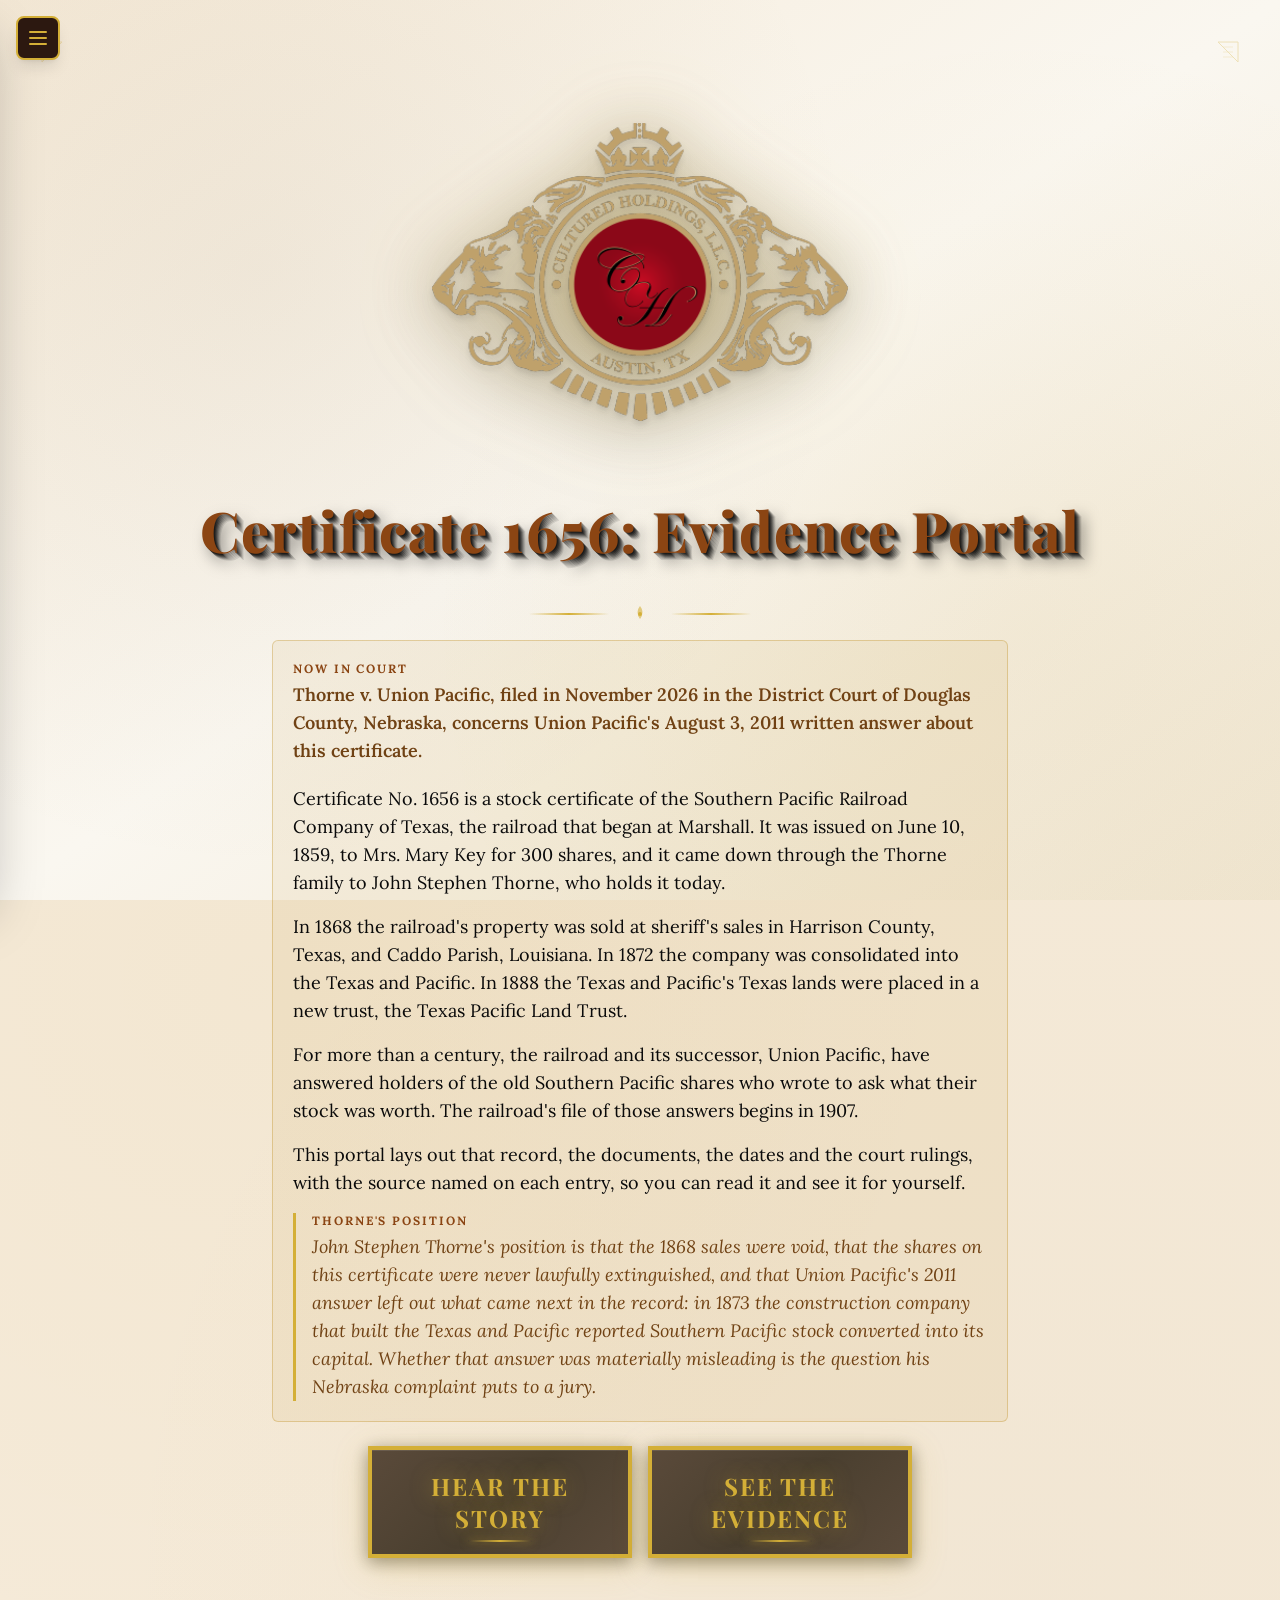
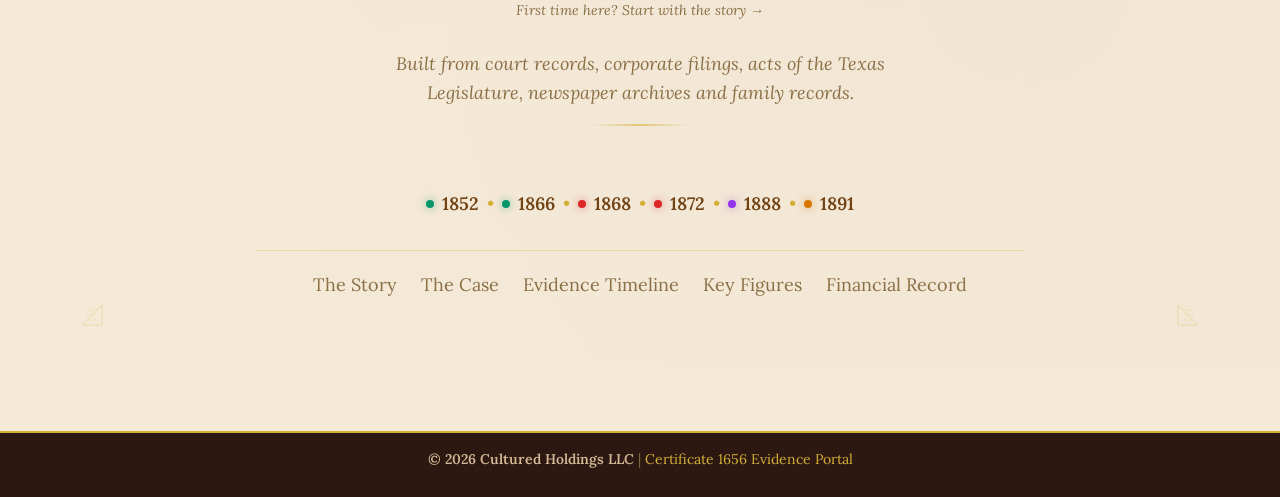
==== commit bcc9ec17: "Public-safe evidence timeline: record vs Thorne's position, phone list view, plain labels, private p" ====
--- a/index.html
+++ b/index.html
@@ -8,10 +8,14 @@
 <meta name="apple-mobile-web-app-status-bar-style" content="black-translucent">
 <meta name="apple-mobile-web-app-title" content="Lexi Vault">
 <title>LexiVault</title>
-<link rel="manifest" href="/manifest.json">
+<script>(function(){var B=["mocktrial","mocktrial_museum","warroomprecedents","warroomprecedentscontent","judgesroadmap","casesummarypdf","damagescalculation","meetingreadinessreport","agentconsole","bulkapprovals","category","dataaudit","databrowser","datadump","dataexport","documentinventory","documentview","lexivaultdatafix","missingdocumentsreport","referencedocuments","tagimporter","uploadchecklist","fourlayers","threelayers","search","laws","entityrelationships","batesindex","databrowser","documentviewer","certificatechainofcustody"];function bad(u){try{var p=new URL(u,location.href).pathname.replace(/^\//,"").split("/")[0].toLowerCase();return B.indexOf(p)>-1}catch(e){return false}}var M={};function dest(u){try{var p=new URL(u,location.href).pathname.replace(/^\//,"").split("/")[0].toLowerCase();return M[p]||null}catch(e){return null}}if(dest(location.href))history.replaceState(null,"",dest(location.href));else if(bad(location.href))history.replaceState(null,"","/Dashboard");["pushState","replaceState"].forEach(function(k){var o=history[k];history[k]=function(s,t,u){if(u&&dest(u))u=dest(u);else if(u&&bad(u))u="/Dashboard";return o.call(this,s,t,u)}})})();</script><link rel="manifest" href="/manifest.json">
 <link rel="apple-touch-icon" href="/media/5ee737a0a_icon-180x180.png">
 <link rel="icon" href="/media/5ee737a0a_icon-180x180.png">
 <link rel="stylesheet" href="/assets/index-FBQChlht.css">
+<script src="/case.js"></script>
+<script src="/timeline-data.js"></script>
+<script src="/timeline.js"></script>
+<script src="/tl-enhance.js"></script>
 <script src="/data.js"></script>
 <script>(function(){var s=document.createElement('script');s.type='module';s.src=window.__LVBASE+'assets/index-DK57EgVU.js';window.__LVMOD=s;})();</script>
 <script src="/shim.js"></script>
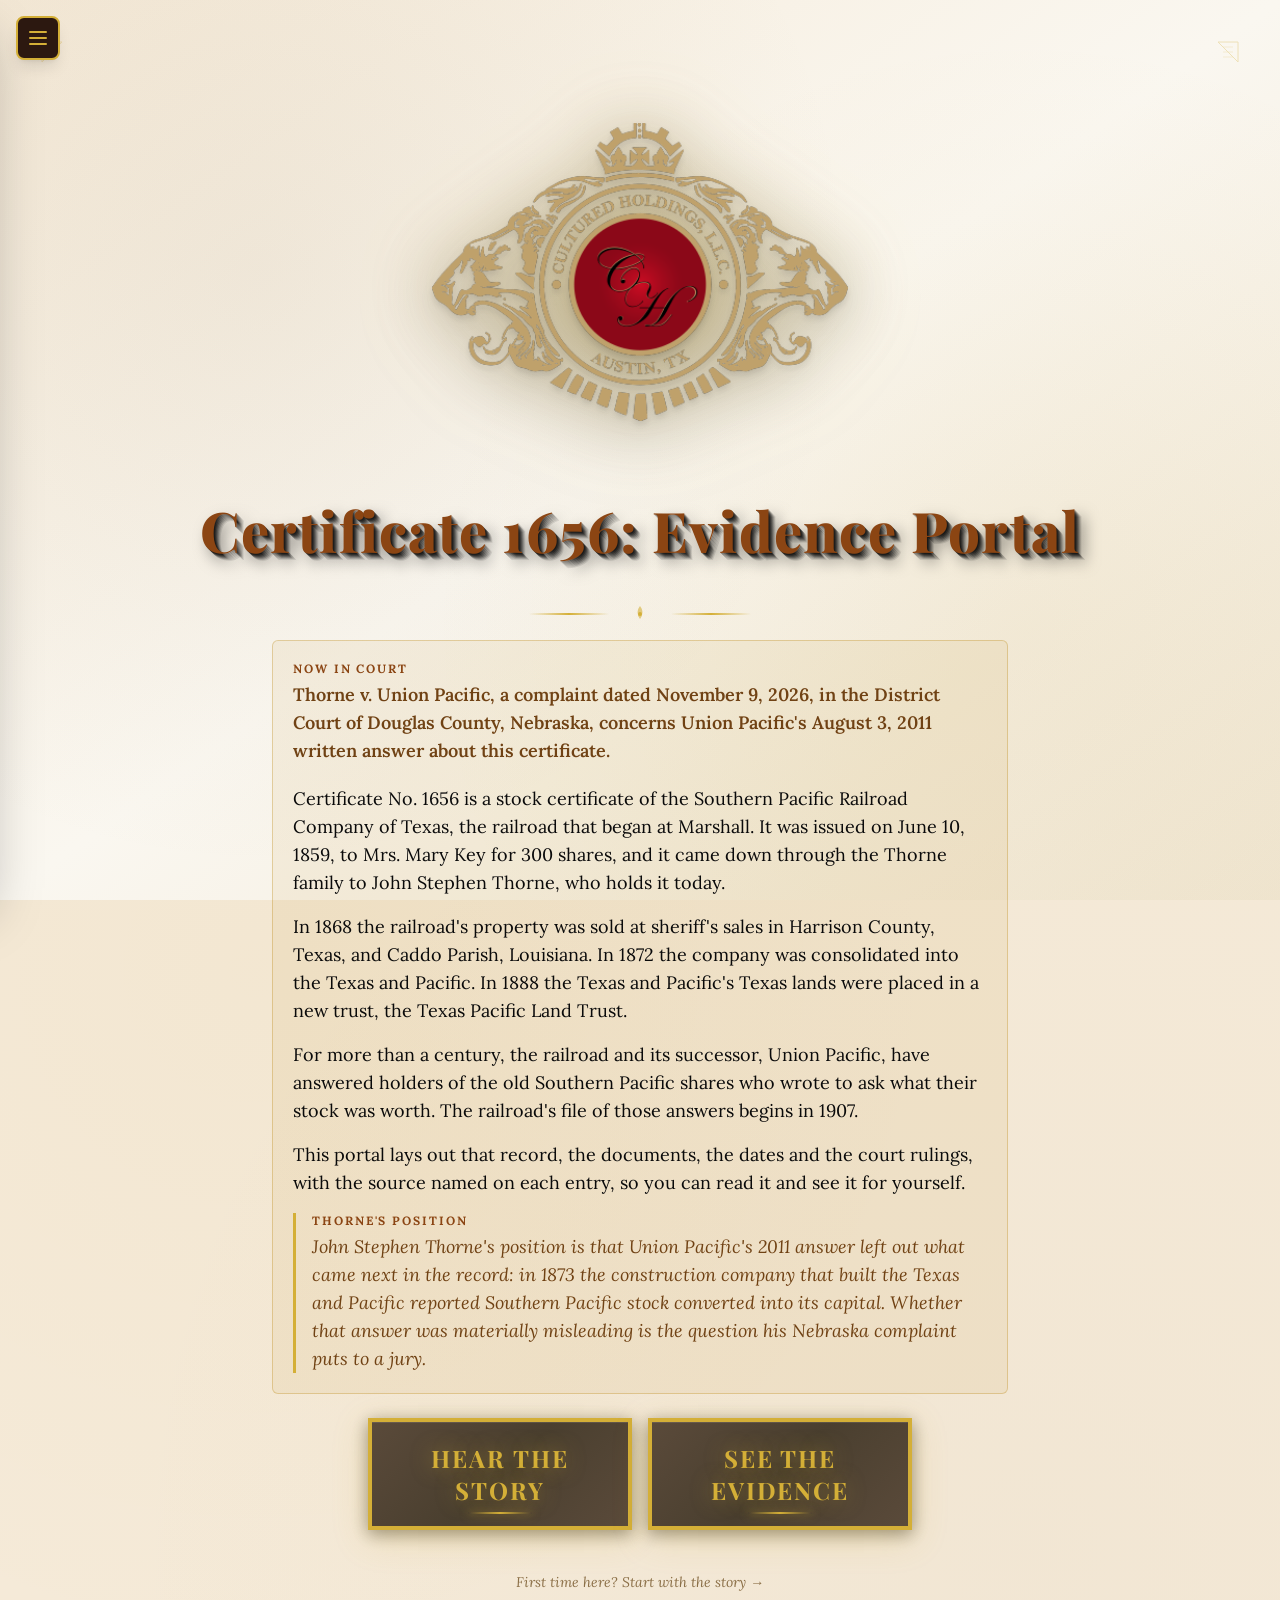
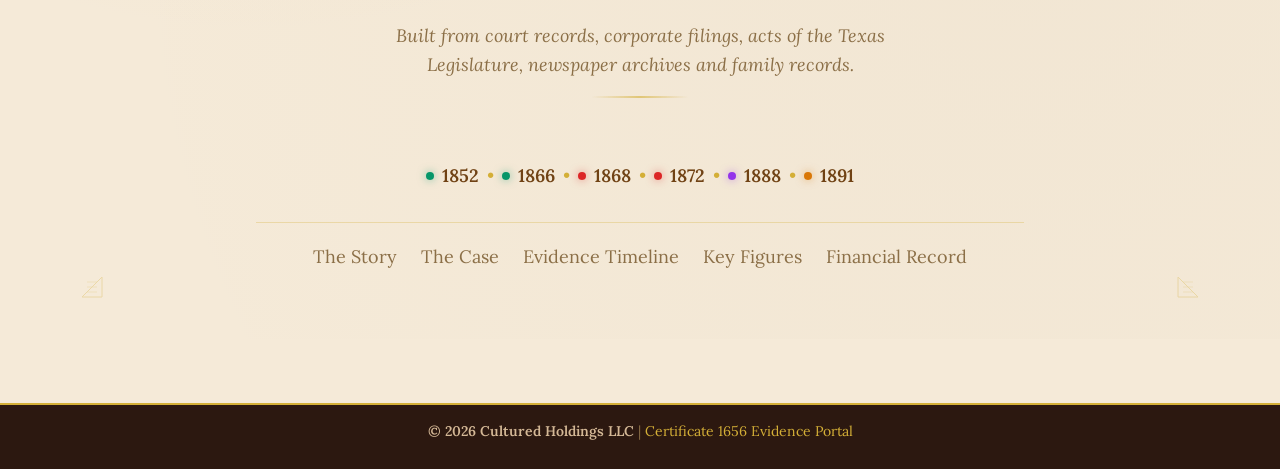
==== commit a2f14180: "Full-site correctness pass: labels, dates, people links, sources, retire /Timeline Co-Authored-By: C" ====
--- a/index.html
+++ b/index.html
@@ -8,7 +8,7 @@
 <meta name="apple-mobile-web-app-status-bar-style" content="black-translucent">
 <meta name="apple-mobile-web-app-title" content="Lexi Vault">
 <title>LexiVault</title>
-<script>(function(){var B=["mocktrial","mocktrial_museum","warroomprecedents","warroomprecedentscontent","judgesroadmap","casesummarypdf","damagescalculation","meetingreadinessreport","agentconsole","bulkapprovals","category","dataaudit","databrowser","datadump","dataexport","documentinventory","documentview","lexivaultdatafix","missingdocumentsreport","referencedocuments","tagimporter","uploadchecklist","fourlayers","threelayers","search","laws","entityrelationships","batesindex","databrowser","documentviewer","certificatechainofcustody"];function bad(u){try{var p=new URL(u,location.href).pathname.replace(/^\//,"").split("/")[0].toLowerCase();return B.indexOf(p)>-1}catch(e){return false}}var M={};function dest(u){try{var p=new URL(u,location.href).pathname.replace(/^\//,"").split("/")[0].toLowerCase();return M[p]||null}catch(e){return null}}if(dest(location.href))history.replaceState(null,"",dest(location.href));else if(bad(location.href))history.replaceState(null,"","/Dashboard");["pushState","replaceState"].forEach(function(k){var o=history[k];history[k]=function(s,t,u){if(u&&dest(u))u=dest(u);else if(u&&bad(u))u="/Dashboard";return o.call(this,s,t,u)}})})();</script><link rel="manifest" href="/manifest.json">
+<script>(function(){var B=["mocktrial","mocktrial_museum","warroomprecedents","warroomprecedentscontent","judgesroadmap","casesummarypdf","damagescalculation","meetingreadinessreport","agentconsole","bulkapprovals","category","dataaudit","databrowser","datadump","dataexport","documentinventory","documentview","lexivaultdatafix","missingdocumentsreport","referencedocuments","tagimporter","uploadchecklist","fourlayers","threelayers","search","laws","entityrelationships","batesindex","databrowser","documentviewer","certificatechainofcustody","timeline"];function bad(u){try{var p=new URL(u,location.href).pathname.replace(/^\//,"").split("/")[0].toLowerCase();return B.indexOf(p)>-1}catch(e){return false}}var M={};function dest(u){try{var p=new URL(u,location.href).pathname.replace(/^\//,"").split("/")[0].toLowerCase();return M[p]||null}catch(e){return null}}if(dest(location.href))history.replaceState(null,"",dest(location.href));else if(bad(location.href))history.replaceState(null,"","/Dashboard");["pushState","replaceState"].forEach(function(k){var o=history[k];history[k]=function(s,t,u){if(u&&dest(u))u=dest(u);else if(u&&bad(u))u="/Dashboard";return o.call(this,s,t,u)}})})();</script><link rel="manifest" href="/manifest.json">
 <link rel="apple-touch-icon" href="/media/5ee737a0a_icon-180x180.png">
 <link rel="icon" href="/media/5ee737a0a_icon-180x180.png">
 <link rel="stylesheet" href="/assets/index-FBQChlht.css">
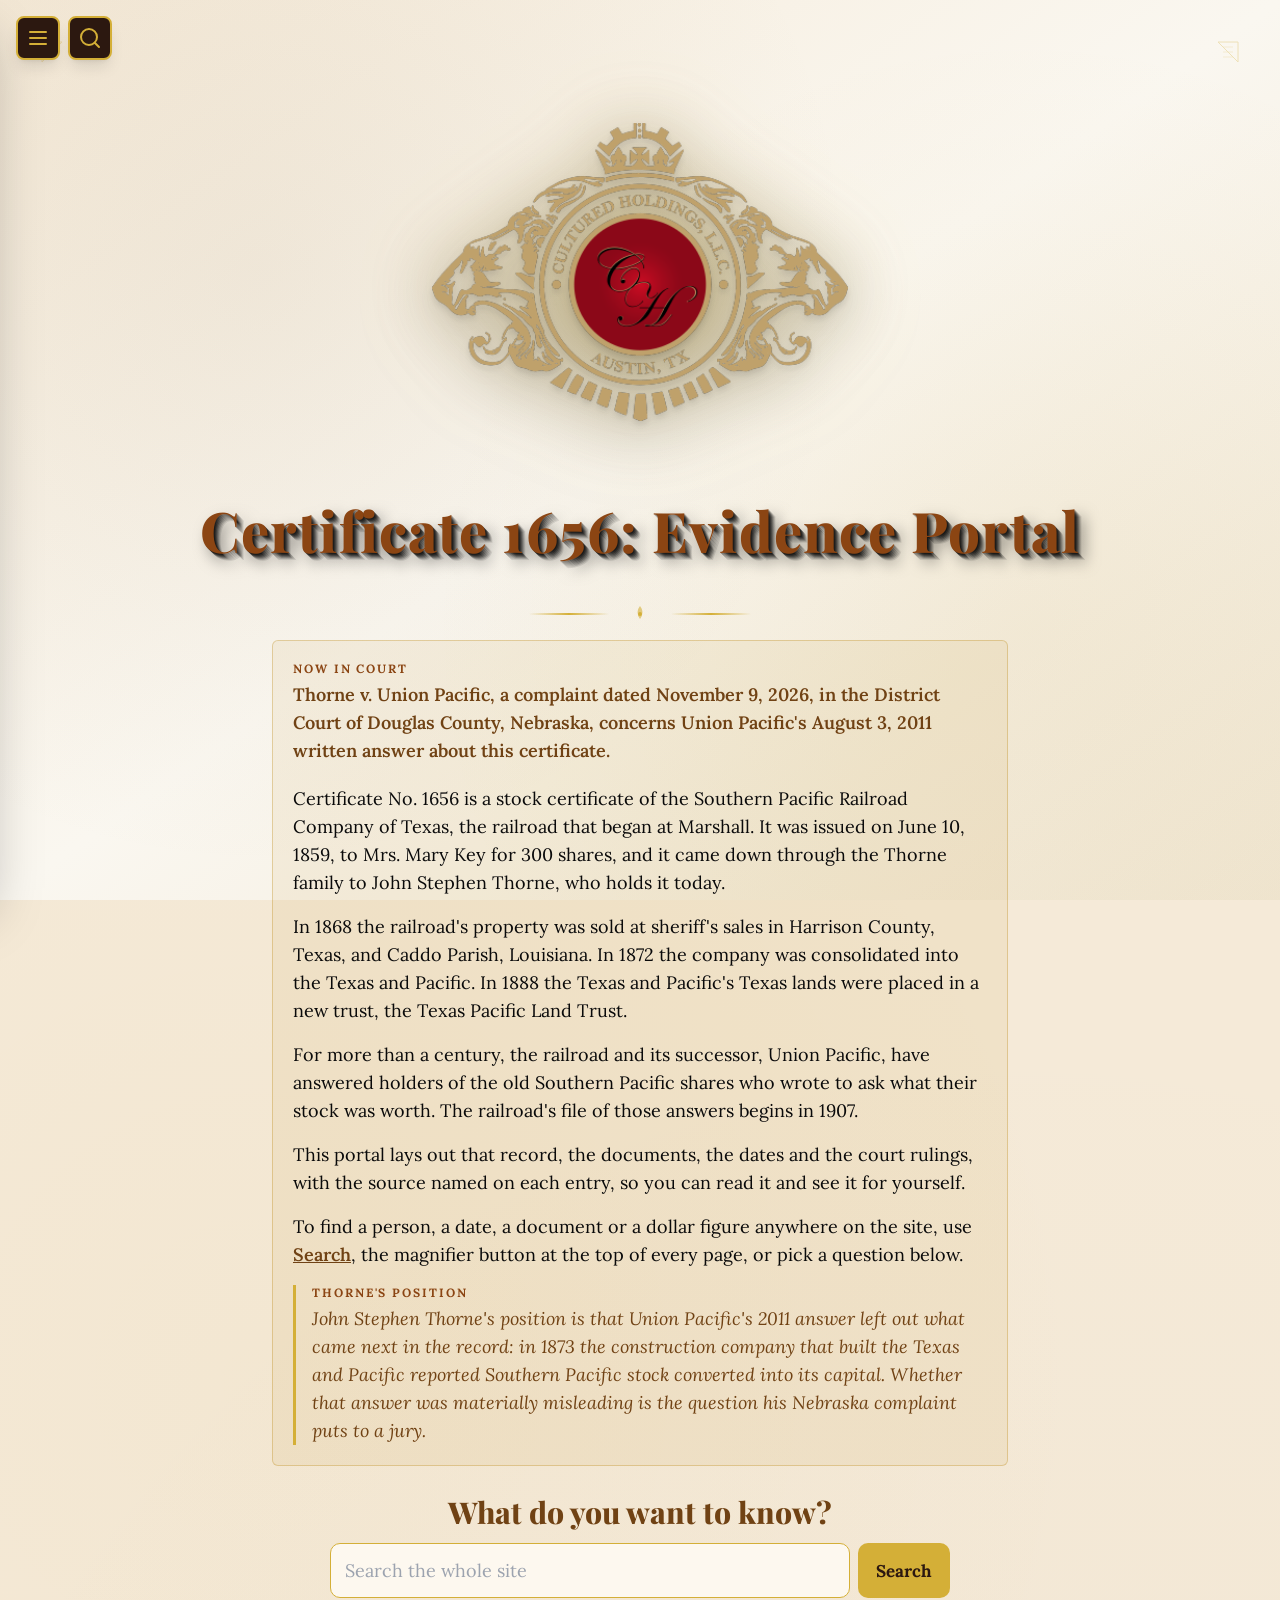
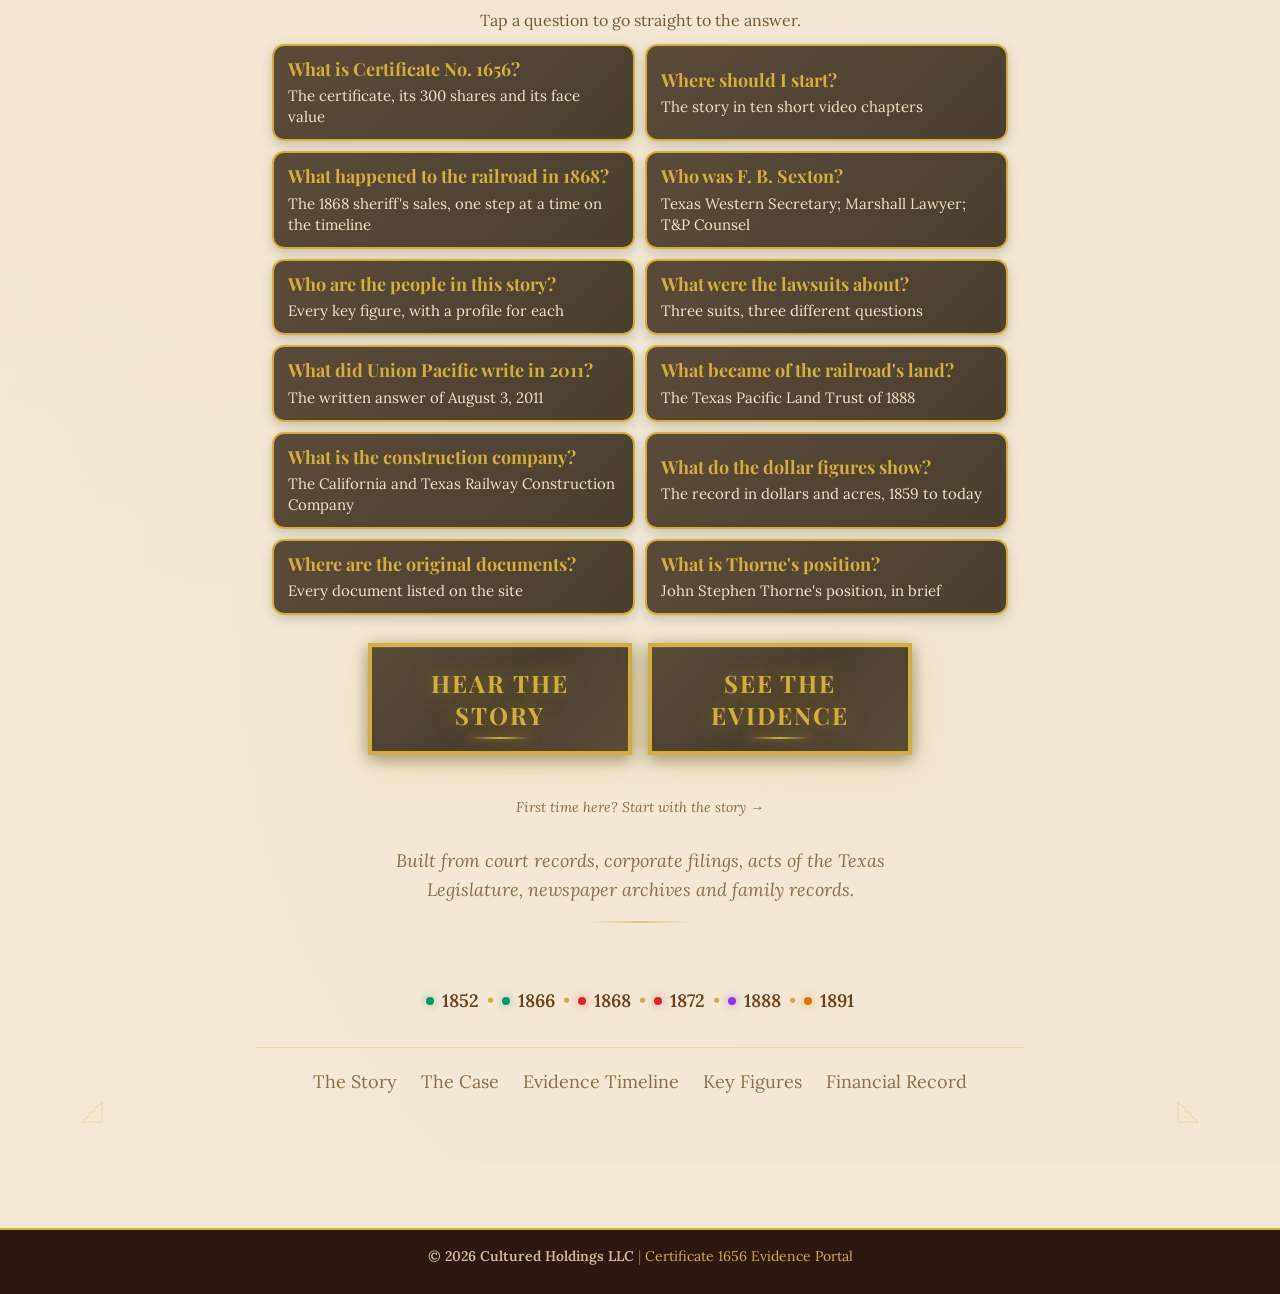
==== commit bb8fe750: "Site search, question tiles, cross-links; 33 events, 20 people, 15 documents added from the record C" ====
--- a/index.html
+++ b/index.html
@@ -8,7 +8,7 @@
 <meta name="apple-mobile-web-app-status-bar-style" content="black-translucent">
 <meta name="apple-mobile-web-app-title" content="Lexi Vault">
 <title>LexiVault</title>
-<script>(function(){var B=["mocktrial","mocktrial_museum","warroomprecedents","warroomprecedentscontent","judgesroadmap","casesummarypdf","damagescalculation","meetingreadinessreport","agentconsole","bulkapprovals","category","dataaudit","databrowser","datadump","dataexport","documentinventory","documentview","lexivaultdatafix","missingdocumentsreport","referencedocuments","tagimporter","uploadchecklist","fourlayers","threelayers","search","laws","entityrelationships","batesindex","databrowser","documentviewer","certificatechainofcustody","timeline"];function bad(u){try{var p=new URL(u,location.href).pathname.replace(/^\//,"").split("/")[0].toLowerCase();return B.indexOf(p)>-1}catch(e){return false}}var M={};function dest(u){try{var p=new URL(u,location.href).pathname.replace(/^\//,"").split("/")[0].toLowerCase();return M[p]||null}catch(e){return null}}if(dest(location.href))history.replaceState(null,"",dest(location.href));else if(bad(location.href))history.replaceState(null,"","/Dashboard");["pushState","replaceState"].forEach(function(k){var o=history[k];history[k]=function(s,t,u){if(u&&dest(u))u=dest(u);else if(u&&bad(u))u="/Dashboard";return o.call(this,s,t,u)}})})();</script><link rel="manifest" href="/manifest.json">
+<script>(function(){var B=["mocktrial","mocktrial_museum","warroomprecedents","warroomprecedentscontent","judgesroadmap","casesummarypdf","damagescalculation","meetingreadinessreport","agentconsole","bulkapprovals","category","dataaudit","databrowser","datadump","dataexport","documentinventory","documentview","lexivaultdatafix","missingdocumentsreport","referencedocuments","tagimporter","uploadchecklist","fourlayers","threelayers","laws","entityrelationships","batesindex","databrowser","documentviewer","certificatechainofcustody","timeline"];function bad(u){try{var p=new URL(u,location.href).pathname.replace(/^\//,"").split("/")[0].toLowerCase();return B.indexOf(p)>-1}catch(e){return false}}var M={};function dest(u){try{var p=new URL(u,location.href).pathname.replace(/^\//,"").split("/")[0].toLowerCase();return M[p]||null}catch(e){return null}}if(dest(location.href))history.replaceState(null,"",dest(location.href));else if(bad(location.href))history.replaceState(null,"","/Dashboard");["pushState","replaceState"].forEach(function(k){var o=history[k];history[k]=function(s,t,u){if(u&&dest(u))u=dest(u);else if(u&&bad(u))u="/Dashboard";return o.call(this,s,t,u)}})})();</script><link rel="manifest" href="/manifest.json">
 <link rel="apple-touch-icon" href="/media/5ee737a0a_icon-180x180.png">
 <link rel="icon" href="/media/5ee737a0a_icon-180x180.png">
 <link rel="stylesheet" href="/assets/index-FBQChlht.css">
@@ -16,6 +16,7 @@
 <script src="/timeline-data.js"></script>
 <script src="/timeline.js"></script>
 <script src="/tl-enhance.js"></script>
+<script src="/search.js"></script>
 <script src="/data.js"></script>
 <script>(function(){var s=document.createElement('script');s.type='module';s.src=window.__LVBASE+'assets/index-DK57EgVU.js';window.__LVMOD=s;})();</script>
 <script src="/shim.js"></script>
